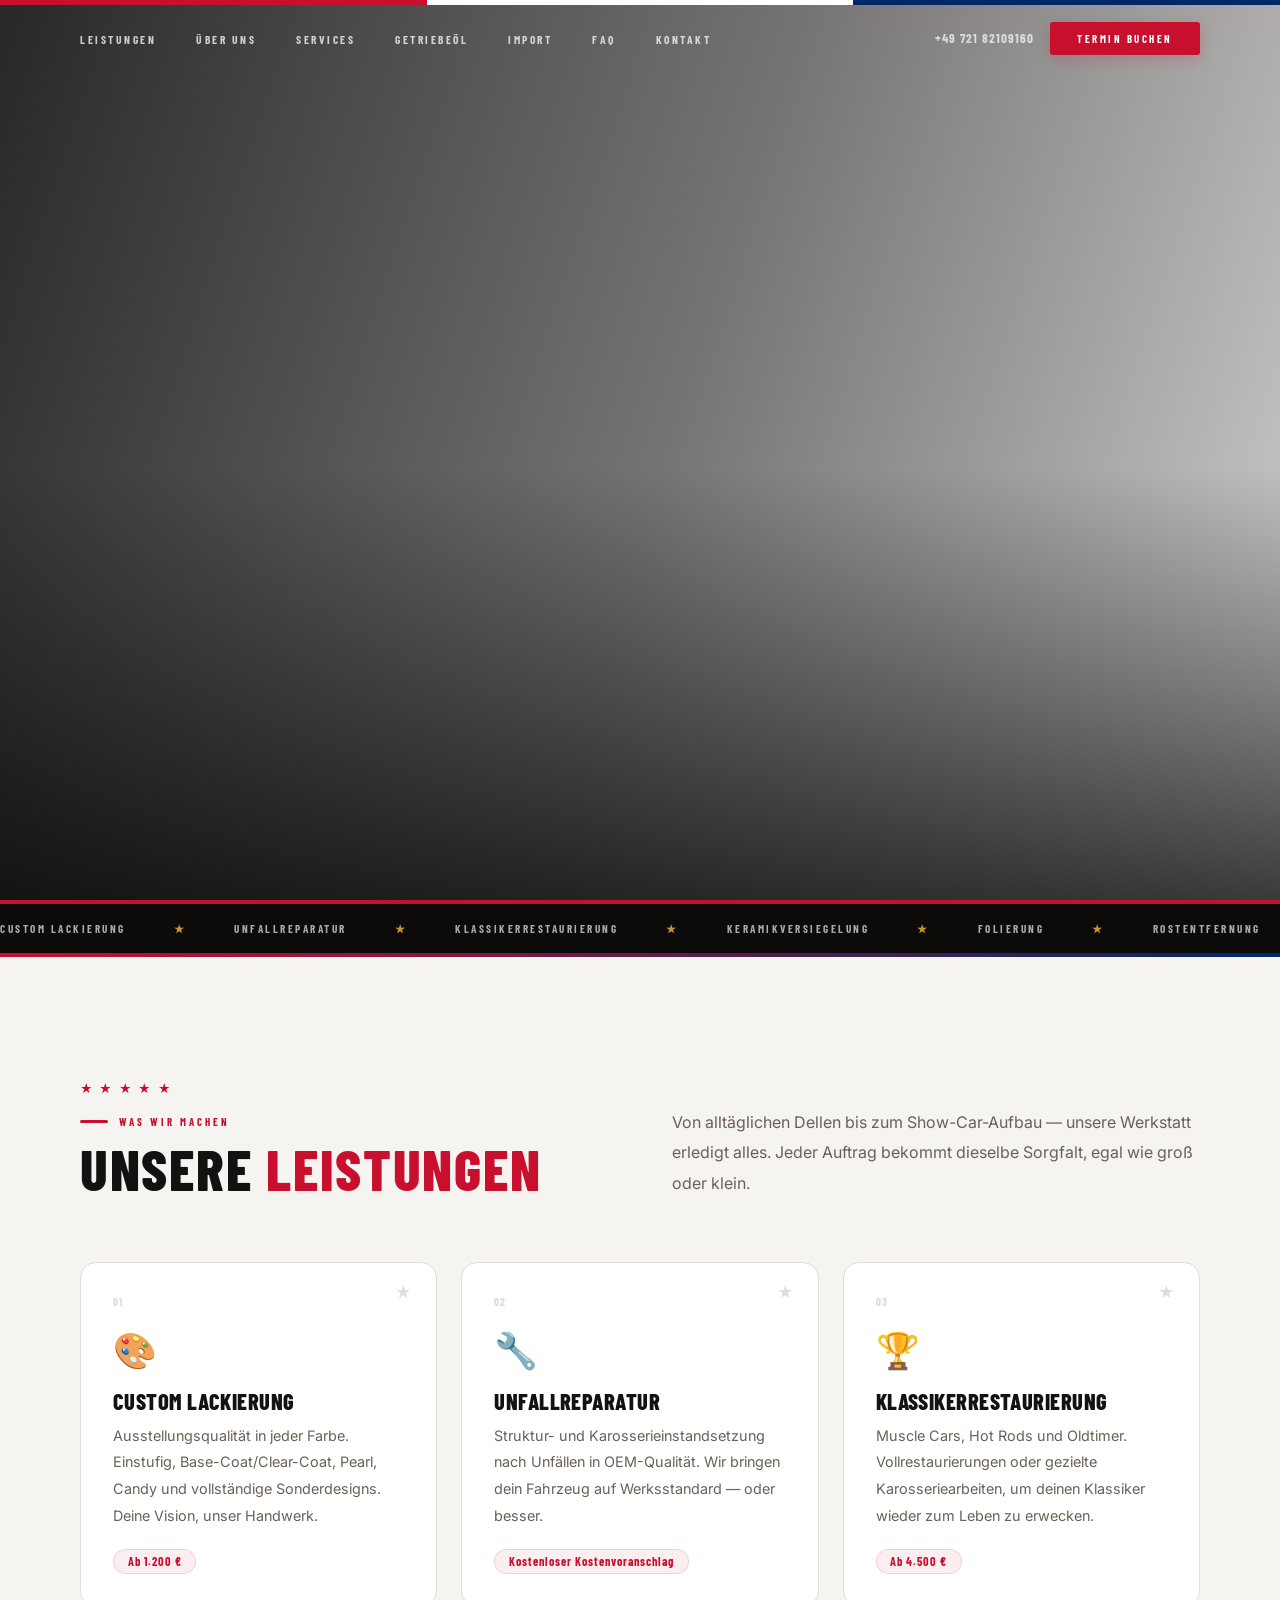
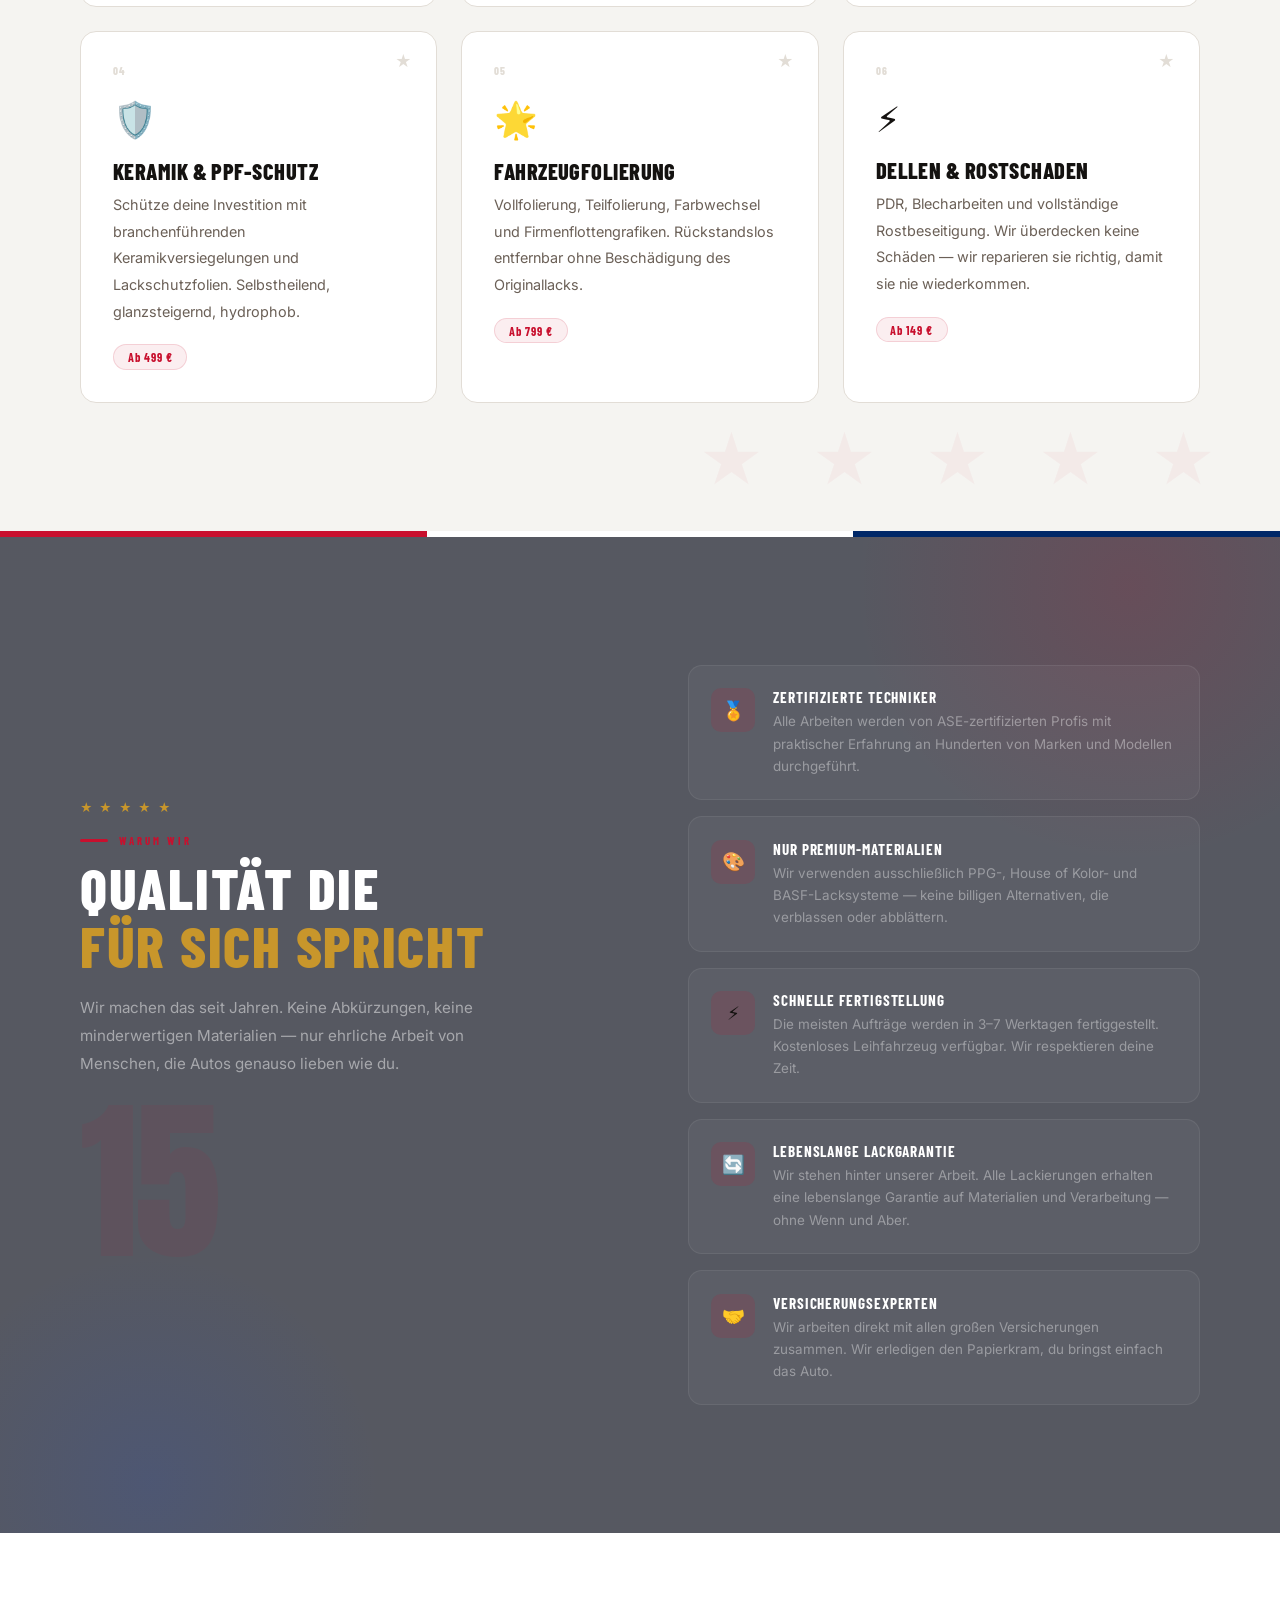
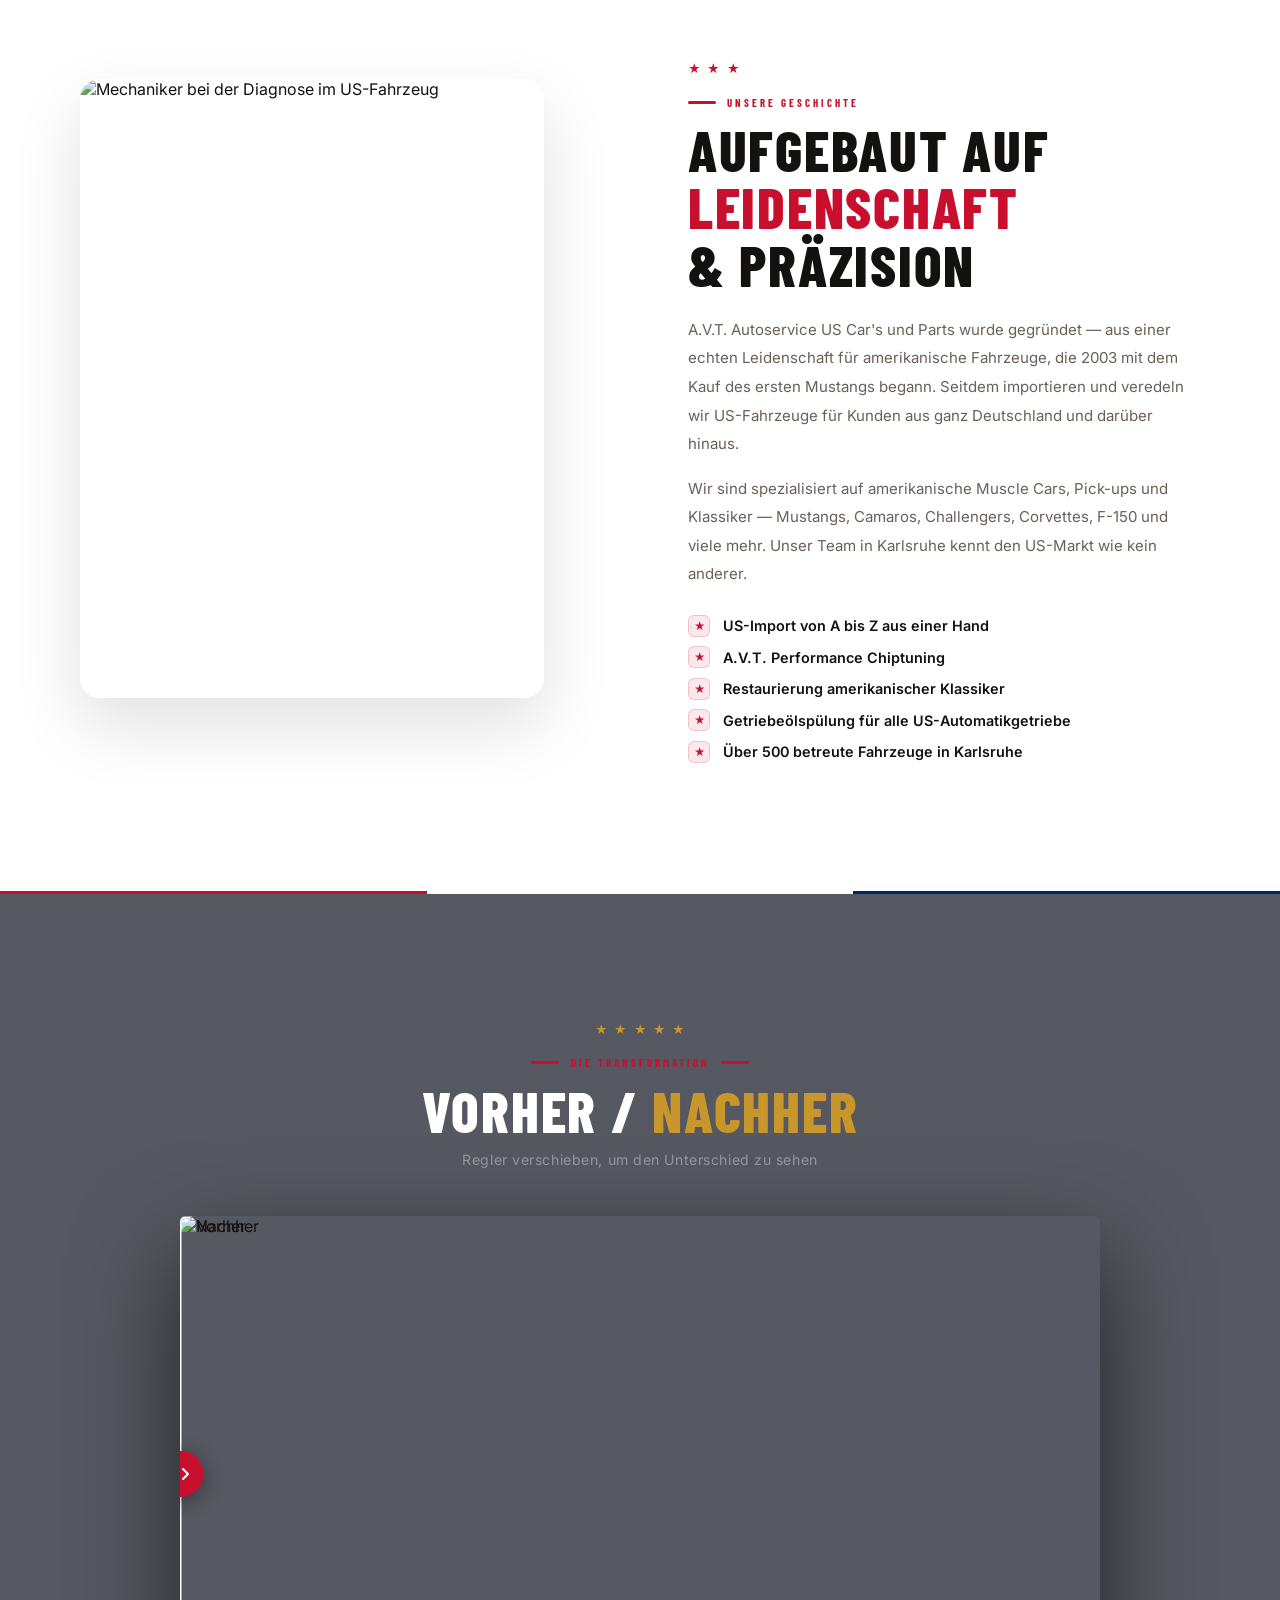
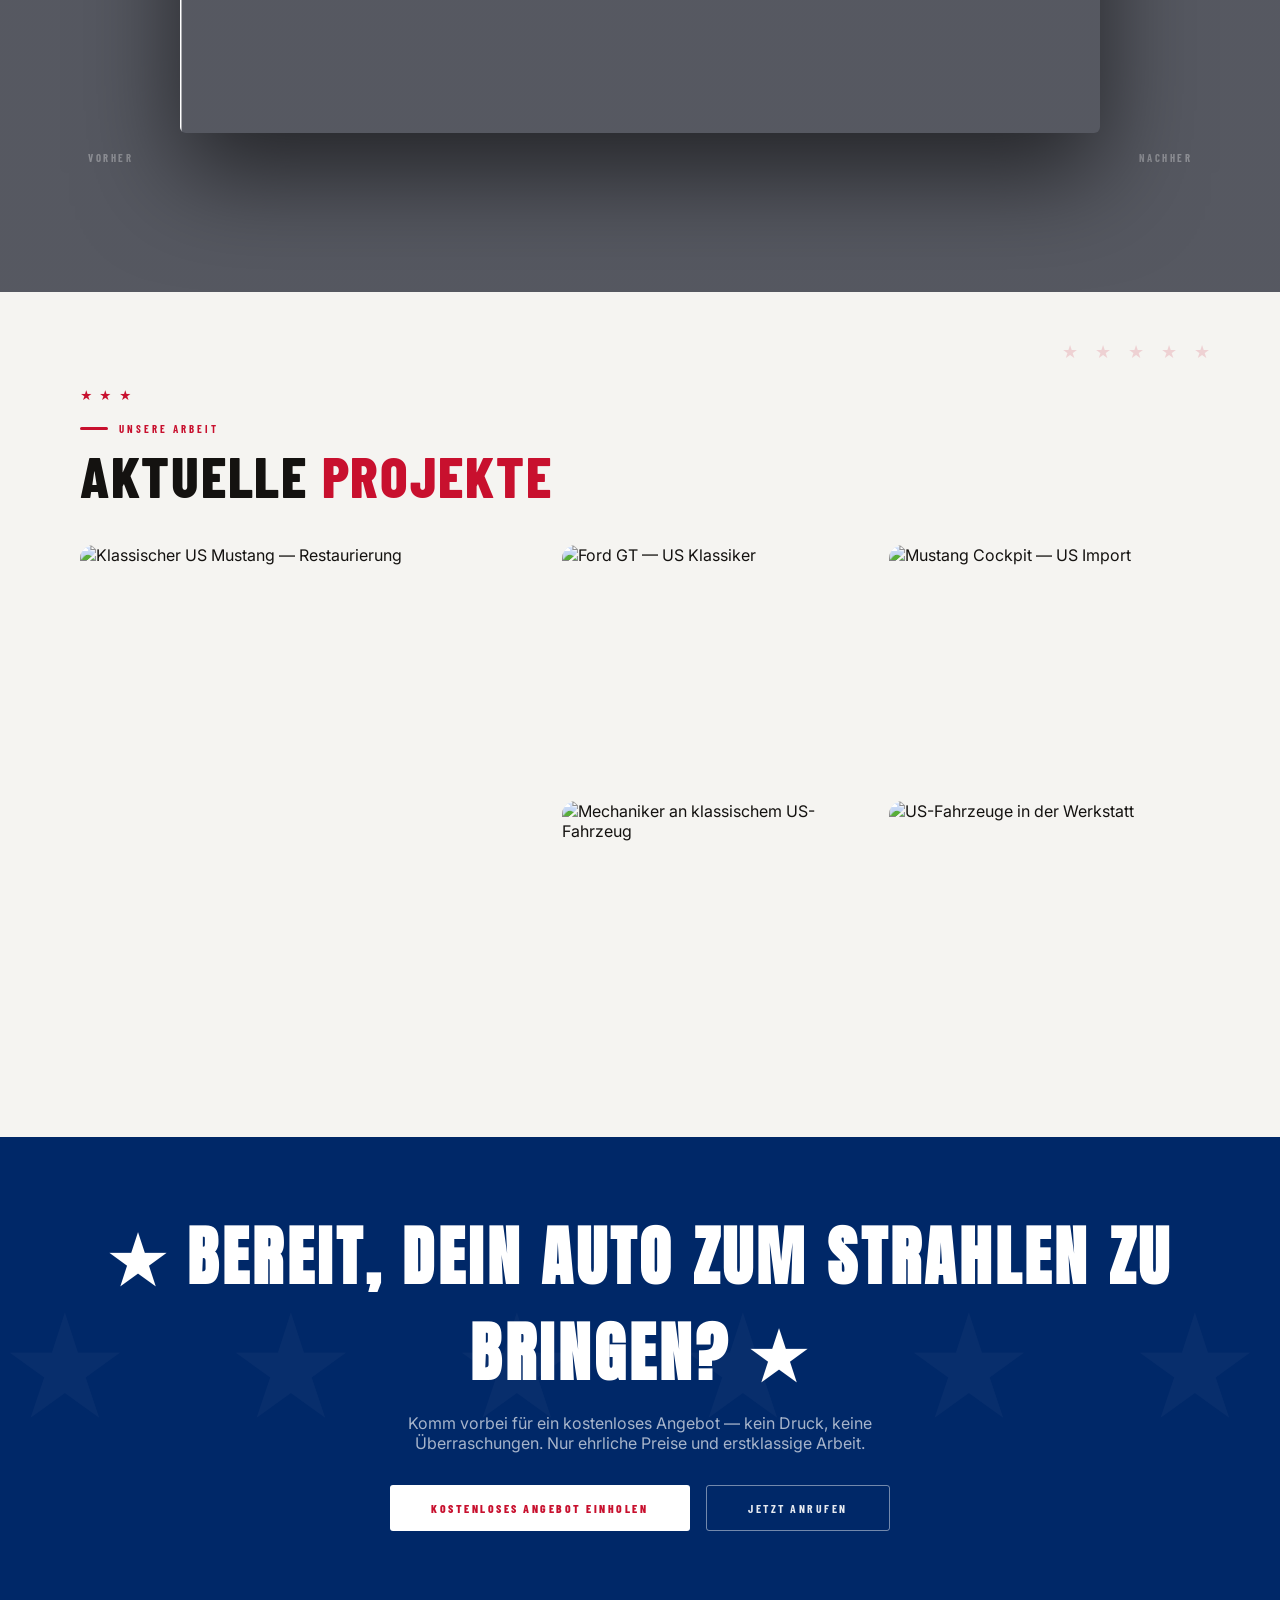
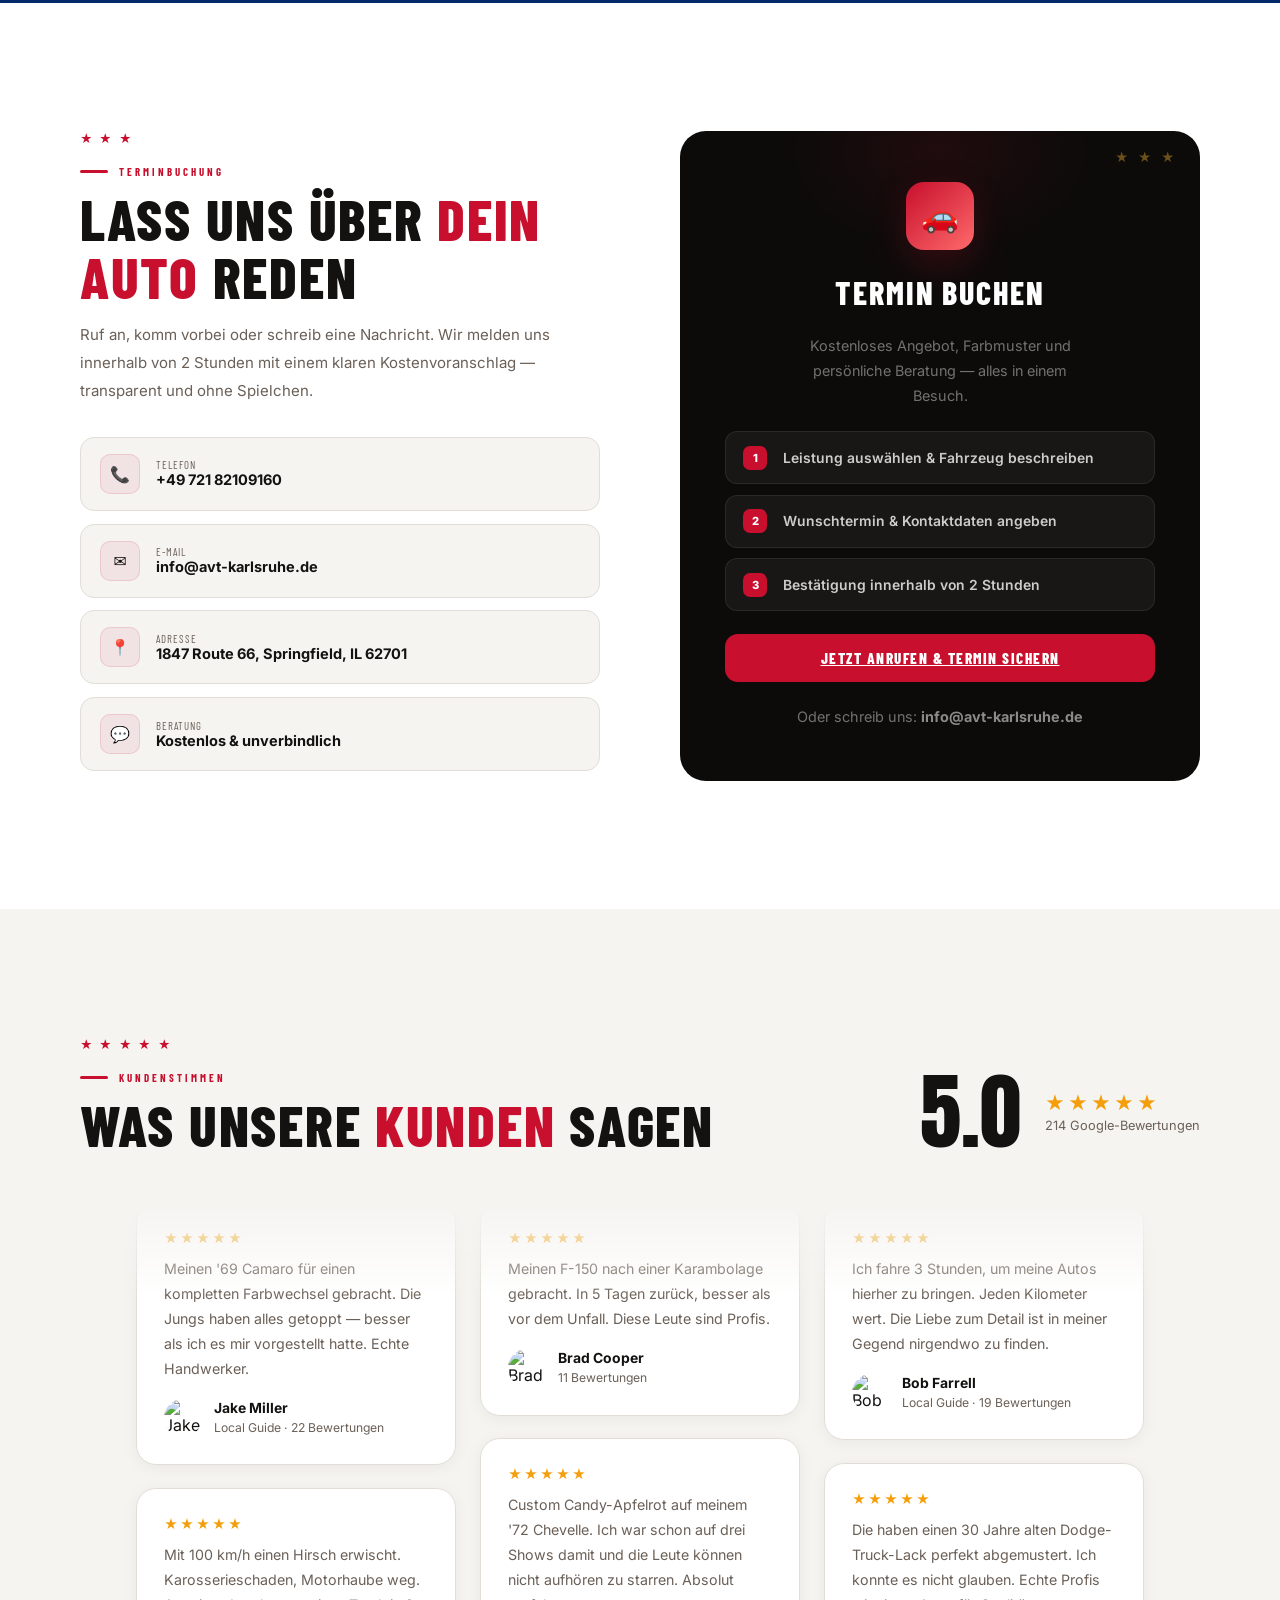
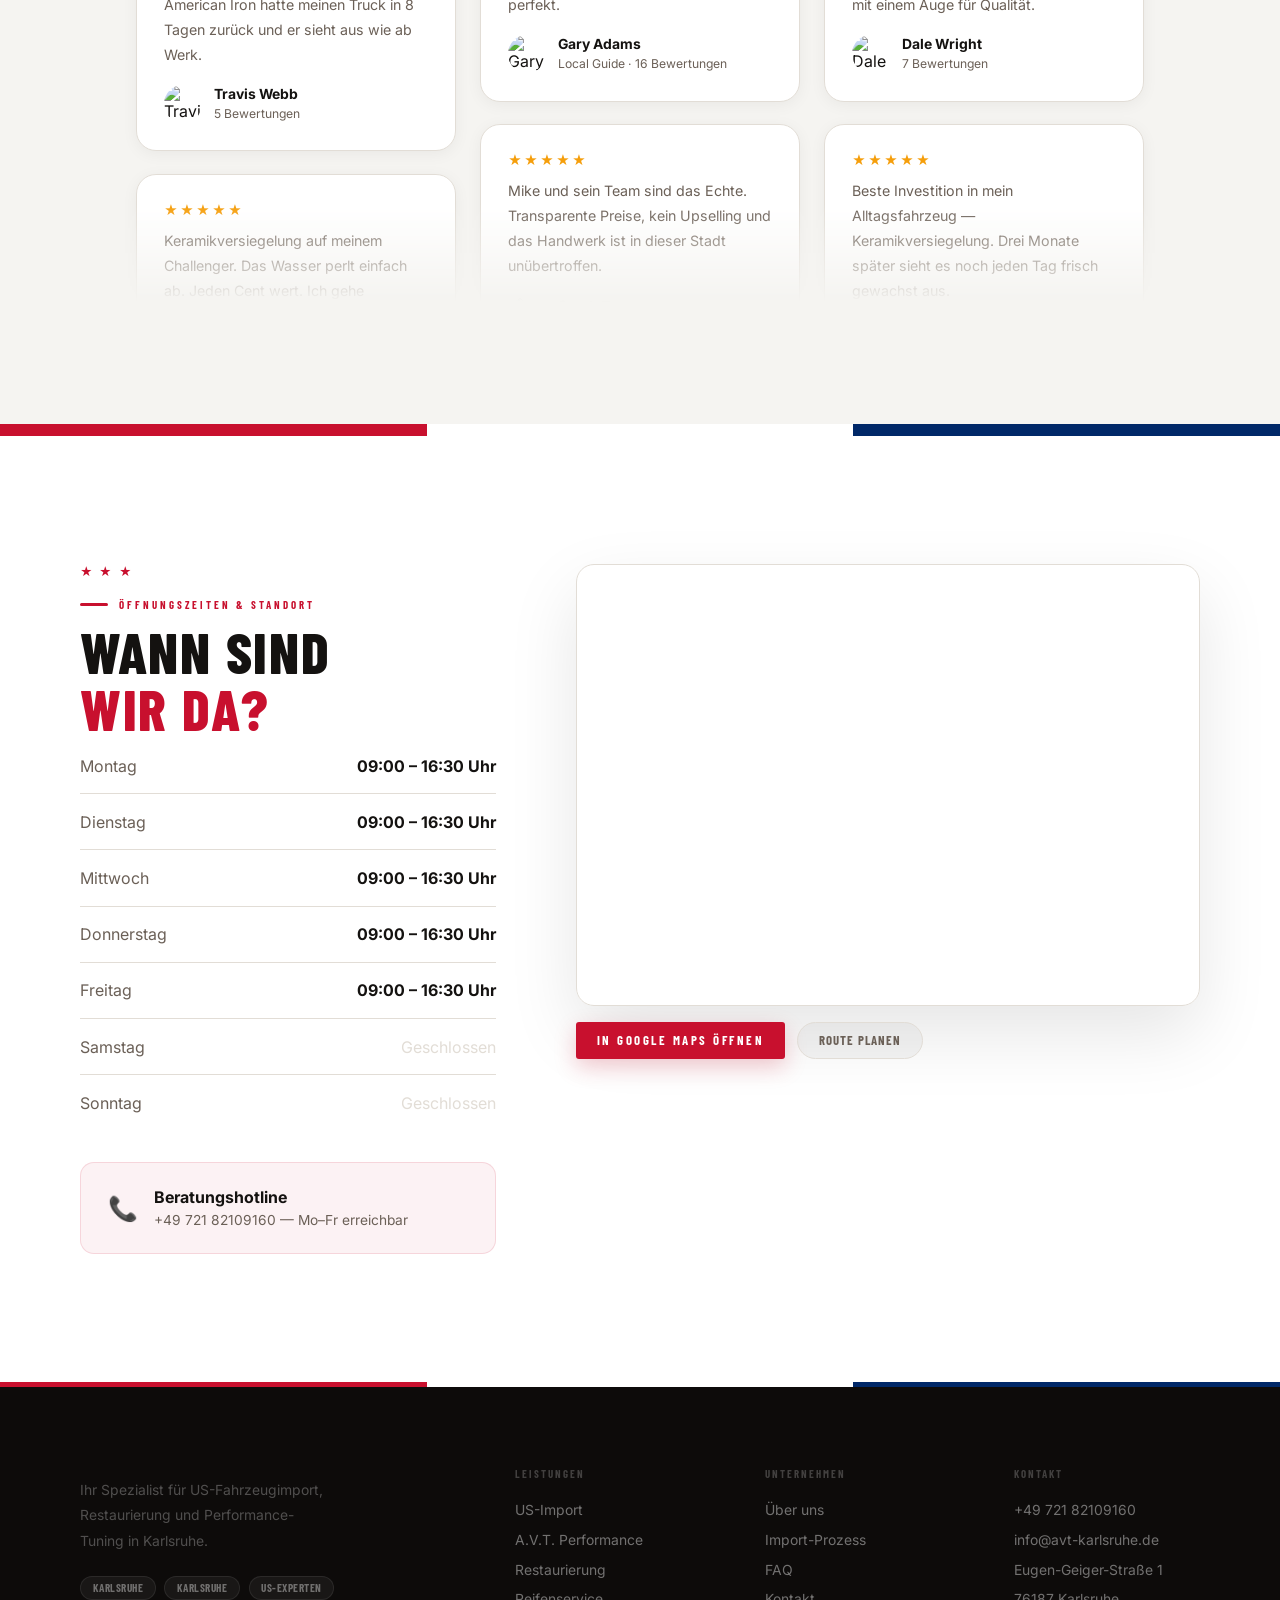
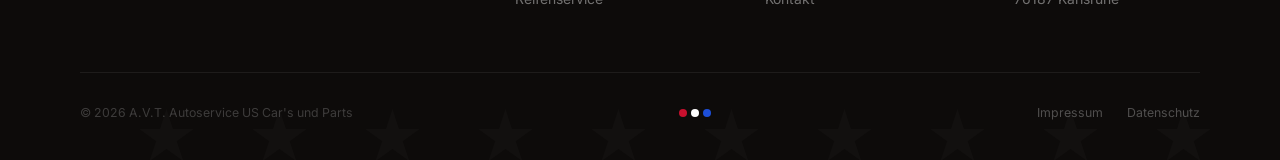
==== index.html @ a97b39c6 "Remove navbar logo from all pages Co-Authored-By: Claude Sonnet 4.6 <noreply@anthropic.com>" ====
<!DOCTYPE html>
<html lang="de">
<head>
  <meta charset="UTF-8" />
  <meta name="viewport" content="width=device-width, initial-scale=1.0" />
  <title>A.V.T. Autoservice US Car's und Parts – US-Fahrzeug Import, Tuning & Restaurierung</title>
  <meta name="description" content="Ihr Spezialist für US-Fahrzeugimport, A.V.T. Performance Tuning und Restaurierung amerikanischer Klassiker in Karlsruhe." />
  <meta name="keywords" content="US Auto Import Deutschland, Mustang importieren, amerikanische Fahrzeuge, A.V.T. Performance, Karlsruhe, US Car Tuning" />
  <meta property="og:title" content="A.V.T. Autoservice US Car's und Parts – US-Fahrzeug Import, Tuning & Restaurierung" />
  <meta property="og:description" content="Ihr Spezialist für US-Fahrzeugimport, A.V.T. Performance Tuning und Restaurierung. In Karlsruhe." />
  <meta property="og:type" content="website" />
  <meta property="og:locale" content="de_DE" />
  <link rel="icon" href="favicon.svg" type="image/svg+xml" />
  <link rel="preconnect" href="https://fonts.googleapis.com" />
  <link rel="preconnect" href="https://fonts.gstatic.com" crossorigin />
  <link href="https://fonts.googleapis.com/css2?family=Anton&family=Barlow+Condensed:wght@400;500;600;700;800;900&family=Inter:wght@300;400;500;600;700&display=swap" rel="stylesheet" />
  <script src="https://cdnjs.cloudflare.com/ajax/libs/gsap/3.12.5/gsap.min.js"></script>
  <script src="https://cdnjs.cloudflare.com/ajax/libs/gsap/3.12.5/ScrollTrigger.min.js"></script>
  <style>
    :root {
      --red:       #C8102E;
      --red-dark:  #a50d26;
      --red-glow:  rgba(200,16,46,.22);
      --blue:      #002868;
      --blue-hero: #1D4FD8;
      --blue-mid:  #1a3d8c;
      --gold:      #C8962B;
      --bg:        #f5f4f1;
      --bg2:       #ffffff;
      --card:      #ffffff;
      --border:    #e2ddd6;
      --text:      #141210;
      --muted:     #6b6057;
      --dark:      #0d0b0a;
      --dark2:     #191614;
    }

    *, *::before, *::after { margin:0; padding:0; box-sizing:border-box; }
    html { scroll-behavior:smooth; height:100%; }
    body { font-family:'Inter',system-ui,sans-serif; background:var(--bg); color:var(--text); overflow-x:hidden; font-size:16px; font-weight:400; }
    h1,h2,h3,h4 { font-family:'Barlow Condensed',sans-serif; letter-spacing:.02em; }
    ::-webkit-scrollbar { width:3px; }
    ::-webkit-scrollbar-thumb { background:var(--red); border-radius:2px; }

    /* ════ NAV ════ */
    nav {
      position:fixed; top:0; left:0; right:0; z-index:200;
      display:flex; align-items:center; justify-content:space-between;
      padding:1.4rem 5rem;
      transition:all .45s cubic-bezier(.4,0,.2,1);
    }
    nav.scrolled {
      padding:.85rem 5rem;
      background:rgba(255,255,255,.97);
      backdrop-filter:blur(20px);
      border-bottom:1px solid var(--border);
      box-shadow:0 4px 24px rgba(0,0,0,.07);
    }
    .logo-img { display:flex; align-items:center; text-decoration:none; flex-shrink:0; }
    .logo-img img { height:38px; width:auto; object-fit:contain; border-radius:4px; display:block; }
    .logo { font-family:'Barlow Condensed',sans-serif; font-size:1.4rem; font-weight:800; color:#fff; text-decoration:none; letter-spacing:.1em; text-transform:uppercase; display:flex; align-items:center; gap:.5rem; transition:color .3s; }
    .logo-star { color:var(--gold); font-size:.95rem; }
    nav.scrolled .logo { color:var(--dark); }
    .nav-links { display:flex; gap:2.5rem; list-style:none; }
    .nav-links a { color:rgba(255,255,255,.75); text-decoration:none; font-size:.72rem; font-weight:700; letter-spacing:2.5px; text-transform:uppercase; transition:color .3s; position:relative; font-family:'Barlow Condensed',sans-serif; }
    .nav-links a::after { content:''; position:absolute; bottom:-4px; left:0; width:0; height:2px; background:var(--red); transition:width .3s; border-radius:2px; }
    .nav-links a:hover { color:#fff; }
    .nav-links a:hover::after { width:100%; }
    nav.scrolled .nav-links a { color:var(--muted); }
    nav.scrolled .nav-links a:hover { color:var(--text); }
    .nav-right { display:flex; align-items:center; gap:1rem; }
    .nav-phone { color:rgba(255,255,255,.7); font-size:.82rem; font-weight:700; text-decoration:none; transition:color .3s; font-family:'Barlow Condensed',sans-serif; letter-spacing:1px; }
    nav.scrolled .nav-phone { color:var(--muted); }
    .nav-phone:hover { color:var(--red) !important; }
    .nav-btn { background:var(--red); color:#fff; border:none; padding:.6rem 1.7rem; border-radius:3px; font-size:.68rem; font-weight:700; cursor:pointer; letter-spacing:2.5px; text-transform:uppercase; text-decoration:none; transition:all .25s; font-family:'Barlow Condensed',sans-serif; box-shadow:0 4px 14px var(--red-glow); }
    .nav-btn:hover { background:var(--red-dark); transform:translateY(-2px); }

    /* ════ HERO — exakt 100 vh ════ */
    .hero {
      height:100vh;
      position:relative;
      display:flex;
      align-items:center;
      overflow:hidden;
    }
    .hero-bg { position:absolute; inset:0; }
    .hero-bg video { width:100%; height:100%; object-fit:cover; display:block; }
    .hero-overlay {
      position:absolute; inset:0;
      background:
        linear-gradient(108deg, rgba(0,0,0,.84) 0%, rgba(0,0,0,.52) 52%, rgba(0,0,0,.15) 100%),
        linear-gradient(to top, rgba(0,0,0,.72) 0%, transparent 48%);
    }
    /* US-Flaggen-Balken oben */
    .hero-flag-bar {
      position:absolute; top:0; left:0; right:0; height:5px; z-index:3;
      background:linear-gradient(90deg, var(--red) 33.33%, #fff 33.33%, #fff 66.66%, var(--blue) 66.66%);
    }

    .hero-inner {
      position:relative; z-index:2;
      width:100%; max-width:1240px; margin:0 auto;
      padding:0 5rem;
      padding-top:72px;        /* nav-Höhe */
      display:flex; flex-direction:column; justify-content:center;
    }
    .hero-eyebrow { display:inline-flex; align-items:center; gap:.7rem; margin-bottom:1rem; opacity:0; }
    .hero-eyebrow-line { width:36px; height:2px; background:var(--red); }
    .hero-eyebrow span { color:rgba(255,255,255,.6); font-size:.72rem; font-weight:700; letter-spacing:3px; text-transform:uppercase; font-family:'Barlow Condensed',sans-serif; }

    .hero-h1 {
      font-family:'Anton',sans-serif;
      font-size:clamp(3.8rem, 8.5vw, 9rem);
      line-height:.93; letter-spacing:.04em;
      text-transform:uppercase; opacity:0;
    }
    .hero-h1 .h1-red   { display:block; color:var(--red); }
    .hero-h1 .h1-white { display:block; color:#ffffff; }
    .hero-h1 .h1-blue  { display:block; color:var(--blue-hero); -webkit-text-stroke:0; }

    .hero-sub { margin-top:1.4rem; font-size:.98rem; color:rgba(255,255,255,.58); line-height:1.8; max-width:460px; opacity:0; }
    .hero-actions { display:flex; gap:1rem; margin-top:1.8rem; opacity:0; flex-wrap:wrap; }

    .btn-red { background:var(--red); color:#fff; border:none; padding:.95rem 2.6rem; border-radius:3px; font-weight:700; font-size:.73rem; letter-spacing:2.5px; text-transform:uppercase; cursor:pointer; text-decoration:none; display:inline-flex; align-items:center; gap:.5rem; transition:all .25s; box-shadow:0 8px 22px var(--red-glow); font-family:'Barlow Condensed',sans-serif; }
    .btn-red:hover { background:var(--red-dark); transform:translateY(-3px); }
    .btn-outline-white { background:transparent; color:rgba(255,255,255,.82); border:1.5px solid rgba(255,255,255,.32); padding:.95rem 2.6rem; border-radius:3px; font-weight:700; font-size:.73rem; letter-spacing:2.5px; text-transform:uppercase; cursor:pointer; text-decoration:none; display:inline-block; transition:all .25s; font-family:'Barlow Condensed',sans-serif; }
    .btn-outline-white:hover { background:rgba(255,255,255,.09); border-color:rgba(255,255,255,.65); color:#fff; transform:translateY(-3px); }

    .hero-stats { display:flex; gap:0; margin-top:2.2rem; opacity:0; }
    .hstat { padding:0 2.2rem; position:relative; }
    .hstat:first-child { padding-left:0; }
    .hstat:not(:last-child)::after { content:''; position:absolute; right:0; top:15%; height:70%; width:1px; background:rgba(255,255,255,.14); }
    .hstat-n { font-family:'Anton',sans-serif; font-size:2.7rem; color:#fff; line-height:1; }
    .hstat-n .r { color:var(--red); }
    .hstat-l { font-size:.65rem; color:rgba(255,255,255,.42); text-transform:uppercase; letter-spacing:2px; margin-top:.3rem; font-family:'Barlow Condensed',sans-serif; font-weight:700; }

    .hero-scroll-ind { position:absolute; bottom:2rem; right:5rem; z-index:3; display:flex; align-items:center; gap:.7rem; color:rgba(255,255,255,.28); font-size:.63rem; letter-spacing:2.5px; text-transform:uppercase; opacity:0; font-family:'Barlow Condensed',sans-serif; }
    .scroll-mouse { width:20px; height:32px; border:1.5px solid rgba(255,255,255,.22); border-radius:12px; display:flex; justify-content:center; padding-top:5px; }
    .scroll-wheel { width:3px; height:6px; background:rgba(255,255,255,.5); border-radius:2px; animation:wheelDown 1.8s ease-in-out infinite; }
    @keyframes wheelDown { 0%{transform:translateY(0);opacity:1} 80%{transform:translateY(9px);opacity:0} 100%{transform:translateY(0);opacity:0} }

    /* ════ FLAG DIVIDER ════ */
    .flag-bar { height:6px; background:linear-gradient(90deg, var(--red) 33.33%, #fff 33.33%, #fff 66.66%, var(--blue) 66.66%); }
    .flag-bar-thin { height:3px; background:linear-gradient(90deg, var(--red) 33.33%, #fff 33.33%, #fff 66.66%, var(--blue) 66.66%); }

    /* ════ TICKER ════ */
    .ticker { background:var(--dark); border-top:4px solid var(--red); padding:1.1rem 0; overflow:hidden; }
    .ticker-track { display:flex; gap:3rem; white-space:nowrap; animation:ticker 26s linear infinite; }
    .ticker-track span { color:rgba(255,255,255,.65); font-size:.7rem; font-weight:700; letter-spacing:2.5px; text-transform:uppercase; font-family:'Barlow Condensed',sans-serif; }
    .ticker-track .tstar { color:var(--gold); }
    @keyframes ticker { from{transform:translateX(0)} to{transform:translateX(-50%)} }

    /* ════ SECTIONS ════ */
    section { padding:8rem 5rem; }
    .container { max-width:1200px; margin:0 auto; }

    .s-eyebrow { display:flex; align-items:center; gap:.7rem; margin-bottom:.75rem; }
    .s-eyebrow-line { width:28px; height:3px; background:var(--red); border-radius:2px; }
    .s-label { color:var(--red); font-size:.68rem; font-weight:700; letter-spacing:3px; text-transform:uppercase; font-family:'Barlow Condensed',sans-serif; }

    .s-title { font-family:'Barlow Condensed',sans-serif; font-size:clamp(2.6rem, 4.5vw, 4.2rem); font-weight:800; line-height:1.0; letter-spacing:.03em; color:var(--text); text-transform:uppercase; }
    .s-title em { color:var(--red); font-style:normal; }
    .s-title-blue em { color:var(--blue-hero); }
    .s-title-white { color:#fff; }
    .s-title-white em { color:var(--gold); }

    /* Sterne-Reihe Dekor */
    .stars-row { display:flex; gap:.4rem; align-items:center; margin-bottom:1.2rem; }
    .stars-row span { color:var(--red); font-size:.75rem; }
    .stars-row-gold span { color:var(--gold); }
    .stars-row-blue span { color:var(--blue-hero); }

    /* ════ SERVICES ════ */
    #leistungen { background:var(--bg); position:relative; overflow:hidden; }
    #leistungen::before { content:''; position:absolute; top:0; left:0; right:0; height:4px; background:linear-gradient(90deg, var(--red), var(--blue)); }
    /* Sterne-Wasserzeichen */
    #leistungen::after { content:'★ ★ ★ ★ ★'; position:absolute; bottom:2rem; right:3rem; font-size:4rem; color:var(--red); opacity:.04; letter-spacing:1rem; pointer-events:none; }

    .services-top { display:grid; grid-template-columns:1fr 1fr; gap:4rem; align-items:end; margin-bottom:4rem; }
    .services-top p { color:var(--muted); line-height:1.9; font-size:1rem; }
    .services-grid { display:grid; grid-template-columns:repeat(3,1fr); gap:1.5rem; }
    .sv-card { background:var(--card); border:1.5px solid var(--border); border-radius:16px; padding:2rem; position:relative; overflow:hidden; transition:transform .35s cubic-bezier(.34,1.4,.64,1), box-shadow .35s, border-color .35s; }
    .sv-card::before { content:''; position:absolute; top:0; left:0; right:0; height:3px; background:var(--red); transform:scaleX(0); transform-origin:left; transition:transform .35s; }
    .sv-card::after { content:'★'; position:absolute; top:1.2rem; right:1.5rem; font-size:1rem; color:var(--border); transition:color .3s; }
    .sv-card:hover { transform:translateY(-7px); box-shadow:0 22px 55px rgba(0,0,0,.1); border-color:rgba(200,16,46,.2); }
    .sv-card:hover::before { transform:scaleX(1); }
    .sv-card:hover::after { color:var(--red); }
    .sv-num { font-size:.68rem; font-weight:800; color:var(--border); letter-spacing:1px; margin-bottom:1.3rem; font-family:'Barlow Condensed',sans-serif; }
    .sv-icon { font-size:2.2rem; margin-bottom:1.1rem; display:block; transition:transform .35s cubic-bezier(.34,1.56,.64,1); }
    .sv-card:hover .sv-icon { transform:scale(1.18) rotate(-5deg); }
    .sv-card h3 { font-size:1.4rem; font-weight:800; margin-bottom:.55rem; line-height:1.1; color:var(--text); text-transform:uppercase; }
    .sv-card p { font-size:.9rem; color:var(--muted); line-height:1.85; }
    .sv-price { display:inline-flex; align-items:center; gap:.4rem; margin-top:1.2rem; background:rgba(200,16,46,.07); color:var(--red); padding:.3rem .85rem; border-radius:50px; font-size:.76rem; font-weight:700; border:1px solid rgba(200,16,46,.14); font-family:'Barlow Condensed',sans-serif; letter-spacing:1px; }
    .sv-arrow { position:absolute; bottom:1.6rem; right:1.6rem; width:30px; height:30px; background:var(--red); border-radius:50%; display:flex; align-items:center; justify-content:center; color:#fff; font-size:.75rem; opacity:0; transform:scale(.6); transition:all .3s; }
    .sv-card:hover .sv-arrow { opacity:1; transform:scale(1); }

    /* ════ WHY US — dunkel mit Sternen ════ */
    #warum-wir { background:
      linear-gradient(rgba(0,5,20,.65),rgba(0,5,20,.65)),
      url('us-flag.svg') center/cover no-repeat;
      padding:8rem 5rem; position:relative; overflow:hidden; }
    /* Stern-Hintergrund */
    .warum-stars-bg {
      position:absolute; inset:0; pointer-events:none; overflow:hidden;
      display:flex; flex-wrap:wrap; align-content:space-around;
      justify-content:space-around; padding:2.5rem 3rem;
      font-size:1.6rem; color:rgba(255,255,255,.18); line-height:1;
    }
    #warum-wir::before { content:''; position:absolute; top:-250px; right:-150px; width:600px; height:600px; background:radial-gradient(circle, rgba(200,16,46,.15) 0%, transparent 65%); pointer-events:none; }
    #warum-wir::after { content:''; position:absolute; bottom:-200px; left:-100px; width:500px; height:500px; background:radial-gradient(circle, rgba(29,79,216,.15) 0%, transparent 65%); pointer-events:none; }

    .why-grid { display:grid; grid-template-columns:1fr 1fr; gap:6rem; align-items:center; position:relative; z-index:1; }
    .why-left p { color:rgba(255,255,255,.48); line-height:1.85; font-size:.95rem; margin-top:1.2rem; max-width:420px; }
    .why-big-num { font-family:'Anton',sans-serif; font-size:11rem; color:var(--red); line-height:1; letter-spacing:-4px; margin-top:1rem; opacity:.07; }
    .why-items { display:flex; flex-direction:column; gap:1rem; }
    .v-item { background:rgba(255,255,255,.04); border:1px solid rgba(255,255,255,.07); border-radius:14px; padding:1.4rem; display:flex; gap:1.1rem; align-items:flex-start; transition:background .3s, border-color .3s, transform .3s; }
    .v-item:hover { background:rgba(255,255,255,.07); border-color:rgba(200,16,46,.35); transform:translateX(6px); }
    .v-icon { width:44px; height:44px; background:rgba(200,16,46,.14); border-radius:10px; display:flex; align-items:center; justify-content:center; font-size:1.15rem; flex-shrink:0; }
    .v-item h4 { font-size:.95rem; font-weight:700; color:#fff; margin-bottom:.25rem; font-family:'Barlow Condensed',sans-serif; letter-spacing:.06em; text-transform:uppercase; }
    .v-item p { font-size:.84rem; color:rgba(255,255,255,.38); line-height:1.65; }

    /* ════ ÜBER UNS ════ */
    #ueber-uns { background:var(--bg2); position:relative; overflow:hidden; }
    /* Flaggen-Streifen rechts */
    #ueber-uns::after { display:none; }
    .about-grid { display:grid; grid-template-columns:1fr 1fr; gap:6rem; align-items:center; }
    .about-imgs { position:relative; padding-bottom:3rem; padding-right:3rem; }
    .about-img1 { width:85%; aspect-ratio:3/4; object-fit:cover; border-radius:20px; display:block; box-shadow:0 28px 70px rgba(0,0,0,.12); }
    .about-img2 { position:absolute; bottom:0; right:0; width:58%; aspect-ratio:1; object-fit:cover; border-radius:16px; border:6px solid var(--bg2); box-shadow:0 18px 45px rgba(0,0,0,.12); }
    .about-badge-float { position:absolute; top:2.5rem; left:-1.5rem; background:var(--red); color:#fff; padding:1rem 1.3rem; border-radius:16px; text-align:center; box-shadow:0 16px 36px var(--red-glow); animation:floatY 3.5s ease-in-out infinite; }
    .about-badge-float strong { display:block; font-family:'Anton',sans-serif; font-size:2rem; line-height:1; }
    .about-badge-float span { font-size:.7rem; font-weight:700; opacity:.9; font-family:'Barlow Condensed',sans-serif; letter-spacing:1px; text-transform:uppercase; }
    @keyframes floatY { 0%,100%{transform:translateY(0)} 50%{transform:translateY(-8px)} }
    .about-text .s-title { margin-bottom:1.4rem; }
    .about-text p { color:var(--muted); line-height:1.9; font-size:.94rem; margin-bottom:1rem; }
    .about-checks { display:flex; flex-direction:column; gap:.6rem; margin-top:1.6rem; }
    .about-check { display:flex; align-items:center; gap:.8rem; font-size:.9rem; font-weight:600; color:var(--text); }
    .check-icon { width:22px; height:22px; background:rgba(200,16,46,.09); color:var(--red); border-radius:6px; display:flex; align-items:center; justify-content:center; font-size:.68rem; font-weight:900; flex-shrink:0; border:1px solid rgba(200,16,46,.18); }

    /* ════ VORHER / NACHHER ════ */
    #vergleich { background:linear-gradient(rgba(0,5,20,.65),rgba(0,5,20,.65)),url('us-flag.svg') center/cover no-repeat; position:relative; overflow:hidden; }
    .ic-wrap { position:relative; width:100%; max-width:920px; margin:0 auto; user-select:none; border-radius:6px; overflow:hidden; box-shadow:0 40px 100px rgba(0,0,0,.6); cursor:ew-resize; aspect-ratio:16/9; }
    .ic-before { display:block; width:100%; height:100%; object-fit:cover; }
    .ic-after-wrap { position:absolute; inset:0; overflow:hidden; }
    .ic-after-wrap img { display:block; width:100%; height:100%; object-fit:cover; }
    .ic-handle { position:absolute; top:0; bottom:0; width:3px; background:#fff; display:flex; align-items:center; justify-content:center; transform:translateX(-50%); }
    .ic-btn { width:46px; height:46px; border-radius:50%; background:var(--red); display:flex; align-items:center; justify-content:center; box-shadow:0 4px 20px rgba(0,0,0,.4); transition:transform .15s; flex-shrink:0; }
    .ic-wrap.dragging .ic-btn { transform:scale(1.15); }
    .ic-labels { display:flex; justify-content:space-between; margin-top:1.1rem; padding:0 .5rem; }
    .ic-label { font-size:.67rem; letter-spacing:2.5px; text-transform:uppercase; color:rgba(255,255,255,.33); font-weight:700; font-family:'Barlow Condensed',sans-serif; }

    /* ════ GALERIE ════ */
    #galerie { background:var(--bg); padding:6rem 5rem; position:relative; overflow:hidden; }
    #galerie::before { content:'★  ★  ★  ★  ★'; position:absolute; top:3rem; right:4rem; font-size:1.1rem; color:var(--red); opacity:.15; letter-spacing:.4rem; pointer-events:none; font-family:'Barlow Condensed',sans-serif; }
    .gallery-head { display:flex; justify-content:space-between; align-items:flex-end; margin-bottom:2.5rem; }
    .gallery-grid { display:grid; grid-template-columns:1.5fr 1fr 1fr; grid-template-rows:240px 240px; gap:1rem; }
    .g-img { border-radius:14px; overflow:hidden; position:relative; }
    .g-img img { width:100%; height:100%; object-fit:cover; display:block; transition:transform .6s cubic-bezier(.4,0,.2,1); }
    .g-img::after { content:''; position:absolute; inset:0; background:rgba(200,16,46,.12); opacity:0; transition:opacity .4s; }
    .g-img:hover img { transform:scale(1.07); }
    .g-img:hover::after { opacity:1; }
    .g-img.span2 { grid-row:span 2; }
    .g-img.span2 img { height:100%; }

    /* ════ CTA BANNER ════ */
    .cta-banner { background:var(--blue); padding:4.5rem 5rem; text-align:center; position:relative; overflow:hidden; }
    .cta-banner::before { content:'★ ★ ★ ★ ★ ★ ★ ★ ★ ★ ★ ★'; position:absolute; top:50%; left:0; right:0; transform:translateY(-50%); font-size:8rem; color:rgba(255,255,255,.03); letter-spacing:2rem; pointer-events:none; white-space:nowrap; }
    .cta-banner h2 { font-family:'Anton',sans-serif; font-size:clamp(2.2rem,5vw,4.2rem); color:#fff; letter-spacing:.06em; text-transform:uppercase; position:relative; }
    .cta-banner p { color:rgba(255,255,255,.65); margin-top:.75rem; font-size:1rem; max-width:520px; margin-left:auto; margin-right:auto; position:relative; }
    .cta-banner .cta-btns { display:flex; gap:1rem; justify-content:center; flex-wrap:wrap; margin-top:2rem; position:relative; }
    .btn-white { background:#fff; color:var(--red); border:none; padding:.95rem 2.6rem; border-radius:3px; font-weight:800; font-size:.73rem; letter-spacing:2.5px; text-transform:uppercase; cursor:pointer; text-decoration:none; display:inline-flex; align-items:center; gap:.5rem; transition:all .25s; font-family:'Barlow Condensed',sans-serif; }
    .btn-white:hover { background:#f0f0f0; transform:translateY(-3px); box-shadow:0 10px 28px rgba(0,0,0,.2); }
    .btn-outline-light { background:transparent; color:rgba(255,255,255,.9); border:1.5px solid rgba(255,255,255,.45); padding:.95rem 2.6rem; border-radius:3px; font-weight:700; font-size:.73rem; letter-spacing:2.5px; text-transform:uppercase; cursor:pointer; text-decoration:none; display:inline-block; transition:all .25s; font-family:'Barlow Condensed',sans-serif; }
    .btn-outline-light:hover { background:rgba(255,255,255,.1); border-color:#fff; color:#fff; transform:translateY(-3px); }

    /* ════ TERMIN ════ */
    #termin { background:var(--bg2); }
    .booking-grid { display:grid; grid-template-columns:1fr 1fr; gap:5rem; align-items:start; }
    .booking-left p { color:var(--muted); line-height:1.85; margin-top:1rem; margin-bottom:2rem; font-size:.94rem; }
    .c-items { display:flex; flex-direction:column; gap:.8rem; }
    .c-item { display:flex; align-items:center; gap:1rem; background:var(--bg); border:1.5px solid var(--border); border-radius:14px; padding:1rem 1.2rem; transition:border-color .25s, transform .25s; }
    .c-item:hover { border-color:rgba(200,16,46,.3); transform:translateX(5px); }
    .c-ico { width:40px; height:40px; background:rgba(200,16,46,.07); border-radius:10px; display:flex; align-items:center; justify-content:center; font-size:1rem; flex-shrink:0; border:1px solid rgba(200,16,46,.13); }
    .c-lbl { font-size:.68rem; color:var(--muted); font-family:'Barlow Condensed',sans-serif; letter-spacing:1px; text-transform:uppercase; }
    .c-val { font-size:.91rem; font-weight:700; color:var(--text); }
    .booking-widget-box { background:var(--dark); border-radius:26px; padding:3.2rem 2.8rem; display:flex; flex-direction:column; align-items:center; text-align:center; gap:1.4rem; position:relative; overflow:hidden; }
    .bwb-glow { position:absolute; top:-80px; left:50%; transform:translateX(-50%); width:300px; height:200px; background:radial-gradient(ellipse, rgba(200,16,46,.1), transparent 70%); pointer-events:none; }
    /* Sterne-Ecken */
    .bwb-stars { position:absolute; top:1.2rem; right:1.4rem; color:var(--gold); font-size:.8rem; letter-spacing:.2rem; opacity:.5; }
    .bwb-icon { width:68px; height:68px; background:linear-gradient(135deg, var(--red), #ff6b6b); border-radius:18px; display:flex; align-items:center; justify-content:center; font-size:1.9rem; box-shadow:0 14px 36px var(--red-glow); }
    .booking-widget-box h3 { font-size:2rem; font-weight:800; letter-spacing:.06em; color:#fff; font-family:'Barlow Condensed',sans-serif; text-transform:uppercase; }
    .booking-widget-box > p { color:rgba(255,255,255,.42); line-height:1.75; font-size:.9rem; max-width:300px; }
    .bw-steps { display:flex; flex-direction:column; gap:.65rem; width:100%; }
    .bw-step { display:flex; align-items:center; gap:1rem; background:rgba(255,255,255,.05); border:1px solid rgba(255,255,255,.08); border-radius:12px; padding:.85rem 1.1rem; font-size:.87rem; font-weight:600; text-align:left; color:rgba(255,255,255,.78); transition:border-color .2s; }
    .bw-step:hover { border-color:rgba(200,16,46,.3); }
    .bw-step span { width:24px; height:24px; background:var(--red); color:#fff; border-radius:7px; display:flex; align-items:center; justify-content:center; font-size:.7rem; font-weight:800; flex-shrink:0; }
    .bw-btn { width:100%; background:var(--red); color:#fff; border:none; padding:.95rem; border-radius:13px; font-size:.95rem; font-weight:800; cursor:pointer; letter-spacing:1.5px; text-transform:uppercase; transition:all .25s; font-family:'Barlow Condensed',sans-serif; position:relative; overflow:hidden; }
    .bw-btn::after { content:''; position:absolute; inset:0; background:linear-gradient(90deg,transparent,rgba(255,255,255,.1),transparent); transform:translateX(-100%); transition:transform .5s; }
    .bw-btn:hover { background:var(--red-dark); transform:translateY(-2px); box-shadow:0 10px 28px var(--red-glow); }
    .bw-btn:hover::after { transform:translateX(100%); }
    .bw-hint { color:rgba(255,255,255,.28); font-size:.76rem; }
    .bw-hint strong { color:rgba(255,255,255,.52); }

    /* ════ BEWERTUNGEN ════ */
    #bewertungen { background:var(--bg); padding:8rem 5rem; position:relative; overflow:hidden; }
    /* US-Flagge-Streifen als Hintergrund */
    #bewertungen::before { content:''; position:absolute; bottom:0; left:0; right:0; height:6px; background:linear-gradient(90deg, var(--red) 33.33%, #fff 33.33%, #fff 66.66%, var(--blue) 66.66%); }
    .rev-head { margin-bottom:3rem; display:flex; justify-content:space-between; align-items:flex-end; flex-wrap:wrap; gap:2rem; }
    .rev-score { display:flex; align-items:center; gap:1.5rem; }
    .rev-big { font-family:'Anton',sans-serif; font-size:5.2rem; line-height:1; color:var(--text); }
    .rev-stars { color:#f59e0b; font-size:1.2rem; letter-spacing:3px; }
    .rev-count { font-size:.8rem; color:var(--muted); margin-top:.2rem; }
    .testi-cols-wrap { display:flex; gap:1.5rem; justify-content:center; max-height:700px; overflow:hidden; -webkit-mask-image:linear-gradient(to bottom, transparent, black 14%, black 86%, transparent); mask-image:linear-gradient(to bottom, transparent, black 14%, black 86%, transparent); }
    .testi-col { display:flex; flex-direction:column; gap:1.4rem; flex-shrink:0; width:320px; }
    .testi-col-inner { display:flex; flex-direction:column; gap:1.4rem; animation:scrollUp var(--dur,15s) linear infinite; }
    @keyframes scrollUp { from{transform:translateY(0)} to{transform:translateY(-50%)} }
    .t-card { background:var(--card); border:1.5px solid var(--border); border-radius:20px; padding:1.7rem; flex-shrink:0; box-shadow:0 3px 16px rgba(0,0,0,.05); transition:border-color .3s, box-shadow .3s; }
    .t-card:hover { border-color:rgba(200,16,46,.22); box-shadow:0 8px 28px rgba(0,0,0,.08); }
    .t-stars { color:#f59e0b; font-size:.83rem; letter-spacing:2px; margin-bottom:.7rem; }
    .t-card-text { color:var(--muted); font-size:.89rem; line-height:1.75; }
    .t-card-person { display:flex; align-items:center; gap:.75rem; margin-top:1.1rem; }
    .t-card-person img { width:38px; height:38px; border-radius:50%; object-fit:cover; }
    .t-card-person strong { display:block; font-size:.87rem; font-weight:700; color:var(--text); }
    .t-card-person span { font-size:.76rem; color:var(--muted); }
    @media(max-width:1024px){.testi-col:nth-child(3){display:none;}}
    @media(max-width:640px){.testi-col:nth-child(2){display:none;}#bewertungen{padding:4rem 1.5rem;}}

    /* ════ STANDORT ════ */
    #standort { background:var(--bg2); padding:8rem 5rem; }
    .standort-grid { display:grid; grid-template-columns:1fr 1.5fr; gap:5rem; align-items:start; }
    table.hours { width:100%; border-collapse:collapse; }
    table.hours tr { border-bottom:1px solid var(--border); }
    table.hours tr:last-child { border:none; }
    table.hours td { padding:1.1rem 0; font-size:1rem; color:var(--muted); }
    table.hours td:last-child { text-align:right; font-weight:700; color:var(--text); }
    table.hours tr.today td { color:var(--red) !important; font-weight:700; }
    table.hours tr.today td:first-child::after { content:' ◀ heute'; font-size:.68rem; font-weight:600; opacity:.7; }
    .closed-d { color:var(--border) !important; font-weight:400 !important; }
    .hotline-card { margin-top:2rem; background:rgba(200,16,46,.05); border:1px solid rgba(200,16,46,.13); border-radius:14px; padding:1.5rem 1.7rem; display:flex; align-items:center; gap:1rem; }
    .hotline-card .hico { font-size:1.5rem; }
    .hotline-card strong { display:block; color:var(--text); font-size:1rem; margin-bottom:.12rem; }
    .hotline-card span { color:var(--muted); font-size:.86rem; }
    .map-wrap { border-radius:18px; overflow:hidden; box-shadow:0 28px 70px rgba(0,0,0,.1); border:1.5px solid var(--border); }
    .map-wrap iframe { display:block; width:100%; height:440px; border:none; }
    .map-btns { display:flex; gap:.75rem; margin-top:1rem; flex-wrap:wrap; }
    .map-btns a { font-size:.8rem; padding:.6rem 1.3rem; }
    .btn-outline-dark { background:rgba(0,0,0,.04); color:var(--muted); border:1.5px solid var(--border); padding:.6rem 1.3rem; border-radius:50px; font-size:.8rem; font-weight:700; text-decoration:none; display:inline-block; transition:all .2s; font-family:'Barlow Condensed',sans-serif; text-transform:uppercase; letter-spacing:1px; }
    .btn-outline-dark:hover { background:var(--dark); color:#fff; border-color:var(--dark); transform:translateY(-2px); }

    /* ════ FOOTER ════ */
    footer { background:var(--dark); padding:5rem 5rem 2.5rem; position:relative; overflow:hidden; }
    footer::before { content:'★ ★ ★ ★ ★ ★ ★ ★ ★ ★'; position:absolute; bottom:-1rem; right:3rem; font-size:4rem; color:rgba(255,255,255,.025); letter-spacing:1rem; pointer-events:none; }
    .footer-flag-top { height:5px; background:linear-gradient(90deg, var(--red) 33.33%, #fff 33.33%, #fff 66.66%, var(--blue) 66.66%); margin-bottom:0; }
    .footer-top { display:grid; grid-template-columns:2fr 1fr 1fr 1fr; gap:4rem; margin-bottom:4rem; }
    .f-brand .logo { color:#fff; font-size:1.25rem; }
    .f-brand p { color:rgba(255,255,255,.28); font-size:.87rem; line-height:1.8; margin-top:.7rem; max-width:255px; }
    .f-brand-badges { display:flex; gap:.55rem; margin-top:1.4rem; flex-wrap:wrap; }
    .f-badge { background:rgba(255,255,255,.05); border:1px solid rgba(255,255,255,.08); color:rgba(255,255,255,.38); font-size:.7rem; font-weight:700; padding:.28rem .72rem; border-radius:50px; letter-spacing:.5px; font-family:'Barlow Condensed',sans-serif; text-transform:uppercase; }
    .f-col h4 { font-family:'Barlow Condensed',sans-serif; font-size:.68rem; font-weight:700; letter-spacing:2px; text-transform:uppercase; margin-bottom:1.2rem; color:rgba(255,255,255,.22); }
    .f-col ul { list-style:none; display:flex; flex-direction:column; gap:.6rem; }
    .f-col a { color:rgba(255,255,255,.42); text-decoration:none; font-size:.87rem; transition:color .2s; }
    .f-col a:hover { color:#fff; }
    .footer-bottom { border-top:1px solid rgba(255,255,255,.07); padding-top:2rem; display:flex; justify-content:space-between; align-items:center; font-size:.77rem; color:rgba(255,255,255,.2); flex-wrap:wrap; gap:1rem; }
    .footer-bottom a { color:rgba(255,255,255,.28); text-decoration:none; }
    .footer-bottom a:hover { color:rgba(255,255,255,.7); }
    .footer-flag { display:flex; gap:.25rem; }
    .flag-dot { width:8px; height:8px; border-radius:50%; }

    /* ════ TOAST ════ */
    .toast { position:fixed; bottom:2.5rem; right:2.5rem; z-index:9999; background:var(--red); color:#fff; padding:1rem 1.7rem; border-radius:14px; font-weight:700; font-size:.9rem; transform:translateY(80px) scale(.95); opacity:0; transition:all .4s cubic-bezier(.34,1.56,.64,1); pointer-events:none; box-shadow:0 12px 28px var(--red-glow); }
    .toast.show { transform:translateY(0) scale(1); opacity:1; }

    /* ════ RESPONSIVE ════ */
    @media(max-width:1024px){
      section{padding:5rem 2.5rem;}
      #galerie,#standort,footer{padding-left:2.5rem;padding-right:2.5rem;}
      nav,nav.scrolled{padding-left:2rem;padding-right:2rem;}
      .hero-inner{padding:0 2.5rem;padding-top:68px;}
      .hero-scroll-ind{right:2.5rem;}
      .services-top{grid-template-columns:1fr;gap:1.5rem;}
      .services-grid{grid-template-columns:repeat(2,1fr);}
      .about-grid,.booking-grid,.standort-grid,.why-grid{grid-template-columns:1fr;gap:3rem;}
      .footer-top{grid-template-columns:1fr 1fr;gap:2.5rem;}
      .gallery-grid{grid-template-columns:1fr 1fr;grid-template-rows:auto;}
      .g-img.span2{grid-row:span 1;}
      .g-img img,.g-img.span2 img{height:220px;}
      .cta-banner{padding:3.5rem 2.5rem;}
    }
    @media(max-width:900px){
      nav{padding:.9rem 1.5rem;}
      .nav-links,.nav-right{display:none !important;}
      .hamburger{display:flex !important;flex-direction:column;}
      .hero{height:75vh;min-height:500px;}
      .hero-inner{padding:0 1.5rem;padding-top:64px;}
      .hero-h1{font-size:clamp(3rem,12vw,5rem);}
      .hero-sub{font-size:.88rem;}
      .hero-scroll-ind{display:none;}
      section{padding:4rem 1.5rem;}
      #galerie{padding:4rem 1.5rem;}
      #warum-wir{padding:5rem 1.5rem;}
      footer{padding:3rem 1.5rem 2rem;}
      .cta-banner{padding:3rem 1.5rem;}
      .about-grid,.booking-grid,.standort-grid,.why-grid{grid-template-columns:1fr;gap:2.5rem;}
      .services-grid{grid-template-columns:1fr;}
      .gallery-grid{grid-template-columns:1fr 1fr;grid-template-rows:auto;}
      .g-img.span2{grid-row:span 1;}
      .g-img img,.g-img.span2 img{height:200px;}
      .footer-top{grid-template-columns:1fr;gap:2rem;}
      .footer-bottom{flex-direction:column;align-items:flex-start;gap:.8rem;}
    }
    @media(max-width:480px){
      .hero{height:70vh;min-height:460px;}
      .hero-h1{font-size:clamp(2.6rem,11vw,4rem);}
      .hero-actions{flex-direction:column;gap:.8rem;}
      .hero-actions a{text-align:center;}
      .hero-stats{flex-wrap:wrap;gap:1rem 0;}
      .hstat{flex:0 0 50%;padding:0 1rem;}
      section{padding:3rem 1.2rem;}
      #galerie{padding:3rem 1.2rem;}
      #warum-wir{padding:4rem 1.2rem;}
      footer{padding:2.5rem 1.2rem 1.5rem;}
      .cta-banner{padding:2.5rem 1.2rem;}
      .gallery-grid{grid-template-columns:1fr;}
      .services-grid{grid-template-columns:1fr;}
      .cta-btns{flex-direction:column;}
      .cta-btns a{text-align:center;}
      .ic-wrap{aspect-ratio:4/3;}
    }

    /* ════ HAMBURGER ════ */
    .hamburger{display:none;flex-direction:column;gap:5px;cursor:pointer;background:none;border:none;padding:6px;z-index:210;}
    .hamburger span{display:block;width:24px;height:2px;background:#fff;border-radius:2px;transition:all .35s cubic-bezier(.4,0,.2,1);transform-origin:center;}
    nav.scrolled .hamburger span{background:var(--text);}
    .hamburger.open span:nth-child(1){transform:translateY(7px) rotate(45deg);}
    .hamburger.open span:nth-child(2){opacity:0;transform:scaleX(0);}
    .hamburger.open span:nth-child(3){transform:translateY(-7px) rotate(-45deg);}

    /* ════ MOBILE DRAWER ════ */
    .nav-overlay{position:fixed;inset:0;background:rgba(0,0,0,.55);z-index:205;opacity:0;pointer-events:none;transition:opacity .4s;backdrop-filter:blur(4px);}
    .nav-overlay.open{opacity:1;pointer-events:all;}
    .nav-drawer{position:fixed;top:0;right:-100%;width:85%;max-width:300px;height:100vh;background:var(--dark2);z-index:210;padding:5.5rem 2.5rem 3rem;transition:right .4s cubic-bezier(.4,0,.2,1);display:flex;flex-direction:column;border-left:1px solid rgba(255,255,255,.06);}
    .nav-drawer.open{right:0;}
    .drawer-links{list-style:none;display:flex;flex-direction:column;}
    .drawer-links li{border-bottom:1px solid rgba(255,255,255,.06);}
    .drawer-links a{display:block;padding:1.1rem 0;color:rgba(255,255,255,.7);text-decoration:none;font-size:1.1rem;font-weight:800;font-family:'Barlow Condensed',sans-serif;text-transform:uppercase;letter-spacing:1px;transition:all .2s;}
    .drawer-links a:hover{color:#fff;padding-left:6px;}
    .drawer-cta{margin-top:1.5rem;background:var(--red);color:#fff;border:none;padding:.9rem;border-radius:13px;font-size:.92rem;font-weight:800;cursor:pointer;text-decoration:none;text-align:center;display:block;font-family:'Barlow Condensed',sans-serif;text-transform:uppercase;letter-spacing:1.5px;transition:background .2s;}
    .drawer-cta:hover{background:var(--red-dark);}
    .drawer-phone-link{margin-top:1rem;color:rgba(255,255,255,.4);font-size:.87rem;font-weight:600;text-decoration:none;display:block;text-align:center;}
    .drawer-phone-link:hover{color:var(--red);}
  </style>
</head>
<body>

<!-- NAV -->
<nav id="nav">
  
  <ul class="nav-links">
    <li><a href="#leistungen">Leistungen</a></li>
    <li><a href="ueber-uns.html">Über uns</a></li>
    <li><a href="leistungen.html">Services</a></li>
    <li><a href="getriebeoel.html">Getriebeöl</a></li>
    <li><a href="import-prozess.html">Import</a></li>
    <li><a href="faq.html">FAQ</a></li>
    <li><a href="kontakt.html">Kontakt</a></li>
  </ul>
  <div class="nav-right">
    <a href="tel:+4972182109160" class="nav-phone">+49 721 82109160</a>
    <a href="kontakt.html" class="nav-btn">Termin buchen</a>
  </div>
  <button class="hamburger" id="hamburger" aria-label="Menü">
    <span></span><span></span><span></span>
  </button>
</nav>

<!-- MOBILE DRAWER -->
<div class="nav-overlay" id="navOverlay"></div>
<div class="nav-drawer" id="navDrawer">
  <ul class="drawer-links">
    <li><a href="#leistungen" class="drawer-link">Leistungen</a></li>
    <li><a href="ueber-uns.html" class="drawer-link">Über uns</a></li>
    <li><a href="leistungen.html" class="drawer-link">Services</a></li>
    <li><a href="getriebeoel.html" class="drawer-link">Getriebeölspülung</a></li>
    <li><a href="import-prozess.html" class="drawer-link">Import</a></li>
    <li><a href="faq.html" class="drawer-link">FAQ</a></li>
    <li><a href="kontakt.html" class="drawer-link">Kontakt</a></li>
  </ul>
  <a href="kontakt.html" class="drawer-cta drawer-link">Termin buchen →</a>
  <a href="tel:+4972182109160" class="drawer-phone-link">📞 +49 721 82109160</a>
</div>

<!-- HERO -->
<section class="hero" id="start">
  <div class="hero-bg">
    <video autoplay muted loop playsinline>
      <source src="ElevenLabs_video_veo-3-1-fast_Cinematic%20Am..._2026-04-23T10_23_11.mp4" type="video/mp4">
    </video>
  </div>
  <div class="hero-overlay"></div>
  <div class="hero-flag-bar"></div>

  <div class="hero-inner" id="heroInner">
    <div class="hero-eyebrow">
      <div class="hero-eyebrow-line"></div>
      <span>★ Premium Karosserie &amp; Lackierung · Karlsruhe ★</span>
    </div>

    <h1 class="hero-h1">
      <span class="h1-red">BUILT THE</span>
      <span class="h1-white">AMERICAN</span>
      <span class="h1-blue">WAY.</span>
    </h1>

    <p class="hero-sub">Von Custom-Lackierungen bis zur Vollrestaurierung — wir behandeln jedes Auto wie unser eigenes. Muscle Cars, Klassiker, Alltagsfahrzeuge. Alle Marken, alle Modelle.</p>

    <div class="hero-actions">
      <a href="#termin" class="btn-red">Kostenloses Angebot →</a>
      <a href="#leistungen" class="btn-outline-white">Unsere Leistungen</a>
    </div>

    <div class="hero-stats">
      <div class="hstat">
        <div class="hstat-n"><span class="counter" data-target="15">0</span><span class="r">+</span></div>
        <div class="hstat-l">Jahre Erfahrung</div>
      </div>
      <div class="hstat">
        <div class="hstat-n"><span class="counter" data-target="3200">0</span><span class="r">+</span></div>
        <div class="hstat-l">Fahrzeuge fertiggestellt</div>
      </div>
      <div class="hstat">
        <div class="hstat-n">5.0<span class="r">★</span></div>
        <div class="hstat-l">Google Bewertung</div>
      </div>
      <div class="hstat">
        <div class="hstat-n">100<span class="r">%</span></div>
        <div class="hstat-l">Zufriedenheitsrate</div>
      </div>
    </div>
  </div>

  <div class="hero-scroll-ind" id="heroScroll">
    <div class="scroll-mouse"><div class="scroll-wheel"></div></div>
    <span>Scrollen</span>
  </div>
</section>

<!-- TICKER -->
<div class="ticker">
  <div class="ticker-track">
    <span>Custom Lackierung</span><span class="tstar">★</span>
    <span>Unfallreparatur</span><span class="tstar">★</span>
    <span>Klassikerrestaurierung</span><span class="tstar">★</span>
    <span>Keramikversiegelung</span><span class="tstar">★</span>
    <span>Folierung</span><span class="tstar">★</span>
    <span>Rostentfernung</span><span class="tstar">★</span>
    <span>Dellenreparatur</span><span class="tstar">★</span>
    <span>Farbabmusterung</span><span class="tstar">★</span>
    <span>PPF-Schutzfolie</span><span class="tstar">★</span>
    <span>Karosserierichtung</span><span class="tstar">★</span>
    <span>Custom Lackierung</span><span class="tstar">★</span>
    <span>Unfallreparatur</span><span class="tstar">★</span>
    <span>Klassikerrestaurierung</span><span class="tstar">★</span>
    <span>Keramikversiegelung</span><span class="tstar">★</span>
    <span>Folierung</span><span class="tstar">★</span>
    <span>Rostentfernung</span><span class="tstar">★</span>
    <span>Dellenreparatur</span><span class="tstar">★</span>
    <span>Farbabmusterung</span><span class="tstar">★</span>
    <span>PPF-Schutzfolie</span><span class="tstar">★</span>
    <span>Karosserierichtung</span><span class="tstar">★</span>
  </div>
</div>

<!-- LEISTUNGEN -->
<section id="leistungen">
  <div class="container">
    <div class="services-top">
      <div>
        <div class="stars-row"><span>★</span><span>★</span><span>★</span><span>★</span><span>★</span></div>
        <div class="s-eyebrow"><div class="s-eyebrow-line"></div><span class="s-label">Was wir machen</span></div>
        <h2 class="s-title">Unsere <em>Leistungen</em></h2>
      </div>
      <p>Von alltäglichen Dellen bis zum Show-Car-Aufbau — unsere Werkstatt erledigt alles. Jeder Auftrag bekommt dieselbe Sorgfalt, egal wie groß oder klein.</p>
    </div>
    <div class="services-grid">
      <div class="sv-card"><div class="sv-num">01</div><span class="sv-icon">🎨</span><h3>Custom Lackierung</h3><p>Ausstellungsqualität in jeder Farbe. Einstufig, Base-Coat/Clear-Coat, Pearl, Candy und vollständige Sonderdesigns. Deine Vision, unser Handwerk.</p><div class="sv-price">Ab 1.200 €</div><div class="sv-arrow">→</div></div>
      <div class="sv-card"><div class="sv-num">02</div><span class="sv-icon">🔧</span><h3>Unfallreparatur</h3><p>Struktur- und Karosserieinstandsetzung nach Unfällen in OEM-Qualität. Wir bringen dein Fahrzeug auf Werksstandard — oder besser.</p><div class="sv-price">Kostenloser Kostenvoranschlag</div><div class="sv-arrow">→</div></div>
      <div class="sv-card"><div class="sv-num">03</div><span class="sv-icon">🏆</span><h3>Klassikerrestaurierung</h3><p>Muscle Cars, Hot Rods und Oldtimer. Vollrestaurierungen oder gezielte Karosseriearbeiten, um deinen Klassiker wieder zum Leben zu erwecken.</p><div class="sv-price">Ab 4.500 €</div><div class="sv-arrow">→</div></div>
      <div class="sv-card"><div class="sv-num">04</div><span class="sv-icon">🛡️</span><h3>Keramik &amp; PPF-Schutz</h3><p>Schütze deine Investition mit branchenführenden Keramikversiegelungen und Lackschutzfolien. Selbstheilend, glanzsteigernd, hydrophob.</p><div class="sv-price">Ab 499 €</div><div class="sv-arrow">→</div></div>
      <div class="sv-card"><div class="sv-num">05</div><span class="sv-icon">🌟</span><h3>Fahrzeugfolierung</h3><p>Vollfolierung, Teilfolierung, Farbwechsel und Firmenflottengrafiken. Rückstandslos entfernbar ohne Beschädigung des Originallacks.</p><div class="sv-price">Ab 799 €</div><div class="sv-arrow">→</div></div>
      <div class="sv-card"><div class="sv-num">06</div><span class="sv-icon">⚡</span><h3>Dellen &amp; Rostschaden</h3><p>PDR, Blecharbeiten und vollständige Rostbeseitigung. Wir überdecken keine Schäden — wir reparieren sie richtig, damit sie nie wiederkommen.</p><div class="sv-price">Ab 149 €</div><div class="sv-arrow">→</div></div>
    </div>
  </div>
</section>

<div class="flag-bar"></div>

<!-- WARUM WIR -->
<section id="warum-wir">
  <div class="warum-stars-bg"></div>
  <div class="container">
    <div class="why-grid">
      <div class="why-left">
        <div class="stars-row stars-row-gold"><span>★</span><span>★</span><span>★</span><span>★</span><span>★</span></div>
        <div class="s-eyebrow"><div class="s-eyebrow-line"></div><span class="s-label">Warum wir</span></div>
        <h2 class="s-title s-title-white">Qualität die<br><em>für sich spricht</em></h2>
        <p>Wir machen das seit Jahren. Keine Abkürzungen, keine minderwertigen Materialien — nur ehrliche Arbeit von Menschen, die Autos genauso lieben wie du.</p>
        <div class="why-big-num">15</div>
      </div>
      <div class="why-items">
        <div class="v-item"><div class="v-icon">🏅</div><div><h4>Zertifizierte Techniker</h4><p>Alle Arbeiten werden von ASE-zertifizierten Profis mit praktischer Erfahrung an Hunderten von Marken und Modellen durchgeführt.</p></div></div>
        <div class="v-item"><div class="v-icon">🎨</div><div><h4>Nur Premium-Materialien</h4><p>Wir verwenden ausschließlich PPG-, House of Kolor- und BASF-Lacksysteme — keine billigen Alternativen, die verblassen oder abblättern.</p></div></div>
        <div class="v-item"><div class="v-icon">⚡</div><div><h4>Schnelle Fertigstellung</h4><p>Die meisten Aufträge werden in 3–7 Werktagen fertiggestellt. Kostenloses Leihfahrzeug verfügbar. Wir respektieren deine Zeit.</p></div></div>
        <div class="v-item"><div class="v-icon">🔄</div><div><h4>Lebenslange Lackgarantie</h4><p>Wir stehen hinter unserer Arbeit. Alle Lackierungen erhalten eine lebenslange Garantie auf Materialien und Verarbeitung — ohne Wenn und Aber.</p></div></div>
        <div class="v-item"><div class="v-icon">🤝</div><div><h4>Versicherungsexperten</h4><p>Wir arbeiten direkt mit allen großen Versicherungen zusammen. Wir erledigen den Papierkram, du bringst einfach das Auto.</p></div></div>
      </div>
    </div>
  </div>
</section>

<!-- ÜBER UNS -->
<section id="ueber-uns">
  <div class="container">
    <div class="about-grid">
      <div class="about-imgs">
        <img class="about-img1" src="image.jpg" alt="Mechaniker bei der Diagnose im US-Fahrzeug" style="width:100%;height:100%;object-fit:cover;border-radius:20px;" />
      </div>
      <div class="about-text">
        <div class="stars-row"><span>★</span><span>★</span><span>★</span></div>
        <div class="s-eyebrow"><div class="s-eyebrow-line"></div><span class="s-label">Unsere Geschichte</span></div>
        <h2 class="s-title">Aufgebaut auf <em>Leidenschaft</em><br>&amp; Präzision</h2>
        <p>A.V.T. Autoservice US Car's und Parts wurde gegründet — aus einer echten Leidenschaft für amerikanische Fahrzeuge, die 2003 mit dem Kauf des ersten Mustangs begann. Seitdem importieren und veredeln wir US-Fahrzeuge für Kunden aus ganz Deutschland und darüber hinaus.</p>
        <p>Wir sind spezialisiert auf amerikanische Muscle Cars, Pick-ups und Klassiker — Mustangs, Camaros, Challengers, Corvettes, F-150 und viele mehr. Unser Team in Karlsruhe kennt den US-Markt wie kein anderer.</p>
        <div class="about-checks">
          <div class="about-check"><div class="check-icon">★</div>US-Import von A bis Z aus einer Hand</div>
          <div class="about-check"><div class="check-icon">★</div>A.V.T. Performance Chiptuning</div>
          <div class="about-check"><div class="check-icon">★</div>Restaurierung amerikanischer Klassiker</div>
          <div class="about-check"><div class="check-icon">★</div>Getriebeölspülung für alle US-Automatikgetriebe</div>
          <div class="about-check"><div class="check-icon">★</div>Über 500 betreute Fahrzeuge in Karlsruhe</div>
        </div>
      </div>
    </div>
  </div>
</section>

<div class="flag-bar-thin"></div>

<!-- VORHER / NACHHER -->
<section id="vergleich">
  <div class="warum-stars-bg"></div>
  <div class="container">
    <div style="text-align:center;margin-bottom:3rem;">
      <div class="stars-row stars-row-gold" style="justify-content:center;"><span>★</span><span>★</span><span>★</span><span>★</span><span>★</span></div>
      <div class="s-eyebrow" style="justify-content:center;"><div class="s-eyebrow-line"></div><span class="s-label">Die Transformation</span><div class="s-eyebrow-line"></div></div>
      <h2 class="s-title s-title-white" style="margin-top:.8rem;">Vorher / <em>Nachher</em></h2>
      <p style="color:rgba(255,255,255,.38);font-size:.88rem;margin-top:.7rem;letter-spacing:.04em;">Regler verschieben, um den Unterschied zu sehen</p>
    </div>
    <div class="ic-wrap" id="imgCompare">
      <img class="ic-before" src="034FBD9B-3D9B-4C0F-A929-B48617183C6E.PNG" alt="Vorher" draggable="false" />
      <div class="ic-after-wrap" id="icAfterWrap">
        <img src="EBC3FD87-C19A-4DFB-8553-C1C522CFCC05.PNG" alt="Nachher" draggable="false" />
      </div>
      <div class="ic-handle" id="icHandle">
        <div class="ic-btn">
          <svg xmlns="http://www.w3.org/2000/svg" width="20" height="20" viewBox="0 0 24 24" fill="none" stroke="#fff" stroke-width="2.5" stroke-linecap="round" stroke-linejoin="round"><path d="M9 18l-6-6 6-6"/><path d="M15 6l6 6-6 6"/></svg>
        </div>
      </div>
    </div>
    <div class="ic-labels">
      <span class="ic-label">Vorher</span>
      <span class="ic-label">Nachher</span>
    </div>
  </div>
</section>

<!-- GALERIE -->
<section id="galerie">
  <div class="container">
    <div class="gallery-head">
      <div>
        <div class="stars-row"><span>★</span><span>★</span><span>★</span></div>
        <div class="s-eyebrow"><div class="s-eyebrow-line"></div><span class="s-label">Unsere Arbeit</span></div>
        <h2 class="s-title">Aktuelle <em>Projekte</em></h2>
      </div>
    </div>
    <div class="gallery-grid">
      <div class="g-img span2"><img src="image-3.jpg" alt="Klassischer US Mustang — Restaurierung" /></div>
      <div class="g-img"><img src="image-2.jpg" alt="Ford GT — US Klassiker" /></div>
      <div class="g-img"><img src="image-5.jpg" alt="Mustang Cockpit — US Import" /></div>
      <div class="g-img"><img src="image.jpg" alt="Mechaniker an klassischem US-Fahrzeug" /></div>
      <div class="g-img"><img src="image-6.jpg" alt="US-Fahrzeuge in der Werkstatt" /></div>
    </div>
  </div>
</section>

<!-- CTA BANNER -->
<div class="cta-banner">
  <h2>★ Bereit, dein Auto zum Strahlen zu bringen? ★</h2>
  <p>Komm vorbei für ein kostenloses Angebot — kein Druck, keine Überraschungen. Nur ehrliche Preise und erstklassige Arbeit.</p>
  <div class="cta-btns">
    <a href="#termin" class="btn-white">Kostenloses Angebot einholen</a>
    <a href="tel:+4972182109160" class="btn-outline-light">Jetzt anrufen</a>
  </div>
</div>

<!-- TERMIN -->
<section id="termin">
  <div class="container">
    <div class="booking-grid">
      <div class="booking-left">
        <div class="stars-row"><span>★</span><span>★</span><span>★</span></div>
        <div class="s-eyebrow"><div class="s-eyebrow-line"></div><span class="s-label">Terminbuchung</span></div>
        <h2 class="s-title">Lass uns über <em>dein Auto</em> reden</h2>
        <p>Ruf an, komm vorbei oder schreib eine Nachricht. Wir melden uns innerhalb von 2 Stunden mit einem klaren Kostenvoranschlag — transparent und ohne Spielchen.</p>
        <div class="c-items">
          <div class="c-item"><div class="c-ico">📞</div><div><div class="c-lbl">Telefon</div><div class="c-val">+49 721 82109160</div></div></div>
          <div class="c-item"><div class="c-ico">✉️</div><div><div class="c-lbl">E-Mail</div><div class="c-val">info@avt-karlsruhe.de</div></div></div>
          <div class="c-item"><div class="c-ico">📍</div><div><div class="c-lbl">Adresse</div><div class="c-val">1847 Route 66, Springfield, IL 62701</div></div></div>
          <div class="c-item"><div class="c-ico">💬</div><div><div class="c-lbl">Beratung</div><div class="c-val">Kostenlos &amp; unverbindlich</div></div></div>
        </div>
      </div>
      <div class="booking-widget-box">
        <div class="bwb-glow"></div>
        <div class="bwb-stars">★ ★ ★</div>
        <div class="bwb-icon">🚗</div>
        <h3>Termin buchen</h3>
        <p>Kostenloses Angebot, Farbmuster und persönliche Beratung — alles in einem Besuch.</p>
        <div class="bw-steps">
          <div class="bw-step"><span>1</span>Leistung auswählen &amp; Fahrzeug beschreiben</div>
          <div class="bw-step"><span>2</span>Wunschtermin &amp; Kontaktdaten angeben</div>
          <div class="bw-step"><span>3</span>Bestätigung innerhalb von 2 Stunden</div>
        </div>
        <a href="tel:+4972182109160" class="bw-btn">Jetzt anrufen &amp; Termin sichern</a>
        <p class="bw-hint">Oder schreib uns: <strong>info@avt-karlsruhe.de</strong></p>
      </div>
    </div>
  </div>
</section>

<!-- BEWERTUNGEN -->
<section id="bewertungen">
  <div class="container">
    <div class="rev-head">
      <div>
        <div class="stars-row"><span>★</span><span>★</span><span>★</span><span>★</span><span>★</span></div>
        <div class="s-eyebrow"><div class="s-eyebrow-line"></div><span class="s-label">Kundenstimmen</span></div>
        <h2 class="s-title">Was unsere <em>Kunden</em> sagen</h2>
      </div>
      <div class="rev-score">
        <div class="rev-big">5.0</div>
        <div><div class="rev-stars">★★★★★</div><div class="rev-count">214 Google-Bewertungen</div></div>
      </div>
    </div>
    <div class="testi-cols-wrap">
      <!-- Spalte 1 -->
      <div class="testi-col">
        <div class="testi-col-inner" style="--dur:28s">
          <div class="t-card"><div class="t-stars">★★★★★</div><p class="t-card-text">Meinen '69 Camaro für einen kompletten Farbwechsel gebracht. Die Jungs haben alles getoppt — besser als ich es mir vorgestellt hatte. Echte Handwerker.</p><div class="t-card-person"><img src="https://ui-avatars.com/api/?name=Jake+Miller&background=f5f4f1&color=C8102E&size=80&bold=true" alt="Jake Miller"><div><strong>Jake Miller</strong><span>Local Guide · 22 Bewertungen</span></div></div></div>
          <div class="t-card"><div class="t-stars">★★★★★</div><p class="t-card-text">Mit 100 km/h einen Hirsch erwischt. Karosserieschaden, Motorhaube weg. American Iron hatte meinen Truck in 8 Tagen zurück und er sieht aus wie ab Werk.</p><div class="t-card-person"><img src="https://ui-avatars.com/api/?name=Travis+Webb&background=f5f4f1&color=C8102E&size=80&bold=true" alt="Travis Webb"><div><strong>Travis Webb</strong><span>5 Bewertungen</span></div></div></div>
          <div class="t-card"><div class="t-stars">★★★★★</div><p class="t-card-text">Keramikversiegelung auf meinem Challenger. Das Wasser perlt einfach ab. Jeden Cent wert. Ich gehe nirgendwo anders mehr hin.</p><div class="t-card-person"><img src="https://ui-avatars.com/api/?name=Chris+D&background=f5f4f1&color=C8102E&size=80&bold=true" alt="Chris D"><div><strong>Chris D</strong><span>Local Guide · 38 Bewertungen</span></div></div></div>
          <div class="t-card"><div class="t-stars">★★★★★</div><p class="t-card-text">Meinen Mustang in Matt-Schwarz folieren lassen. Die Montage war perfekt — keine Blasen, keine losen Ränder. Absolut zufrieden.</p><div class="t-card-person"><img src="https://ui-avatars.com/api/?name=Amanda+R&background=f5f4f1&color=C8102E&size=80&bold=true" alt="Amanda R"><div><strong>Amanda R</strong><span>8 Bewertungen</span></div></div></div>
          <div class="t-card"><div class="t-stars">★★★★★</div><p class="t-card-text">Ehrliche Werkstatt, faire Preise, unglaubliche Qualität. Mike hat mich durch jeden Schritt geführt und es gab keine Überraschungen auf der Endrechnung.</p><div class="t-card-person"><img src="https://ui-avatars.com/api/?name=Tom+H&background=f5f4f1&color=C8102E&size=80&bold=true" alt="Tom H"><div><strong>Tom H</strong><span>Local Guide · 51 Bewertungen</span></div></div></div>
          <div class="t-card"><div class="t-stars">★★★★★</div><p class="t-card-text">Beste Karosserie­werkstatt, die ich je genutzt habe. Mein klassischer Corvette brauchte Rostreparatur und einen kompletten Neulack. Das Ergebnis ist atemberaubend.</p><div class="t-card-person"><img src="https://ui-avatars.com/api/?name=Larry+Stone&background=f5f4f1&color=C8102E&size=80&bold=true" alt="Larry Stone"><div><strong>Larry Stone</strong><span>3 Bewertungen</span></div></div></div>
          <!-- Duplikat für Loop -->
          <div class="t-card"><div class="t-stars">★★★★★</div><p class="t-card-text">Meinen '69 Camaro für einen kompletten Farbwechsel gebracht. Die Jungs haben alles getoppt — besser als ich es mir vorgestellt hatte. Echte Handwerker.</p><div class="t-card-person"><img src="https://ui-avatars.com/api/?name=Jake+Miller&background=f5f4f1&color=C8102E&size=80&bold=true" alt="Jake Miller"><div><strong>Jake Miller</strong><span>Local Guide · 22 Bewertungen</span></div></div></div>
          <div class="t-card"><div class="t-stars">★★★★★</div><p class="t-card-text">Mit 100 km/h einen Hirsch erwischt. Karosserieschaden, Motorhaube weg. American Iron hatte meinen Truck in 8 Tagen zurück und er sieht aus wie ab Werk.</p><div class="t-card-person"><img src="https://ui-avatars.com/api/?name=Travis+Webb&background=f5f4f1&color=C8102E&size=80&bold=true" alt="Travis Webb"><div><strong>Travis Webb</strong><span>5 Bewertungen</span></div></div></div>
          <div class="t-card"><div class="t-stars">★★★★★</div><p class="t-card-text">Keramikversiegelung auf meinem Challenger. Das Wasser perlt einfach ab. Jeden Cent wert. Ich gehe nirgendwo anders mehr hin.</p><div class="t-card-person"><img src="https://ui-avatars.com/api/?name=Chris+D&background=f5f4f1&color=C8102E&size=80&bold=true" alt="Chris D"><div><strong>Chris D</strong><span>Local Guide · 38 Bewertungen</span></div></div></div>
        </div>
      </div>

      <!-- Spalte 2 -->
      <div class="testi-col">
        <div class="testi-col-inner" style="--dur:35s">
          <div class="t-card"><div class="t-stars">★★★★★</div><p class="t-card-text">Meinen F-150 nach einer Karambolage gebracht. In 5 Tagen zurück, besser als vor dem Unfall. Diese Leute sind Profis.</p><div class="t-card-person"><img src="https://ui-avatars.com/api/?name=Brad+Cooper&background=f5f4f1&color=C8102E&size=80&bold=true" alt="Brad Cooper"><div><strong>Brad Cooper</strong><span>11 Bewertungen</span></div></div></div>
          <div class="t-card"><div class="t-stars">★★★★★</div><p class="t-card-text">Custom Candy-Apfelrot auf meinem '72 Chevelle. Ich war schon auf drei Shows damit und die Leute können nicht aufhören zu starren. Absolut perfekt.</p><div class="t-card-person"><img src="https://ui-avatars.com/api/?name=Gary+Adams&background=f5f4f1&color=C8102E&size=80&bold=true" alt="Gary Adams"><div><strong>Gary Adams</strong><span>Local Guide · 16 Bewertungen</span></div></div></div>
          <div class="t-card"><div class="t-stars">★★★★★</div><p class="t-card-text">Mike und sein Team sind das Echte. Transparente Preise, kein Upselling und das Handwerk ist in dieser Stadt unübertroffen.</p><div class="t-card-person"><img src="https://ui-avatars.com/api/?name=Sarah+T&background=f5f4f1&color=C8102E&size=80&bold=true" alt="Sarah T"><div><strong>Sarah T</strong><span>27 Bewertungen</span></div></div></div>
          <div class="t-card"><div class="t-stars">★★★★★</div><p class="t-card-text">Vollrestaurierung meines '66 Mustang Fastback. Zwei Jahre Arbeit, und er hat gerade „Best in Show" beim Staatsjahrmarkt gewonnen.</p><div class="t-card-person"><img src="https://ui-avatars.com/api/?name=Dan+Russo&background=f5f4f1&color=C8102E&size=80&bold=true" alt="Dan Russo"><div><strong>Dan Russo</strong><span>4 Bewertungen</span></div></div></div>
          <div class="t-card"><div class="t-stars">★★★★★</div><p class="t-card-text">PPF auf meinem neuen Porsche. Die Montage war makellos — man sieht es nicht einmal. Bereits ein Steinschlag, den die Folie abgefangen hat statt des Lacks.</p><div class="t-card-person"><img src="https://ui-avatars.com/api/?name=Kevin+Park&background=f5f4f1&color=C8102E&size=80&bold=true" alt="Kevin Park"><div><strong>Kevin Park</strong><span>Local Guide · 42 Bewertungen</span></div></div></div>
          <div class="t-card"><div class="t-stars">★★★★★</div><p class="t-card-text">Schnell, sauber, ehrlich. Was will man mehr von einer Karosserie­werkstatt? Mein Jeep sieht brandneu aus. 10/10 würde ich jedem empfehlen.</p><div class="t-card-person"><img src="https://ui-avatars.com/api/?name=Rachel+Moore&background=f5f4f1&color=C8102E&size=80&bold=true" alt="Rachel Moore"><div><strong>Rachel Moore</strong><span>9 Bewertungen</span></div></div></div>
          <!-- Duplikat -->
          <div class="t-card"><div class="t-stars">★★★★★</div><p class="t-card-text">Meinen F-150 nach einer Karambolage gebracht. In 5 Tagen zurück, besser als vor dem Unfall. Diese Leute sind Profis.</p><div class="t-card-person"><img src="https://ui-avatars.com/api/?name=Brad+Cooper&background=f5f4f1&color=C8102E&size=80&bold=true" alt="Brad Cooper"><div><strong>Brad Cooper</strong><span>11 Bewertungen</span></div></div></div>
          <div class="t-card"><div class="t-stars">★★★★★</div><p class="t-card-text">Custom Candy-Apfelrot auf meinem '72 Chevelle. Ich war schon auf drei Shows damit und die Leute können nicht aufhören zu starren. Absolut perfekt.</p><div class="t-card-person"><img src="https://ui-avatars.com/api/?name=Gary+Adams&background=f5f4f1&color=C8102E&size=80&bold=true" alt="Gary Adams"><div><strong>Gary Adams</strong><span>Local Guide · 16 Bewertungen</span></div></div></div>
        </div>
      </div>

      <!-- Spalte 3 -->
      <div class="testi-col">
        <div class="testi-col-inner" style="--dur:31s">
          <div class="t-card"><div class="t-stars">★★★★★</div><p class="t-card-text">Ich fahre 3 Stunden, um meine Autos hierher zu bringen. Jeden Kilometer wert. Die Liebe zum Detail ist in meiner Gegend nirgendwo zu finden.</p><div class="t-card-person"><img src="https://ui-avatars.com/api/?name=Bob+Farrell&background=f5f4f1&color=C8102E&size=80&bold=true" alt="Bob Farrell"><div><strong>Bob Farrell</strong><span>Local Guide · 19 Bewertungen</span></div></div></div>
          <div class="t-card"><div class="t-stars">★★★★★</div><p class="t-card-text">Die haben einen 30 Jahre alten Dodge-Truck-Lack perfekt abgemustert. Ich konnte es nicht glauben. Echte Profis mit einem Auge für Qualität.</p><div class="t-card-person"><img src="https://ui-avatars.com/api/?name=Dale+Wright&background=f5f4f1&color=C8102E&size=80&bold=true" alt="Dale Wright"><div><strong>Dale Wright</strong><span>7 Bewertungen</span></div></div></div>
          <div class="t-card"><div class="t-stars">★★★★★</div><p class="t-card-text">Beste Investition in mein Alltagsfahrzeug — Keramikversiegelung. Drei Monate später sieht es noch jeden Tag frisch gewachst aus.</p><div class="t-card-person"><img src="https://ui-avatars.com/api/?name=Michelle+Lee&background=f5f4f1&color=C8102E&size=80&bold=true" alt="Michelle Lee"><div><strong>Michelle Lee</strong><span>Local Guide · 33 Bewertungen</span></div></div></div>
          <div class="t-card"><div class="t-stars">★★★★★</div><p class="t-card-text">Firmenflotten-Folierung für mein Landschaftsbau-Unternehmen. 8 Fahrzeuge in einer Woche, alle perfekt. Die Markenwirkung war enorm für uns.</p><div class="t-card-person"><img src="https://ui-avatars.com/api/?name=Ryan+Green&background=f5f4f1&color=C8102E&size=80&bold=true" alt="Ryan Green"><div><strong>Ryan Green</strong><span>2 Bewertungen</span></div></div></div>
          <div class="t-card"><div class="t-stars">★★★★★</div><p class="t-card-text">Das erste Auto meiner Tochter wurde eine Woche nach dem Kauf aufgefahren. Mike hat es in 4 Tagen repariert und uns die ganze Zeit auf dem Laufenden gehalten. Legendär.</p><div class="t-card-person"><img src="https://ui-avatars.com/api/?name=Jeff+Walker&background=f5f4f1&color=C8102E&size=80&bold=true" alt="Jeff Walker"><div><strong>Jeff Walker</strong><span>14 Bewertungen</span></div></div></div>
          <div class="t-card"><div class="t-stars">★★★★★</div><p class="t-card-text">Endlich eine Werkstatt, die nicht auf dich herablässt oder versteckte Kosten einschleust. Klare Ansagen und ausgezeichnete Arbeit. Sehr empfehlenswert.</p><div class="t-card-person"><img src="https://ui-avatars.com/api/?name=Diane+C&background=f5f4f1&color=C8102E&size=80&bold=true" alt="Diane C"><div><strong>Diane C</strong><span>6 Bewertungen</span></div></div></div>
          <!-- Duplikat -->
          <div class="t-card"><div class="t-stars">★★★★★</div><p class="t-card-text">Ich fahre 3 Stunden, um meine Autos hierher zu bringen. Jeden Kilometer wert. Die Liebe zum Detail ist in meiner Gegend nirgendwo zu finden.</p><div class="t-card-person"><img src="https://ui-avatars.com/api/?name=Bob+Farrell&background=f5f4f1&color=C8102E&size=80&bold=true" alt="Bob Farrell"><div><strong>Bob Farrell</strong><span>Local Guide · 19 Bewertungen</span></div></div></div>
          <div class="t-card"><div class="t-stars">★★★★★</div><p class="t-card-text">Die haben einen 30 Jahre alten Dodge-Truck-Lack perfekt abgemustert. Ich konnte es nicht glauben. Echte Profis mit einem Auge für Qualität.</p><div class="t-card-person"><img src="https://ui-avatars.com/api/?name=Dale+Wright&background=f5f4f1&color=C8102E&size=80&bold=true" alt="Dale Wright"><div><strong>Dale Wright</strong><span>7 Bewertungen</span></div></div></div>
        </div>
      </div>
    </div>
  </div>
</section>

<div class="flag-bar"></div>

<!-- STANDORT -->
<section id="standort">
  <div class="container">
    <div class="standort-grid">
      <div>
        <div class="stars-row"><span>★</span><span>★</span><span>★</span></div>
        <div class="s-eyebrow"><div class="s-eyebrow-line"></div><span class="s-label">Öffnungszeiten &amp; Standort</span></div>
        <h2 class="s-title">Wann sind<br><em>wir da?</em></h2>
        <table class="hours" id="hoursTable">
          <tr><td>Montag</td><td>09:00 – 16:30 Uhr</td></tr>
          <tr><td>Dienstag</td><td>09:00 – 16:30 Uhr</td></tr>
          <tr><td>Mittwoch</td><td>09:00 – 16:30 Uhr</td></tr>
          <tr><td>Donnerstag</td><td>09:00 – 16:30 Uhr</td></tr>
          <tr><td>Freitag</td><td>09:00 – 16:30 Uhr</td></tr>
          <tr><td>Samstag</td><td class="closed-d">Geschlossen</td></tr>
          <tr><td>Sonntag</td><td class="closed-d">Geschlossen</td></tr>
        </table>
        <div class="hotline-card">
          <div class="hico">📞</div>
          <div><strong>Beratungshotline</strong><span>+49 721 82109160 — Mo–Fr erreichbar</span></div>
        </div>
      </div>
      <div>
        <div class="map-wrap">
          <iframe src="https://maps.google.com/maps?q=Eugen-Geiger-Stra%C3%9Fe+1%2C+76187+Karlsruhe&t=&z=15&ie=UTF8&iwloc=&output=embed" allowfullscreen loading="lazy" referrerpolicy="no-referrer-when-downgrade" title="A.V.T. Autoservice US Car's und Parts Standort Karlsruhe"></iframe>
        </div>
        <div class="map-btns">
          <a href="https://maps.google.com/maps?q=Eugen-Geiger-Stra%C3%9Fe+1%2C+76187+Karlsruhe" target="_blank" class="btn-red">In Google Maps öffnen</a>
          <a href="https://maps.google.com/maps/dir//Eugen-Geiger-Stra%C3%9Fe+1%2C+76187+Karlsruhe" target="_blank" class="btn-outline-dark">Route planen</a>
        </div>
      </div>
    </div>
  </div>
</section>

<!-- FOOTER -->
<div class="footer-flag-top"></div>
<footer>
  <div class="container">
    <div class="footer-top">
      <div class="f-brand">
        
        <p>Ihr Spezialist für US-Fahrzeugimport, Restaurierung und Performance-Tuning in Karlsruhe.</p>
        <div class="f-brand-badges">
          <span class="f-badge">Karlsruhe</span>
          <span class="f-badge">Karlsruhe</span>
          <span class="f-badge">US-Experten</span>
        </div>
      </div>
      <div class="f-col"><h4>Leistungen</h4><ul><li><a href="leistungen.html">US-Import</a></li><li><a href="leistungen.html">A.V.T. Performance</a></li><li><a href="leistungen.html">Restaurierung</a></li><li><a href="leistungen.html">Reifenservice</a></li></ul></div>
      <div class="f-col"><h4>Unternehmen</h4><ul><li><a href="ueber-uns.html">Über uns</a></li><li><a href="import-prozess.html">Import-Prozess</a></li><li><a href="faq.html">FAQ</a></li><li><a href="kontakt.html">Kontakt</a></li></ul></div>
      <div class="f-col"><h4>Kontakt</h4><ul><li><a href="tel:+4972182109160">+49 721 82109160</a></li><li><a href="mailto:info@avt-karlsruhe.de">info@avt-karlsruhe.de</a></li><li><a href="kontakt.html">Eugen-Geiger-Straße 1</a></li><li><a href="kontakt.html">76187 Karlsruhe</a></li></ul></div>
    </div>
    <div class="footer-bottom">
      <span>© 2026 A.V.T. Autoservice US Car's und Parts</span>
      <div class="footer-flag">
        <div class="flag-dot" style="background:var(--red)"></div>
        <div class="flag-dot" style="background:#fff"></div>
        <div class="flag-dot" style="background:var(--blue-hero)"></div>
      </div>
      <div style="display:flex;gap:1.5rem;">
        <a href="impressum.html">Impressum</a>
        <a href="datenschutz.html">Datenschutz</a>
      </div>
    </div>
  </div>
</footer>

<div class="toast" id="toast">✓ Erledigt!</div>

<script>
  gsap.registerPlugin(ScrollTrigger);

  // ── HERO INTRO ──
  gsap.set(['.hero-eyebrow','.hero-h1','.hero-sub','.hero-actions','.hero-stats','#heroScroll'],{y:55,opacity:0});
  gsap.timeline({defaults:{ease:'power4.out'}})
    .to('.hero-eyebrow',{opacity:1,y:0,duration:.75,delay:.15})
    .to('.hero-h1',     {opacity:1,y:0,duration:1},'-=.5')
    .to('.hero-sub',    {opacity:1,y:0,duration:.75},'-=.55')
    .to('.hero-actions',{opacity:1,y:0,duration:.75},'-=.55')
    .to('.hero-stats',  {opacity:1,y:0,duration:.75},'-=.55')
    .to('#heroScroll',  {opacity:1,y:0,duration:.55},'-=.35');

  // ── NAV ──
  window.addEventListener('scroll',()=>{
    document.getElementById('nav').classList.toggle('scrolled',window.scrollY>55);
  });

  // ── COUNTER ──
  function animateCounter(el){
    const target=+el.dataset.target, dur=target>1000?1800:1100, start=performance.now();
    (function tick(now){
      const p=Math.min((now-start)/dur,1), val=Math.round(p*p*(3-2*p)*target);
      el.textContent=val>=1000?val.toLocaleString('de-DE'):val;
      if(p<1)requestAnimationFrame(tick);
    })(start);
  }
  const cObs=new IntersectionObserver(e=>{e.forEach(x=>{if(x.isIntersecting){animateCounter(x.target);cObs.unobserve(x.target);}});},{threshold:.5});
  document.querySelectorAll('.counter').forEach(el=>cObs.observe(el));

  // ── TODAY HIGHLIGHT ──
  const tage=['Sonntag','Montag','Dienstag','Mittwoch','Donnerstag','Freitag','Samstag'];
  const heute=tage[new Date().getDay()];
  document.querySelectorAll('#hoursTable tr').forEach(tr=>{
    if(tr.cells[0]&&tr.cells[0].textContent.trim()===heute)tr.classList.add('today');
  });

  // ── SCROLL REVEALS ──
  gsap.utils.toArray('.sv-card,.v-item,.t-card,.c-item,.about-imgs,.about-text,.why-left').forEach((el,i)=>{
    gsap.from(el,{scrollTrigger:{trigger:el,start:'top 88%'},y:38,opacity:0,duration:.65,delay:(i%3)*.09,ease:'power3.out'});
  });

  // ── HAMBURGER ──
  const ham=document.getElementById('hamburger'),ov=document.getElementById('navOverlay'),dr=document.getElementById('navDrawer');
  function tog(o){ham.classList.toggle('open',o);ov.classList.toggle('open',o);dr.classList.toggle('open',o);document.body.style.overflow=o?'hidden':'';}
  ham.addEventListener('click',()=>tog(!ham.classList.contains('open')));
  ov.addEventListener('click',()=>tog(false));
  document.querySelectorAll('.drawer-link').forEach(l=>l.addEventListener('click',()=>tog(false)));

  // ── IMAGE COMPARISON ──
  const wrap=document.getElementById('imgCompare'),after=document.getElementById('icAfterWrap'),handle=document.getElementById('icHandle');
  if(wrap&&after&&handle){
    let pos=50,drag=false;
    function setPos(x){const r=wrap.getBoundingClientRect();pos=Math.max(2,Math.min(98,((x-r.left)/r.width)*100));handle.style.left=pos+'%';after.style.clipPath=`inset(0 ${100-pos}% 0 0)`;}
    setPos(wrap.getBoundingClientRect().left+wrap.offsetWidth*.5);
    wrap.addEventListener('mousedown',e=>{drag=true;wrap.classList.add('dragging');setPos(e.clientX);});
    window.addEventListener('mousemove',e=>{if(drag)setPos(e.clientX);});
    window.addEventListener('mouseup',()=>{drag=false;wrap.classList.remove('dragging');});
    wrap.addEventListener('touchstart',e=>{drag=true;setPos(e.touches[0].clientX);},{passive:true});
    window.addEventListener('touchmove',e=>{if(drag)setPos(e.touches[0].clientX);},{passive:true});
    window.addEventListener('touchend',()=>{drag=false;});
  }

  // ── HERO PARALLAX ──
  window.addEventListener('scroll',()=>{
    const bg=document.querySelector('.hero-bg');
    if(bg)bg.style.transform=`translateY(${window.scrollY*.3}px)`;
  });
</script>
</body>
</html>
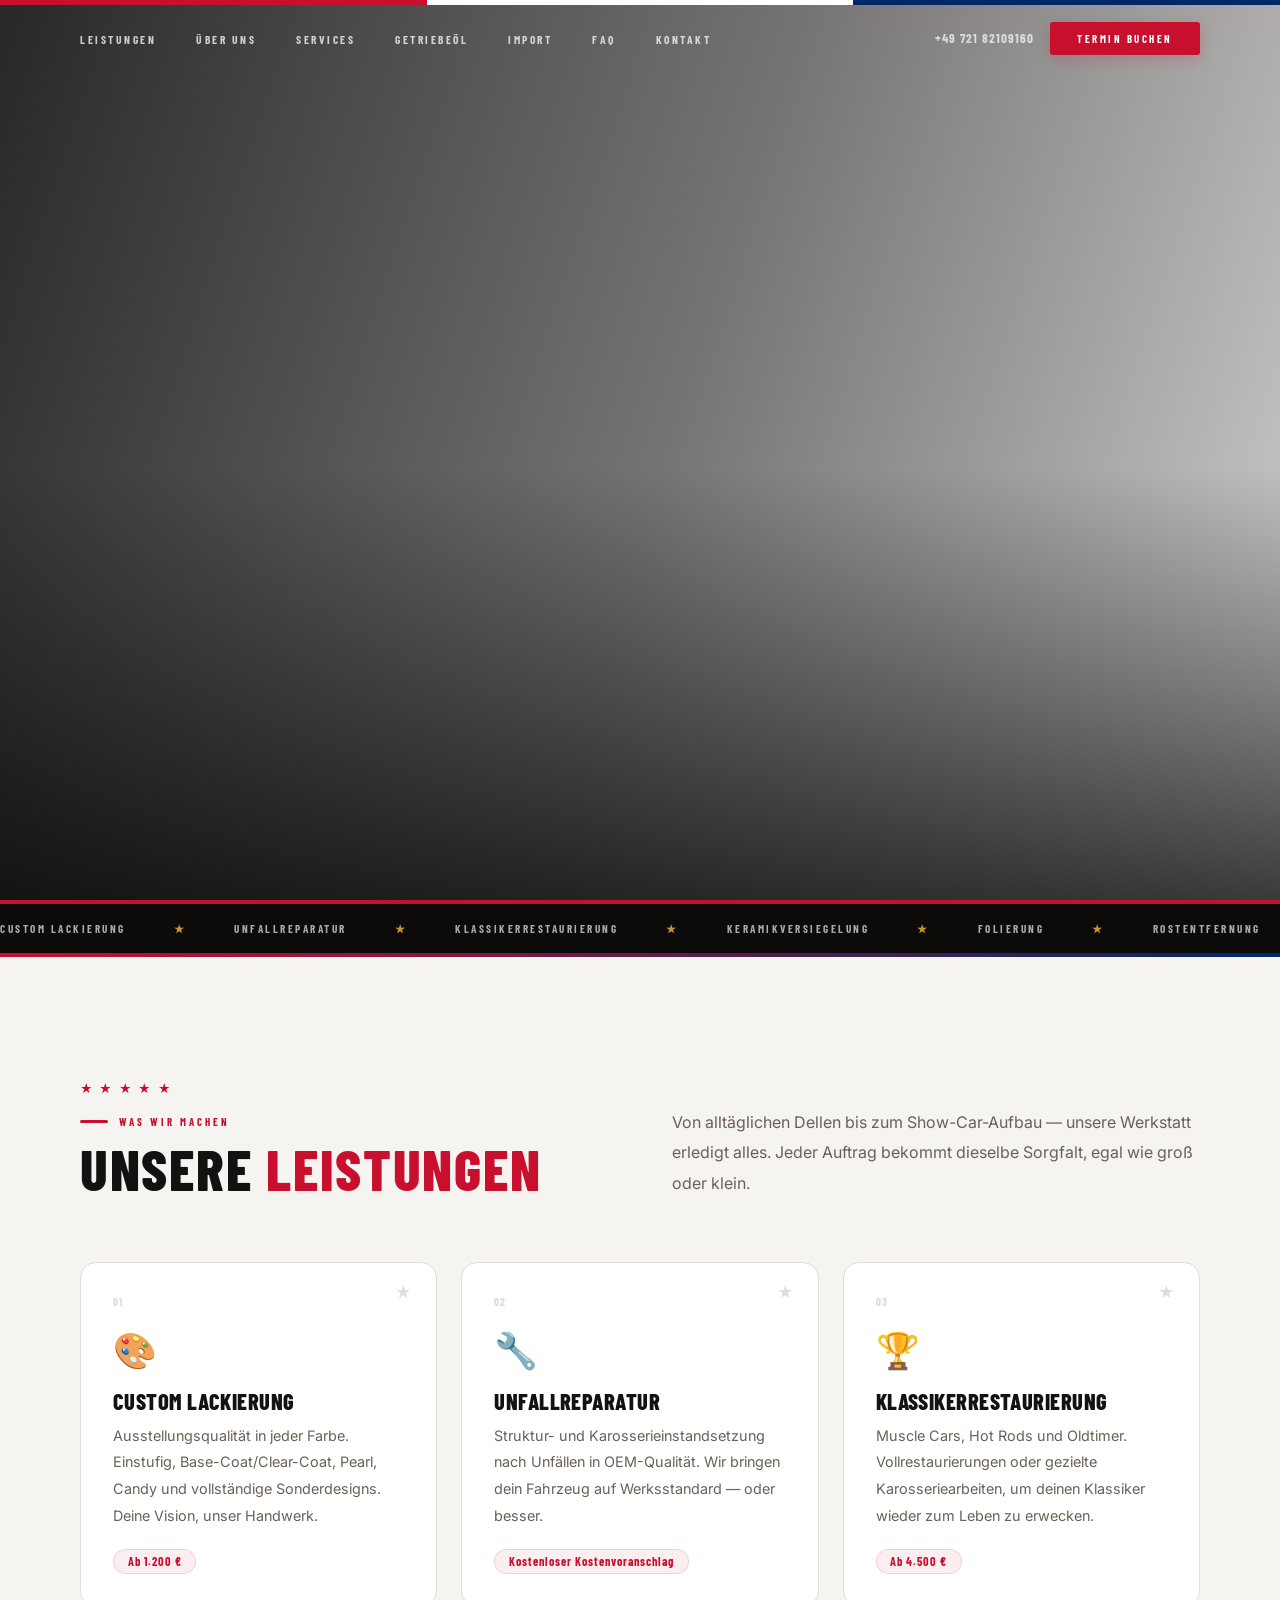
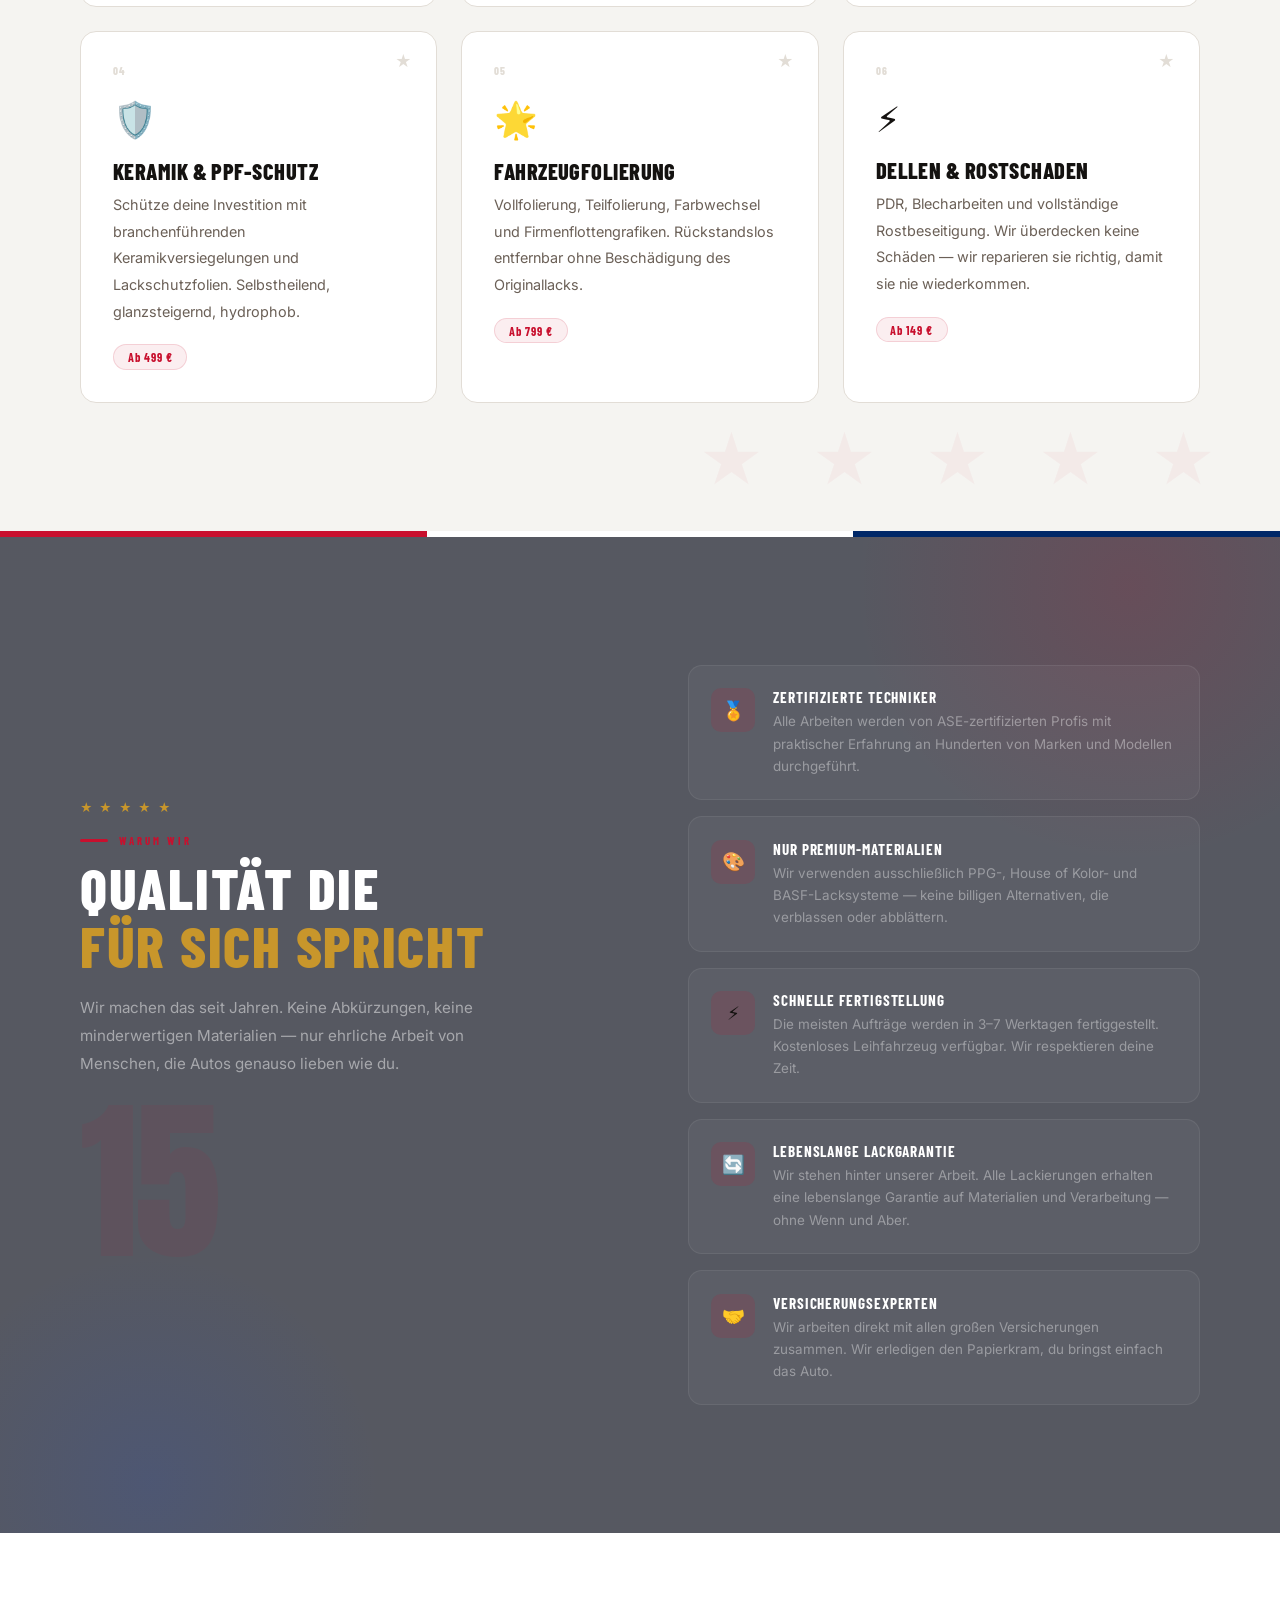
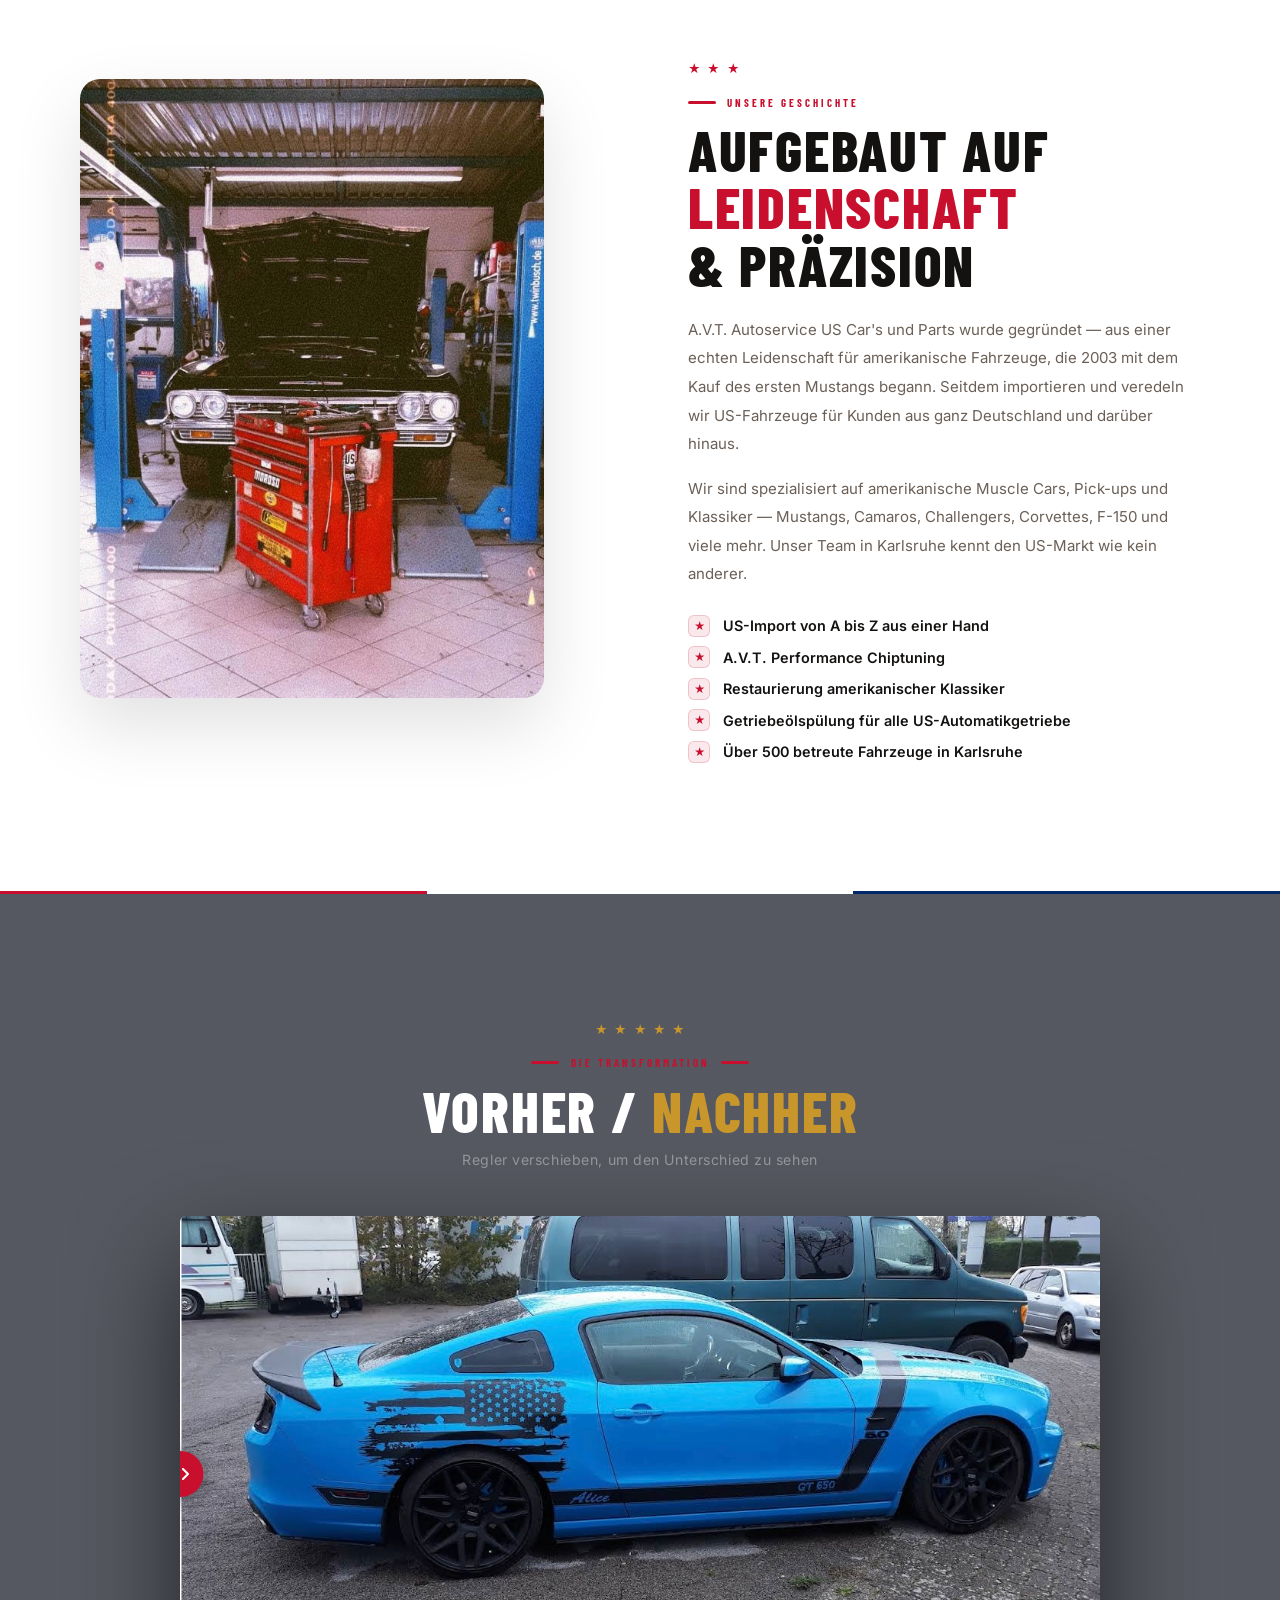
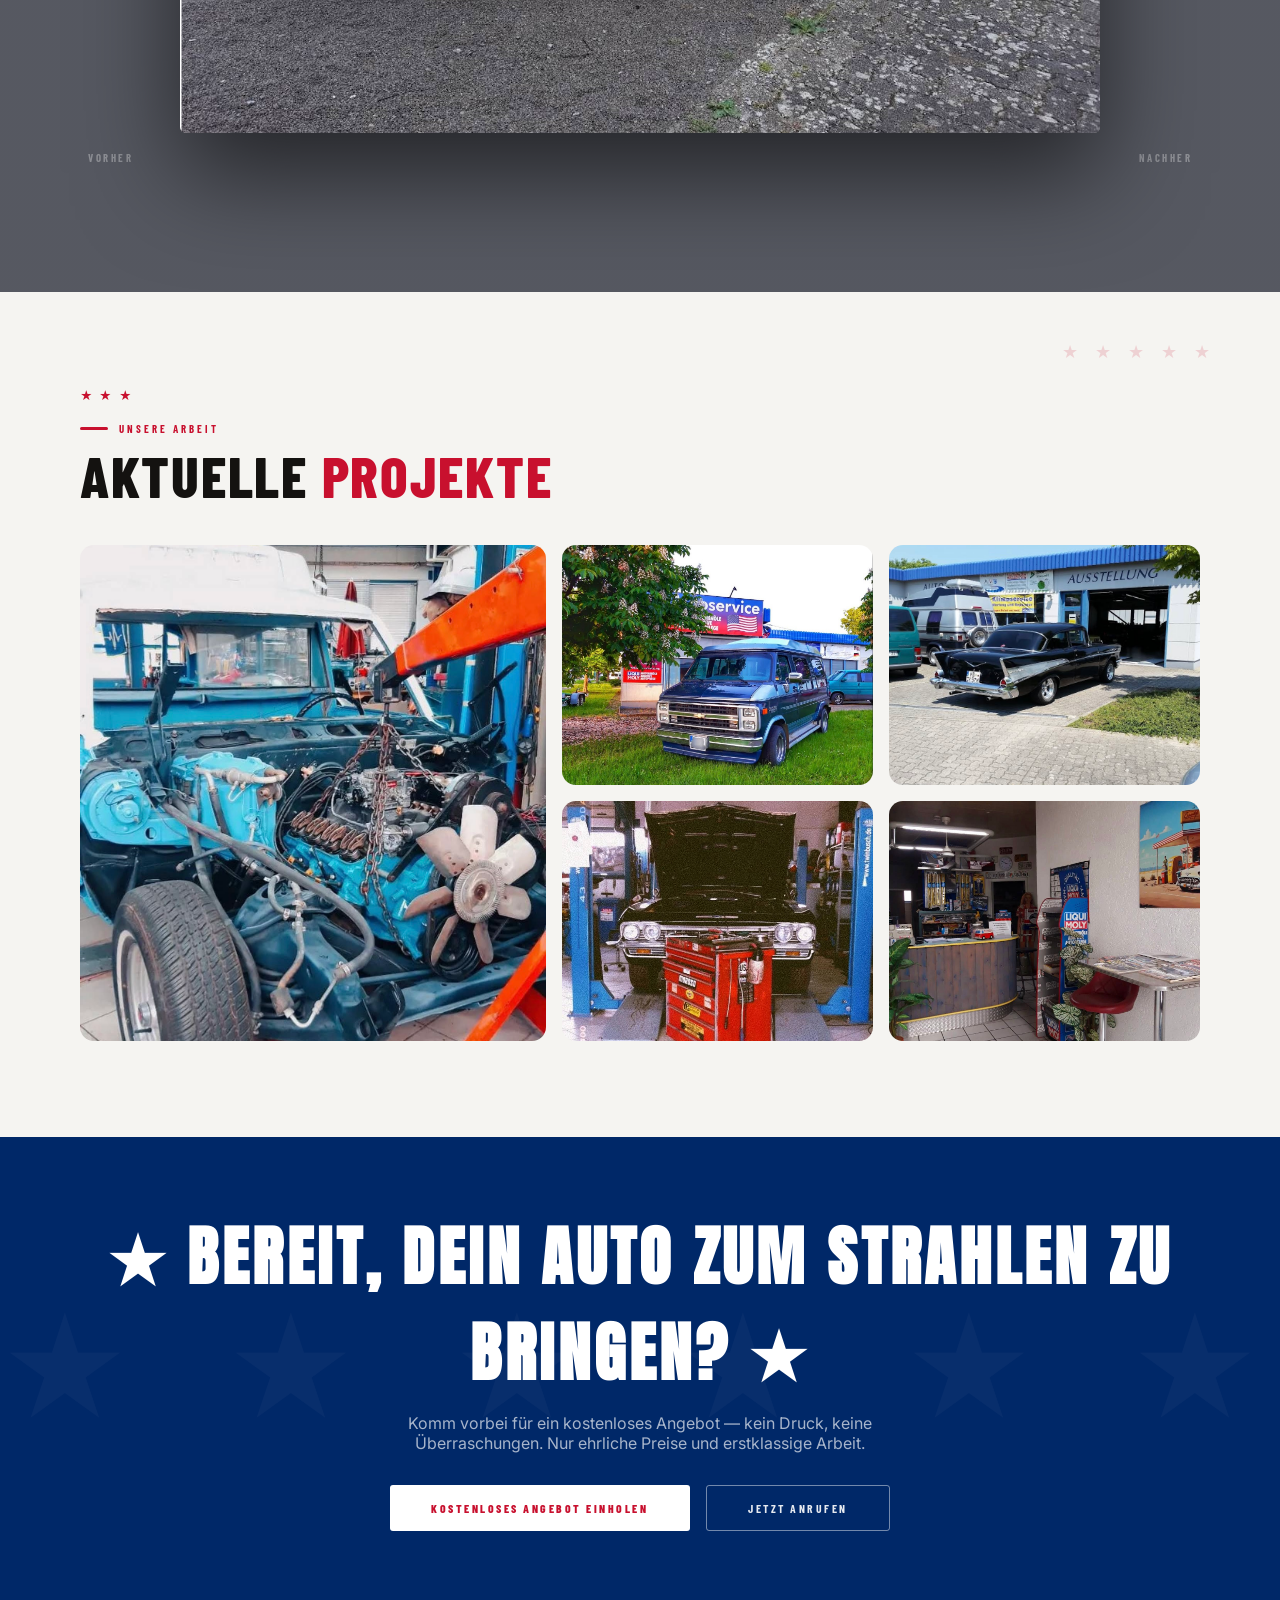
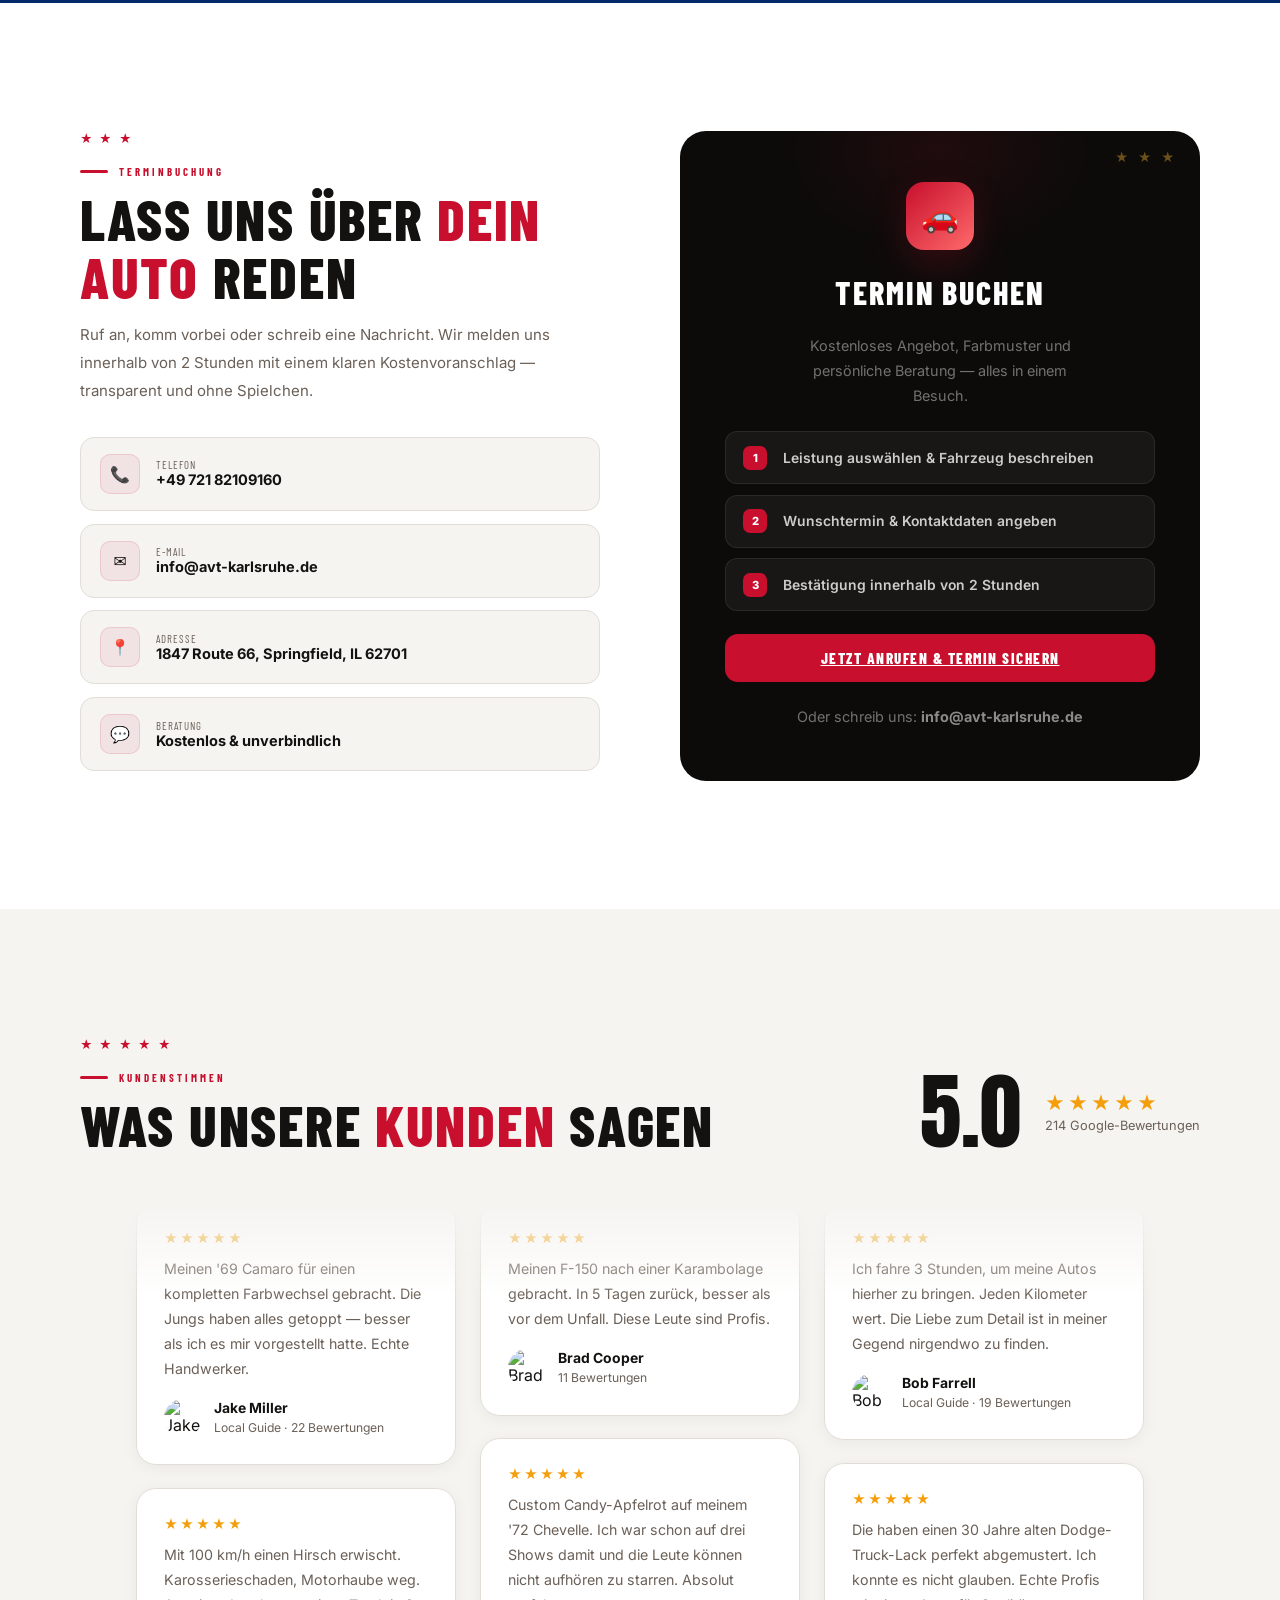
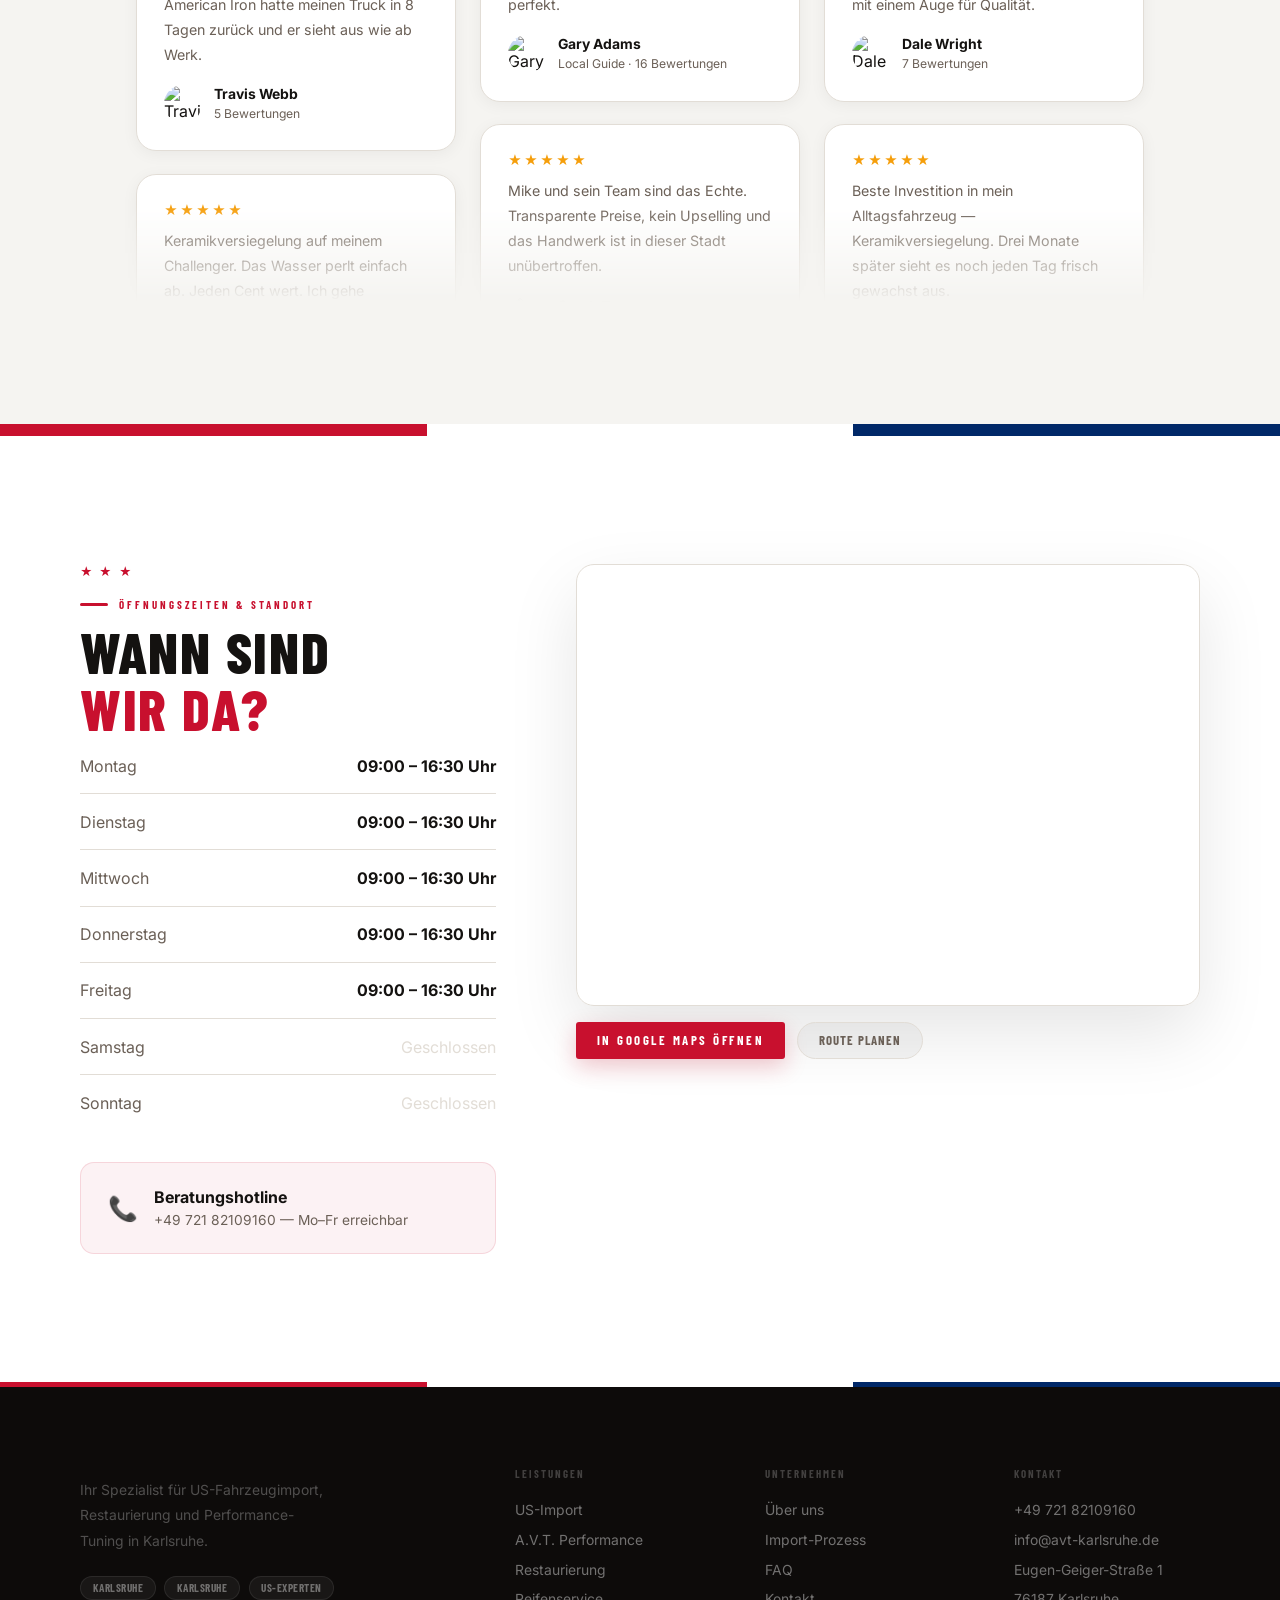
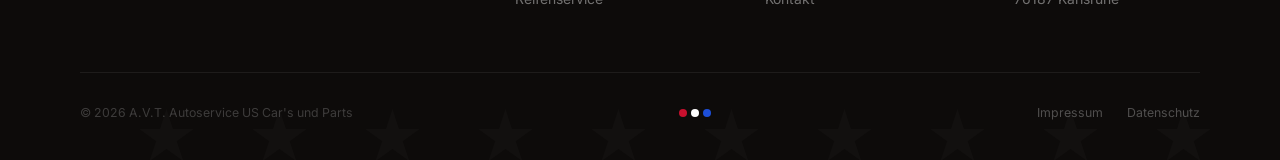
==== commit f2864683: "Replace old images with new IMG_265x photos, remove obsolete image files Co-Authored-By: Claude Sonn" ====
--- a/index.html
+++ b/index.html
@@ -622,7 +622,7 @@
   <div class="container">
     <div class="about-grid">
       <div class="about-imgs">
-        <img class="about-img1" src="image.jpg" alt="Mechaniker bei der Diagnose im US-Fahrzeug" style="width:100%;height:100%;object-fit:cover;border-radius:20px;" />
+        <img class="about-img1" src="IMG_2651.jpg" alt="Mechaniker bei der Diagnose im US-Fahrzeug" style="width:100%;height:100%;object-fit:cover;border-radius:20px;" />
       </div>
       <div class="about-text">
         <div class="stars-row"><span>★</span><span>★</span><span>★</span></div>
@@ -655,9 +655,9 @@
       <p style="color:rgba(255,255,255,.38);font-size:.88rem;margin-top:.7rem;letter-spacing:.04em;">Regler verschieben, um den Unterschied zu sehen</p>
     </div>
     <div class="ic-wrap" id="imgCompare">
-      <img class="ic-before" src="034FBD9B-3D9B-4C0F-A929-B48617183C6E.PNG" alt="Vorher" draggable="false" />
+      <img class="ic-before" src="IMG_2658.jpg" alt="Vorher" draggable="false" />
       <div class="ic-after-wrap" id="icAfterWrap">
-        <img src="EBC3FD87-C19A-4DFB-8553-C1C522CFCC05.PNG" alt="Nachher" draggable="false" />
+        <img src="IMG_2659.jpg" alt="Nachher" draggable="false" />
       </div>
       <div class="ic-handle" id="icHandle">
         <div class="ic-btn">
@@ -683,11 +683,11 @@
       </div>
     </div>
     <div class="gallery-grid">
-      <div class="g-img span2"><img src="image-3.jpg" alt="Klassischer US Mustang — Restaurierung" /></div>
-      <div class="g-img"><img src="image-2.jpg" alt="Ford GT — US Klassiker" /></div>
-      <div class="g-img"><img src="image-5.jpg" alt="Mustang Cockpit — US Import" /></div>
-      <div class="g-img"><img src="image.jpg" alt="Mechaniker an klassischem US-Fahrzeug" /></div>
-      <div class="g-img"><img src="image-6.jpg" alt="US-Fahrzeuge in der Werkstatt" /></div>
+      <div class="g-img span2"><img src="IMG_2653.jpg" alt="Klassischer US Mustang — Restaurierung" /></div>
+      <div class="g-img"><img src="IMG_2652.jpg" alt="Ford GT — US Klassiker" /></div>
+      <div class="g-img"><img src="IMG_2655.jpg" alt="Mustang Cockpit — US Import" /></div>
+      <div class="g-img"><img src="IMG_2651.jpg" alt="Mechaniker an klassischem US-Fahrzeug" /></div>
+      <div class="g-img"><img src="IMG_2656.jpg" alt="US-Fahrzeuge in der Werkstatt" /></div>
     </div>
   </div>
 </section>
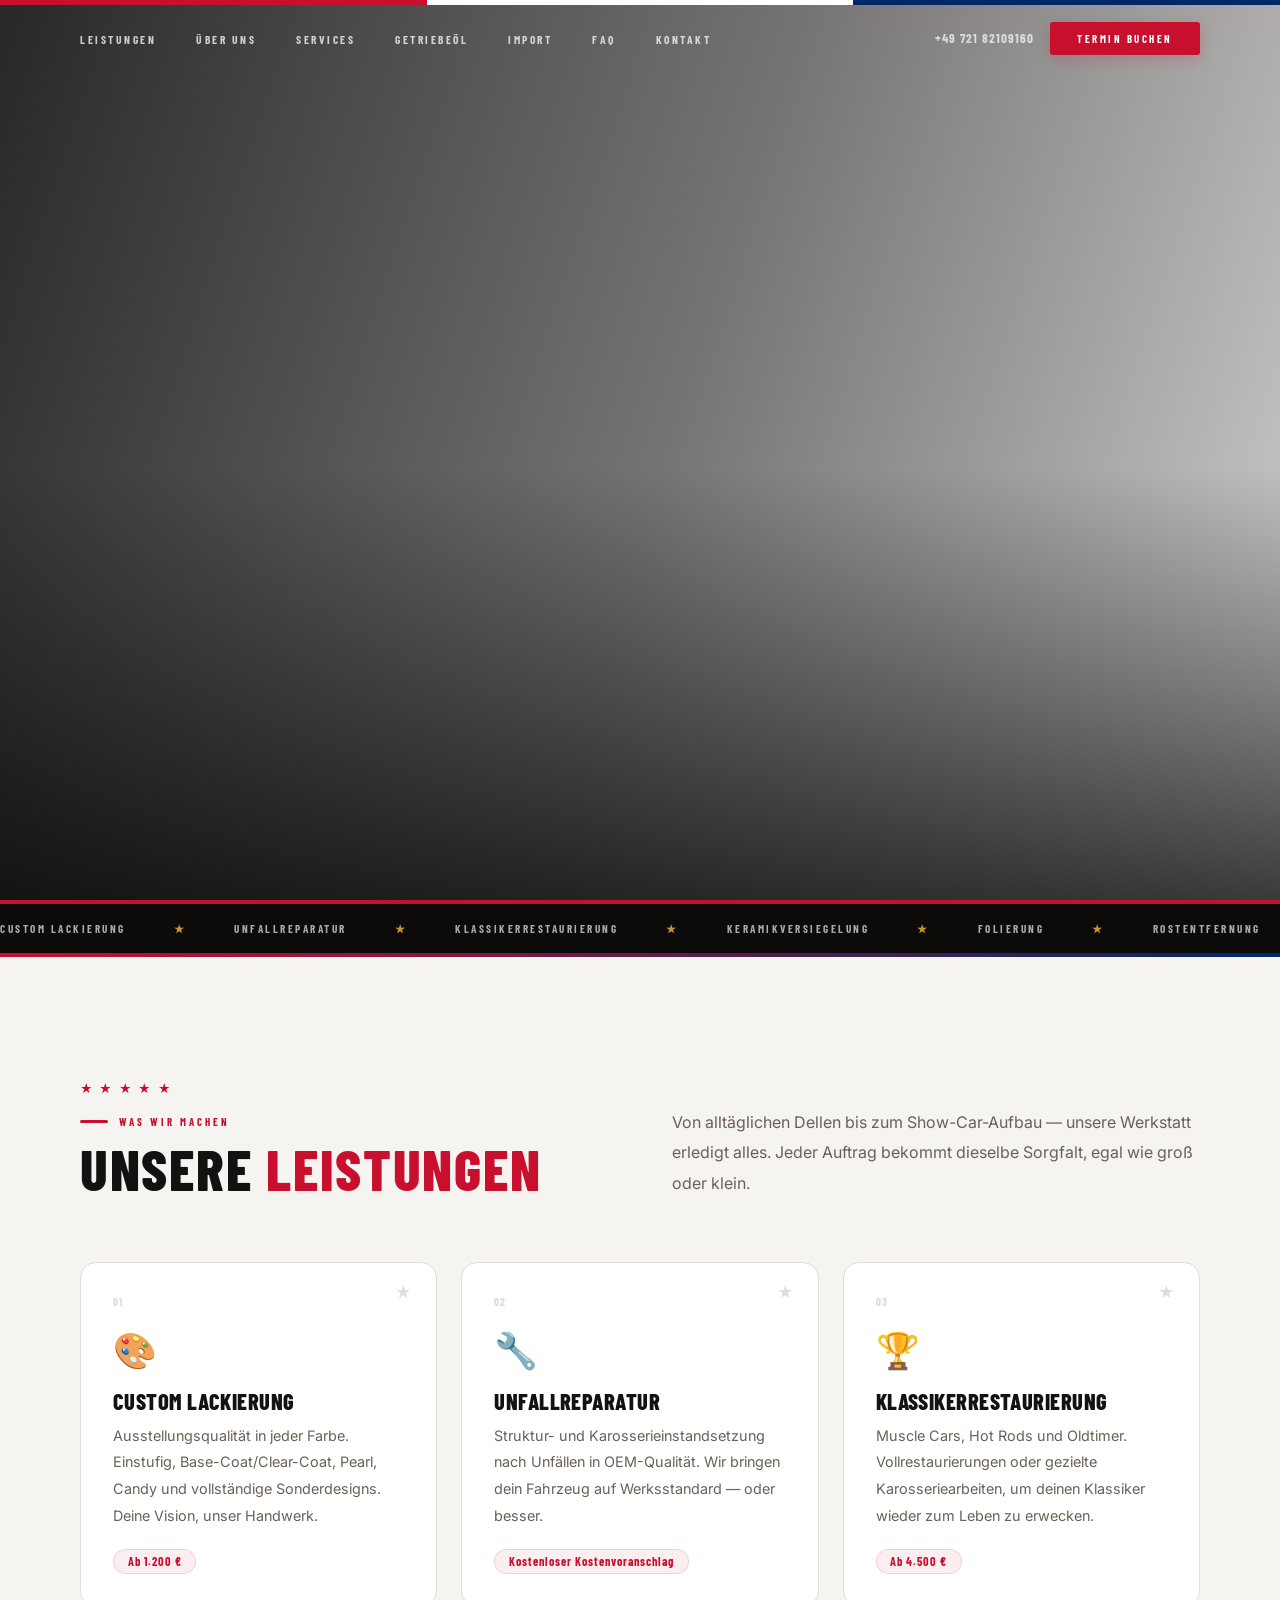
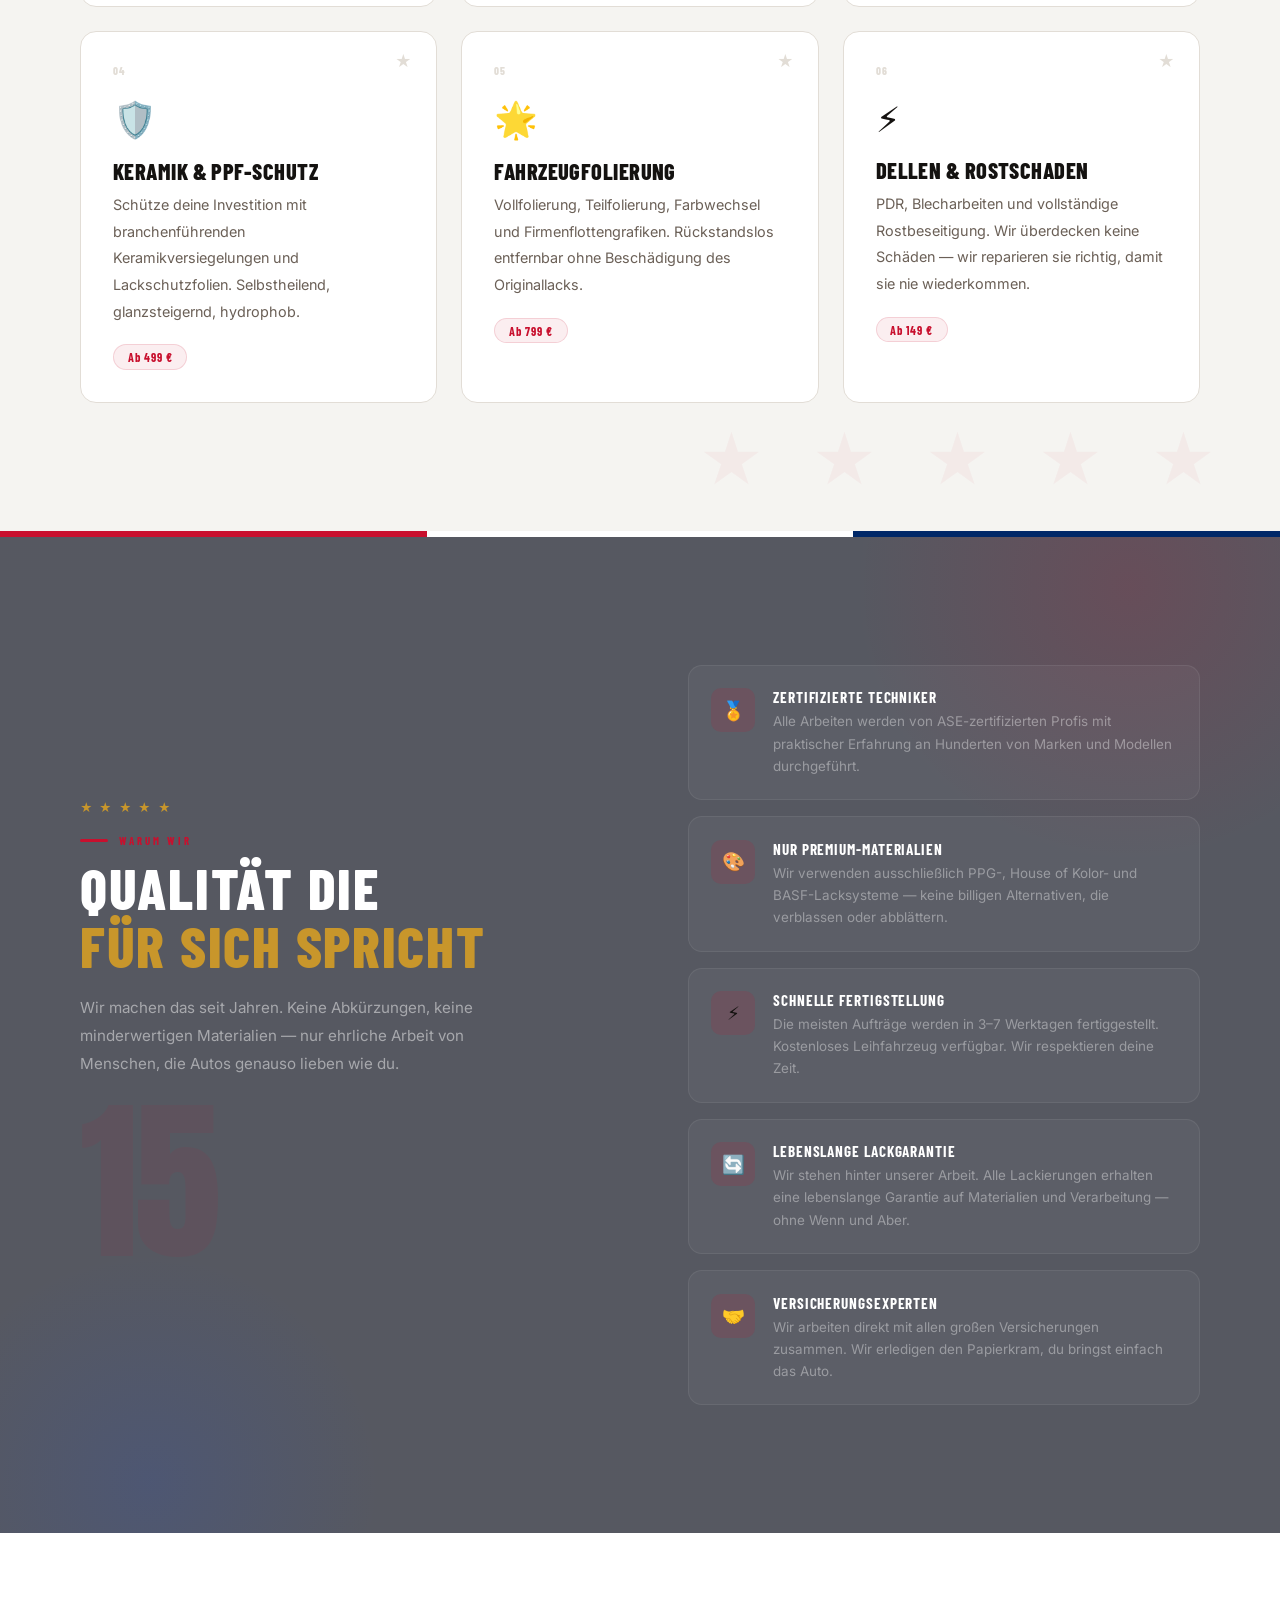
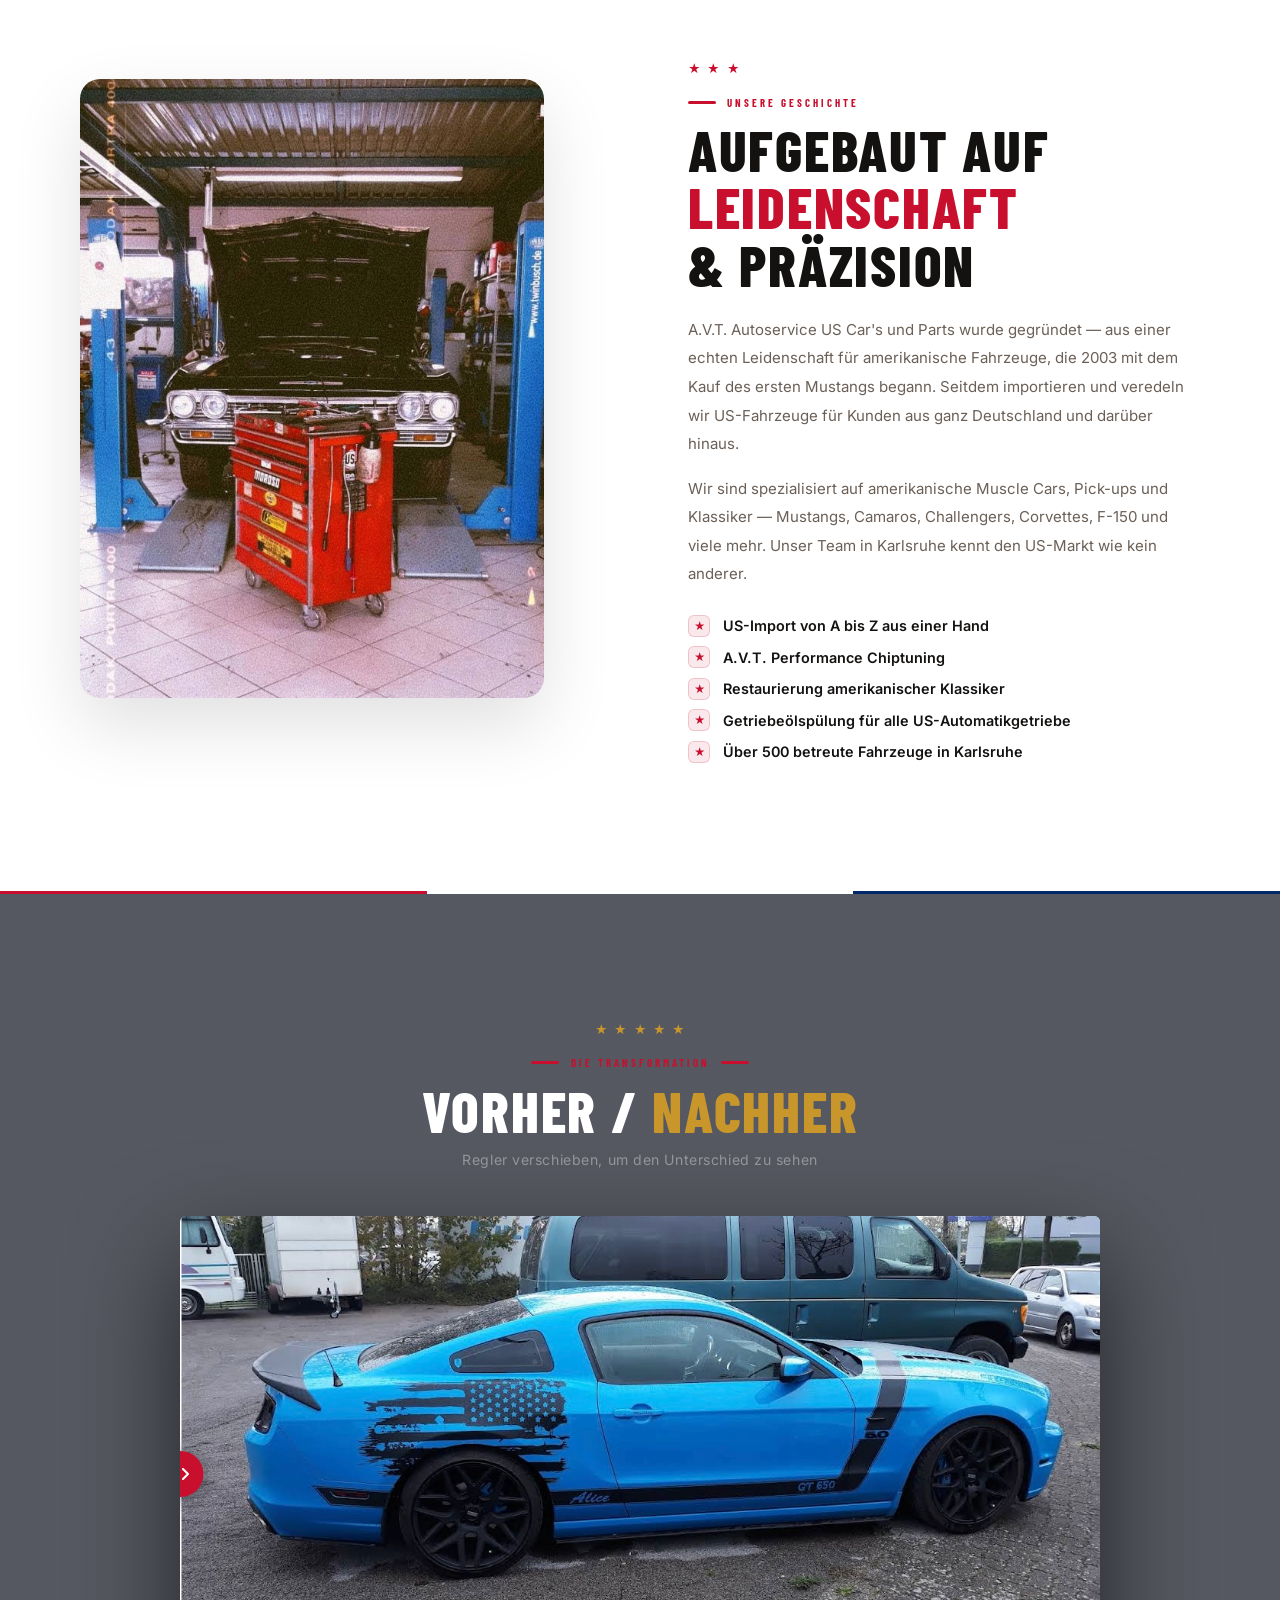
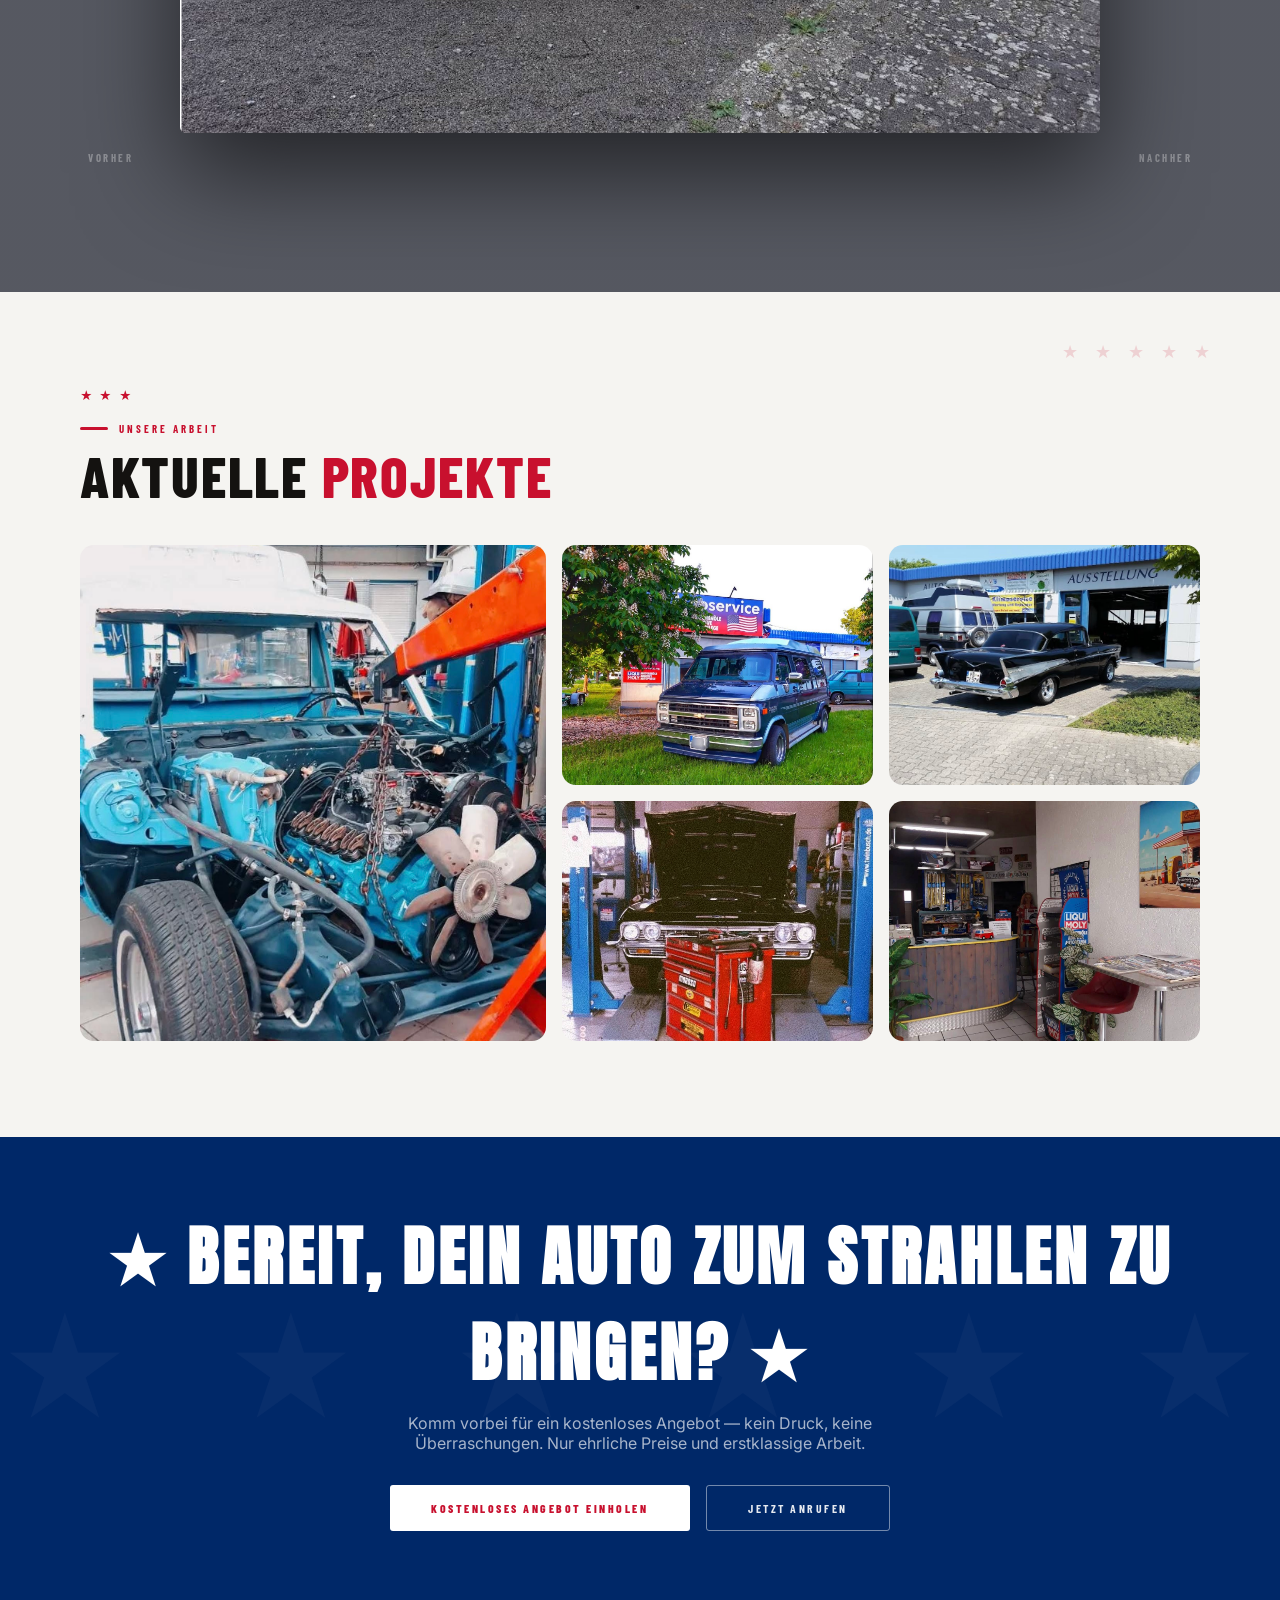
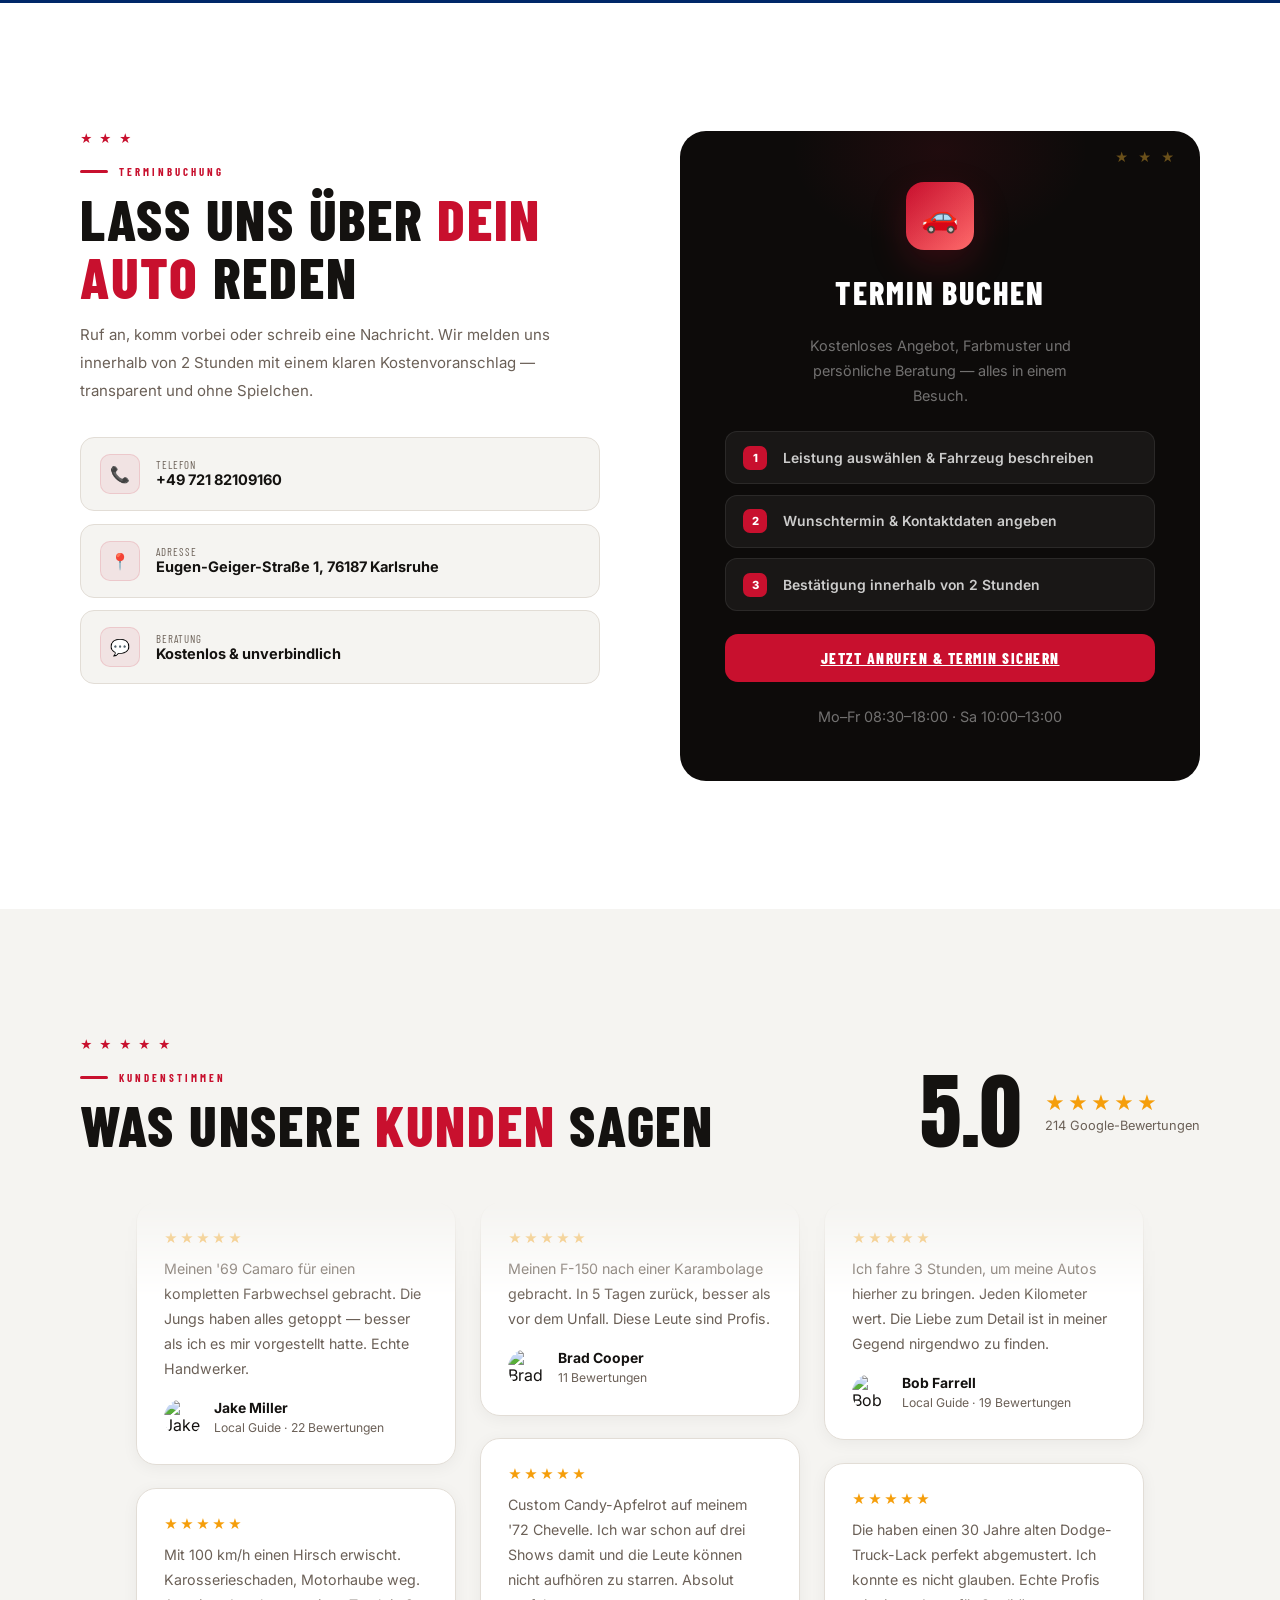
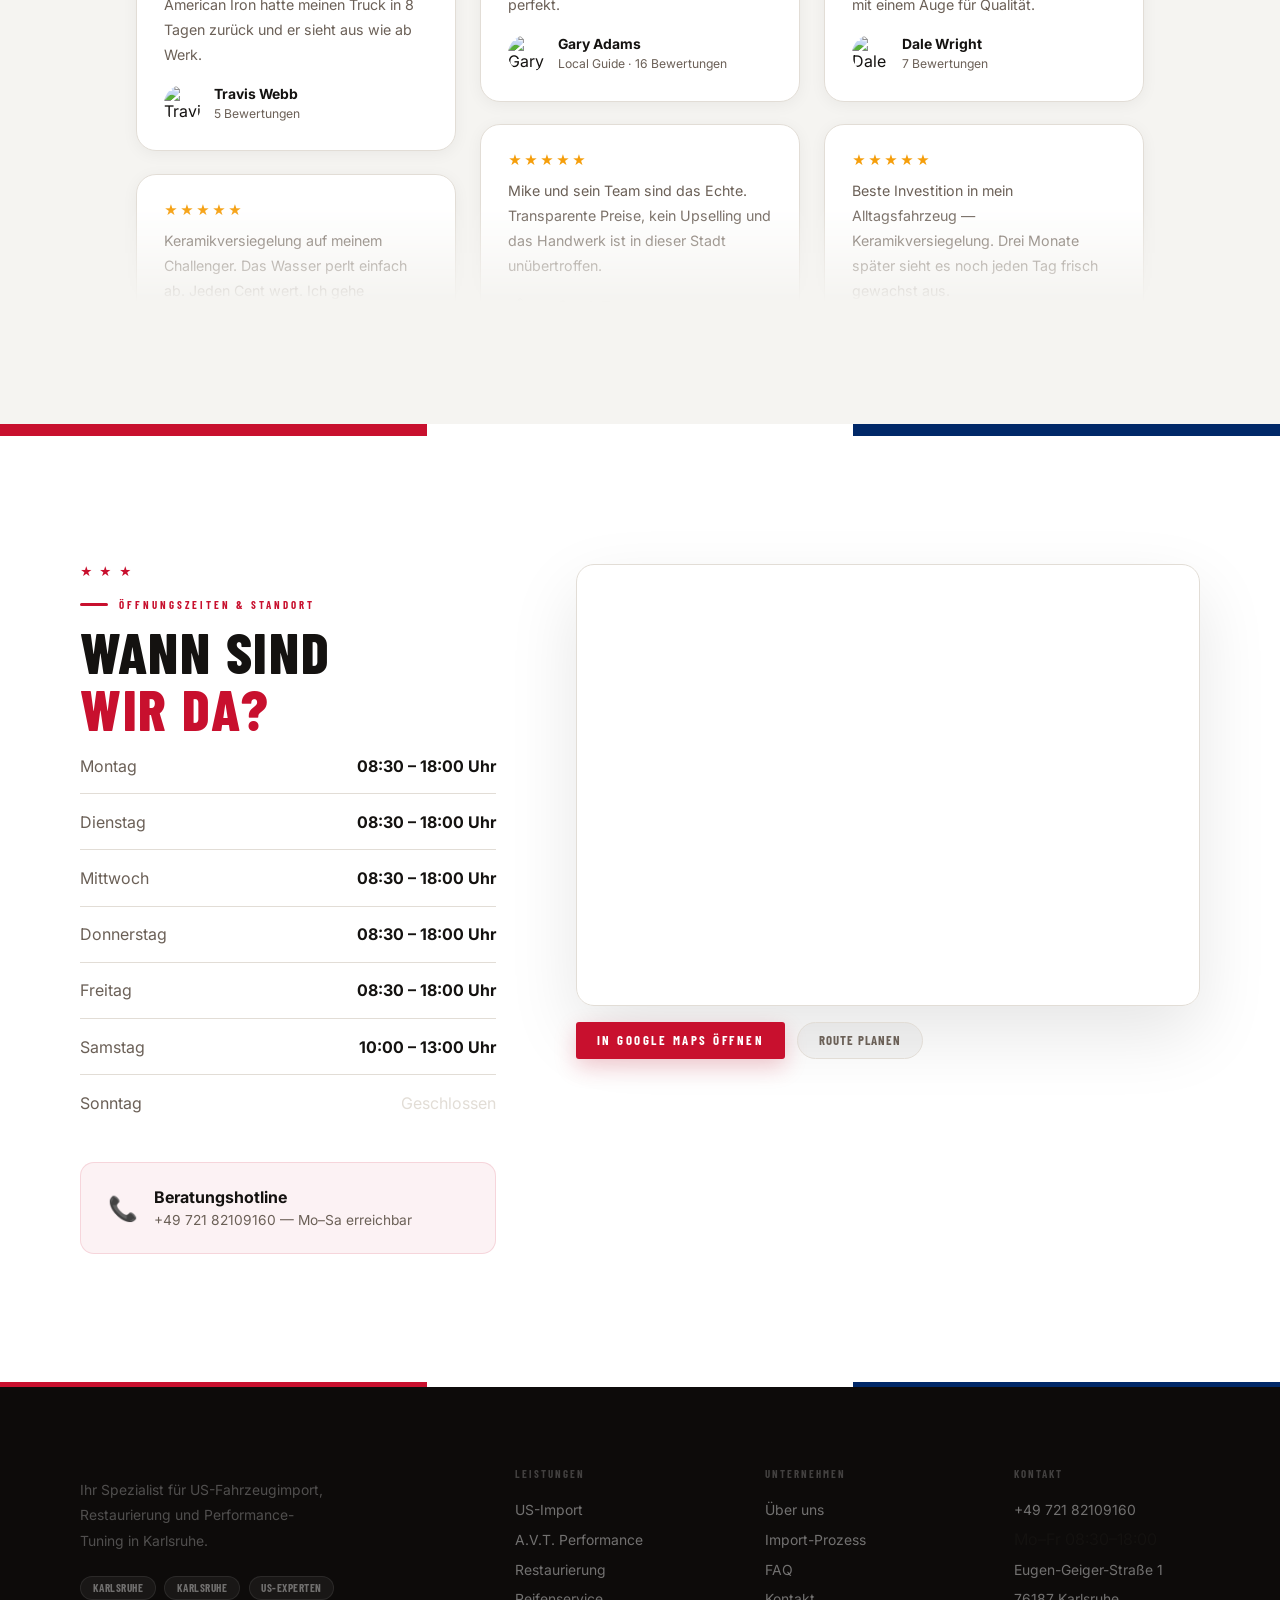
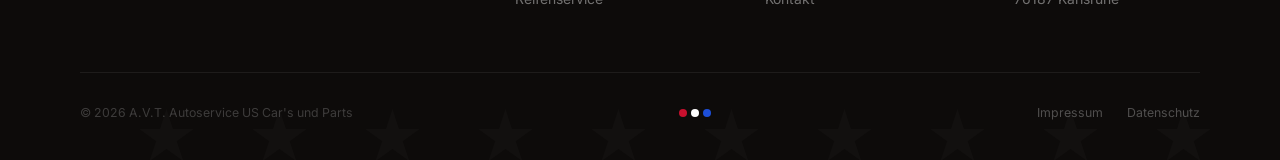
==== commit 30a10843: "Update opening hours and remove email/website references - Öffnungszeiten: Mo–Fr 08:30–18:00, Sa 10:" ====
--- a/index.html
+++ b/index.html
@@ -713,8 +713,7 @@
         <p>Ruf an, komm vorbei oder schreib eine Nachricht. Wir melden uns innerhalb von 2 Stunden mit einem klaren Kostenvoranschlag — transparent und ohne Spielchen.</p>
         <div class="c-items">
           <div class="c-item"><div class="c-ico">📞</div><div><div class="c-lbl">Telefon</div><div class="c-val">+49 721 82109160</div></div></div>
-          <div class="c-item"><div class="c-ico">✉️</div><div><div class="c-lbl">E-Mail</div><div class="c-val">info@avt-karlsruhe.de</div></div></div>
-          <div class="c-item"><div class="c-ico">📍</div><div><div class="c-lbl">Adresse</div><div class="c-val">1847 Route 66, Springfield, IL 62701</div></div></div>
+          <div class="c-item"><div class="c-ico">📍</div><div><div class="c-lbl">Adresse</div><div class="c-val">Eugen-Geiger-Straße 1, 76187 Karlsruhe</div></div></div>
           <div class="c-item"><div class="c-ico">💬</div><div><div class="c-lbl">Beratung</div><div class="c-val">Kostenlos &amp; unverbindlich</div></div></div>
         </div>
       </div>
@@ -730,7 +729,7 @@
           <div class="bw-step"><span>3</span>Bestätigung innerhalb von 2 Stunden</div>
         </div>
         <a href="tel:+4972182109160" class="bw-btn">Jetzt anrufen &amp; Termin sichern</a>
-        <p class="bw-hint">Oder schreib uns: <strong>info@avt-karlsruhe.de</strong></p>
+        <p class="bw-hint">Mo–Fr 08:30–18:00 · Sa 10:00–13:00</p>
       </div>
     </div>
   </div>
@@ -811,17 +810,17 @@
         <div class="s-eyebrow"><div class="s-eyebrow-line"></div><span class="s-label">Öffnungszeiten &amp; Standort</span></div>
         <h2 class="s-title">Wann sind<br><em>wir da?</em></h2>
         <table class="hours" id="hoursTable">
-          <tr><td>Montag</td><td>09:00 – 16:30 Uhr</td></tr>
-          <tr><td>Dienstag</td><td>09:00 – 16:30 Uhr</td></tr>
-          <tr><td>Mittwoch</td><td>09:00 – 16:30 Uhr</td></tr>
-          <tr><td>Donnerstag</td><td>09:00 – 16:30 Uhr</td></tr>
-          <tr><td>Freitag</td><td>09:00 – 16:30 Uhr</td></tr>
-          <tr><td>Samstag</td><td class="closed-d">Geschlossen</td></tr>
+          <tr><td>Montag</td><td>08:30 – 18:00 Uhr</td></tr>
+          <tr><td>Dienstag</td><td>08:30 – 18:00 Uhr</td></tr>
+          <tr><td>Mittwoch</td><td>08:30 – 18:00 Uhr</td></tr>
+          <tr><td>Donnerstag</td><td>08:30 – 18:00 Uhr</td></tr>
+          <tr><td>Freitag</td><td>08:30 – 18:00 Uhr</td></tr>
+          <tr><td>Samstag</td><td>10:00 – 13:00 Uhr</td></tr>
           <tr><td>Sonntag</td><td class="closed-d">Geschlossen</td></tr>
         </table>
         <div class="hotline-card">
           <div class="hico">📞</div>
-          <div><strong>Beratungshotline</strong><span>+49 721 82109160 — Mo–Fr erreichbar</span></div>
+          <div><strong>Beratungshotline</strong><span>+49 721 82109160 — Mo–Sa erreichbar</span></div>
         </div>
       </div>
       <div>
@@ -853,7 +852,7 @@
       </div>
       <div class="f-col"><h4>Leistungen</h4><ul><li><a href="leistungen.html">US-Import</a></li><li><a href="leistungen.html">A.V.T. Performance</a></li><li><a href="leistungen.html">Restaurierung</a></li><li><a href="leistungen.html">Reifenservice</a></li></ul></div>
       <div class="f-col"><h4>Unternehmen</h4><ul><li><a href="ueber-uns.html">Über uns</a></li><li><a href="import-prozess.html">Import-Prozess</a></li><li><a href="faq.html">FAQ</a></li><li><a href="kontakt.html">Kontakt</a></li></ul></div>
-      <div class="f-col"><h4>Kontakt</h4><ul><li><a href="tel:+4972182109160">+49 721 82109160</a></li><li><a href="mailto:info@avt-karlsruhe.de">info@avt-karlsruhe.de</a></li><li><a href="kontakt.html">Eugen-Geiger-Straße 1</a></li><li><a href="kontakt.html">76187 Karlsruhe</a></li></ul></div>
+      <div class="f-col"><h4>Kontakt</h4><ul><li><a href="tel:+4972182109160">+49 721 82109160</a></li><li>Mo–Fr 08:30–18:00</li><li><a href="kontakt.html">Eugen-Geiger-Straße 1</a></li><li><a href="kontakt.html">76187 Karlsruhe</a></li></ul></div>
     </div>
     <div class="footer-bottom">
       <span>© 2026 A.V.T. Autoservice US Car's und Parts</span>
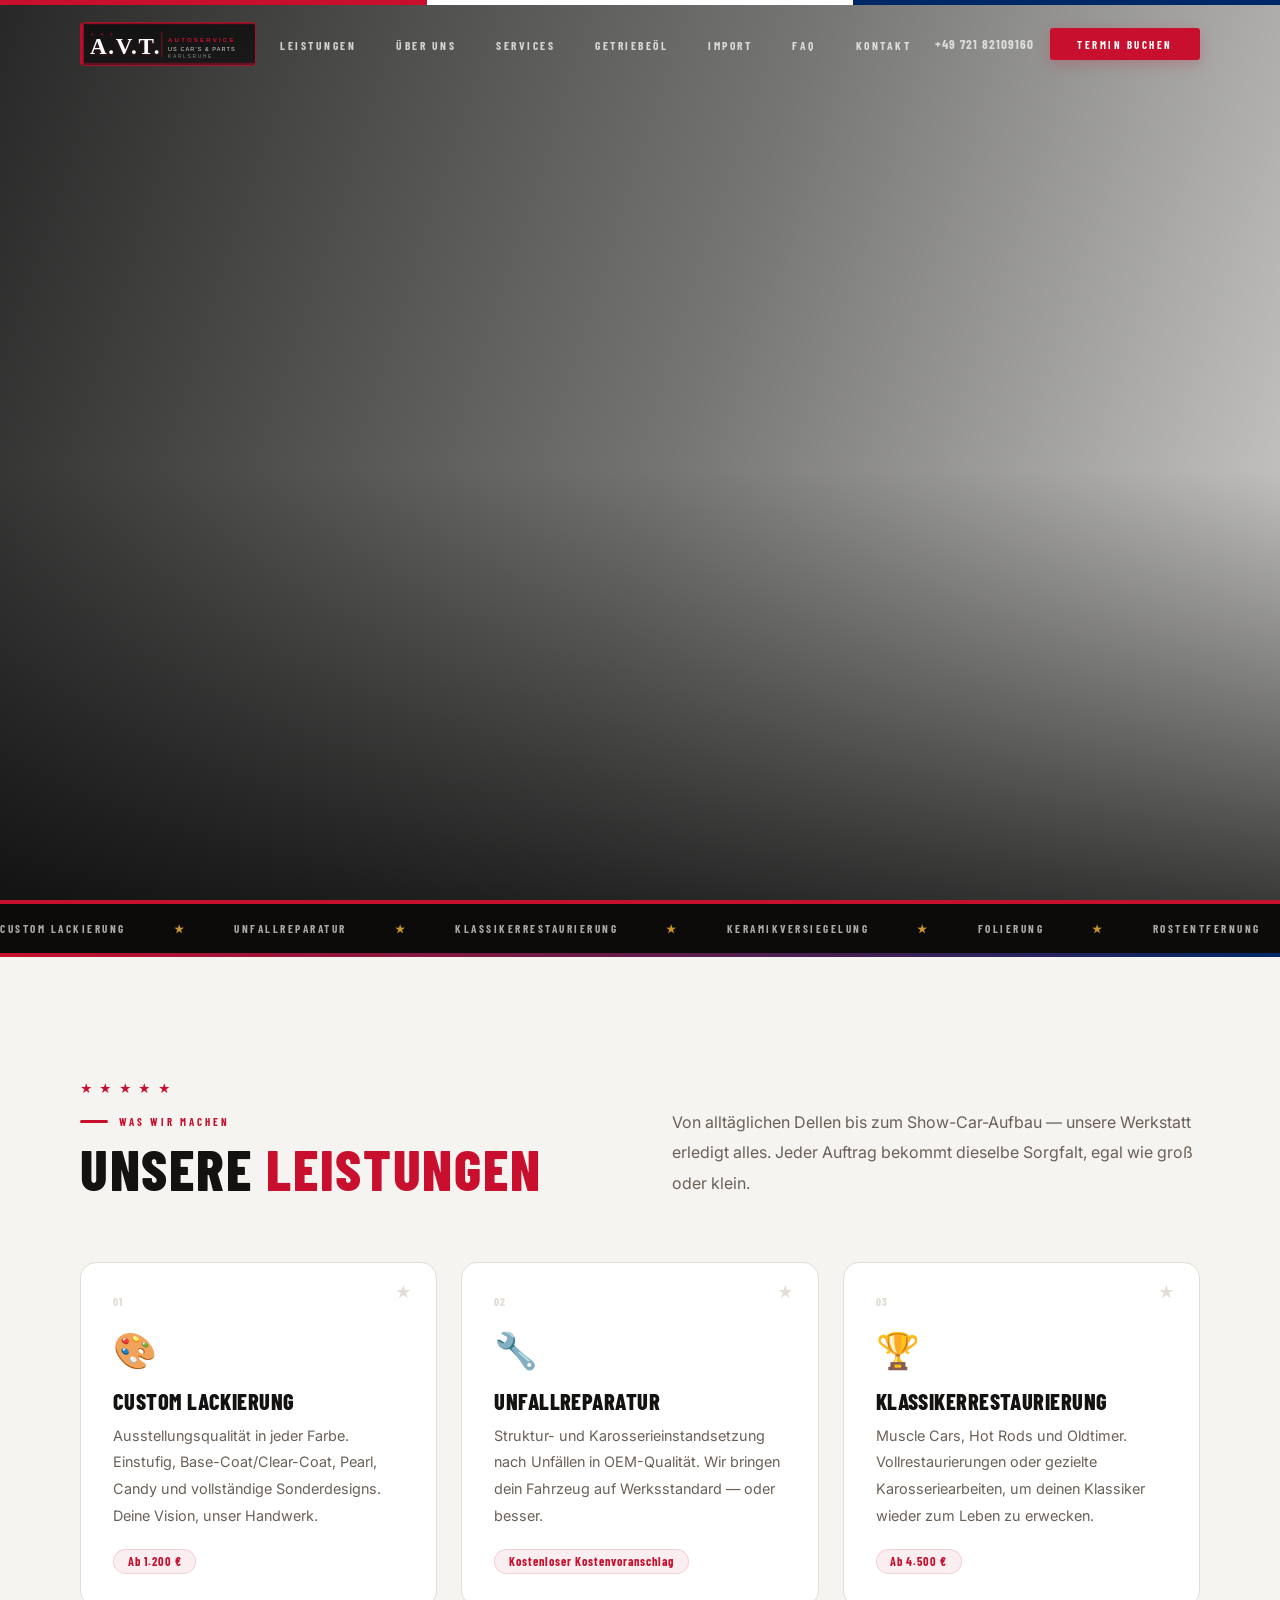
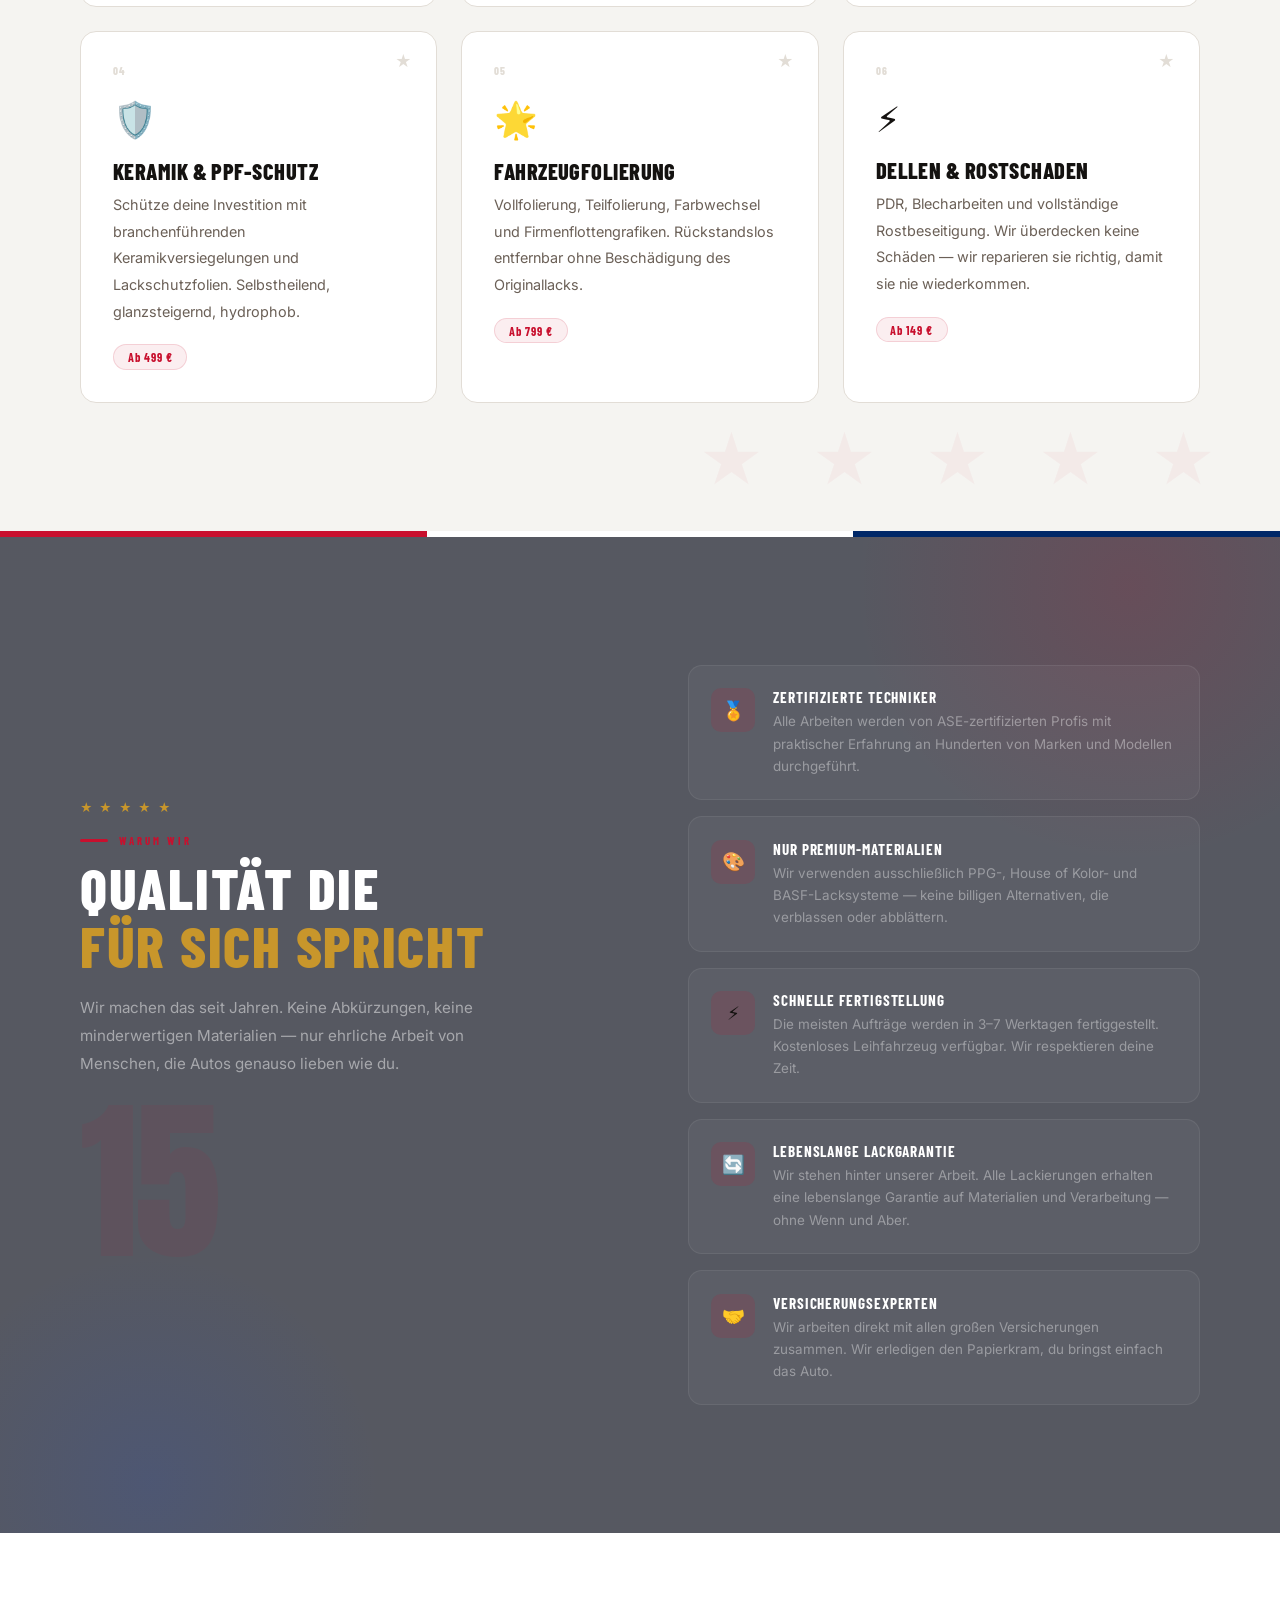
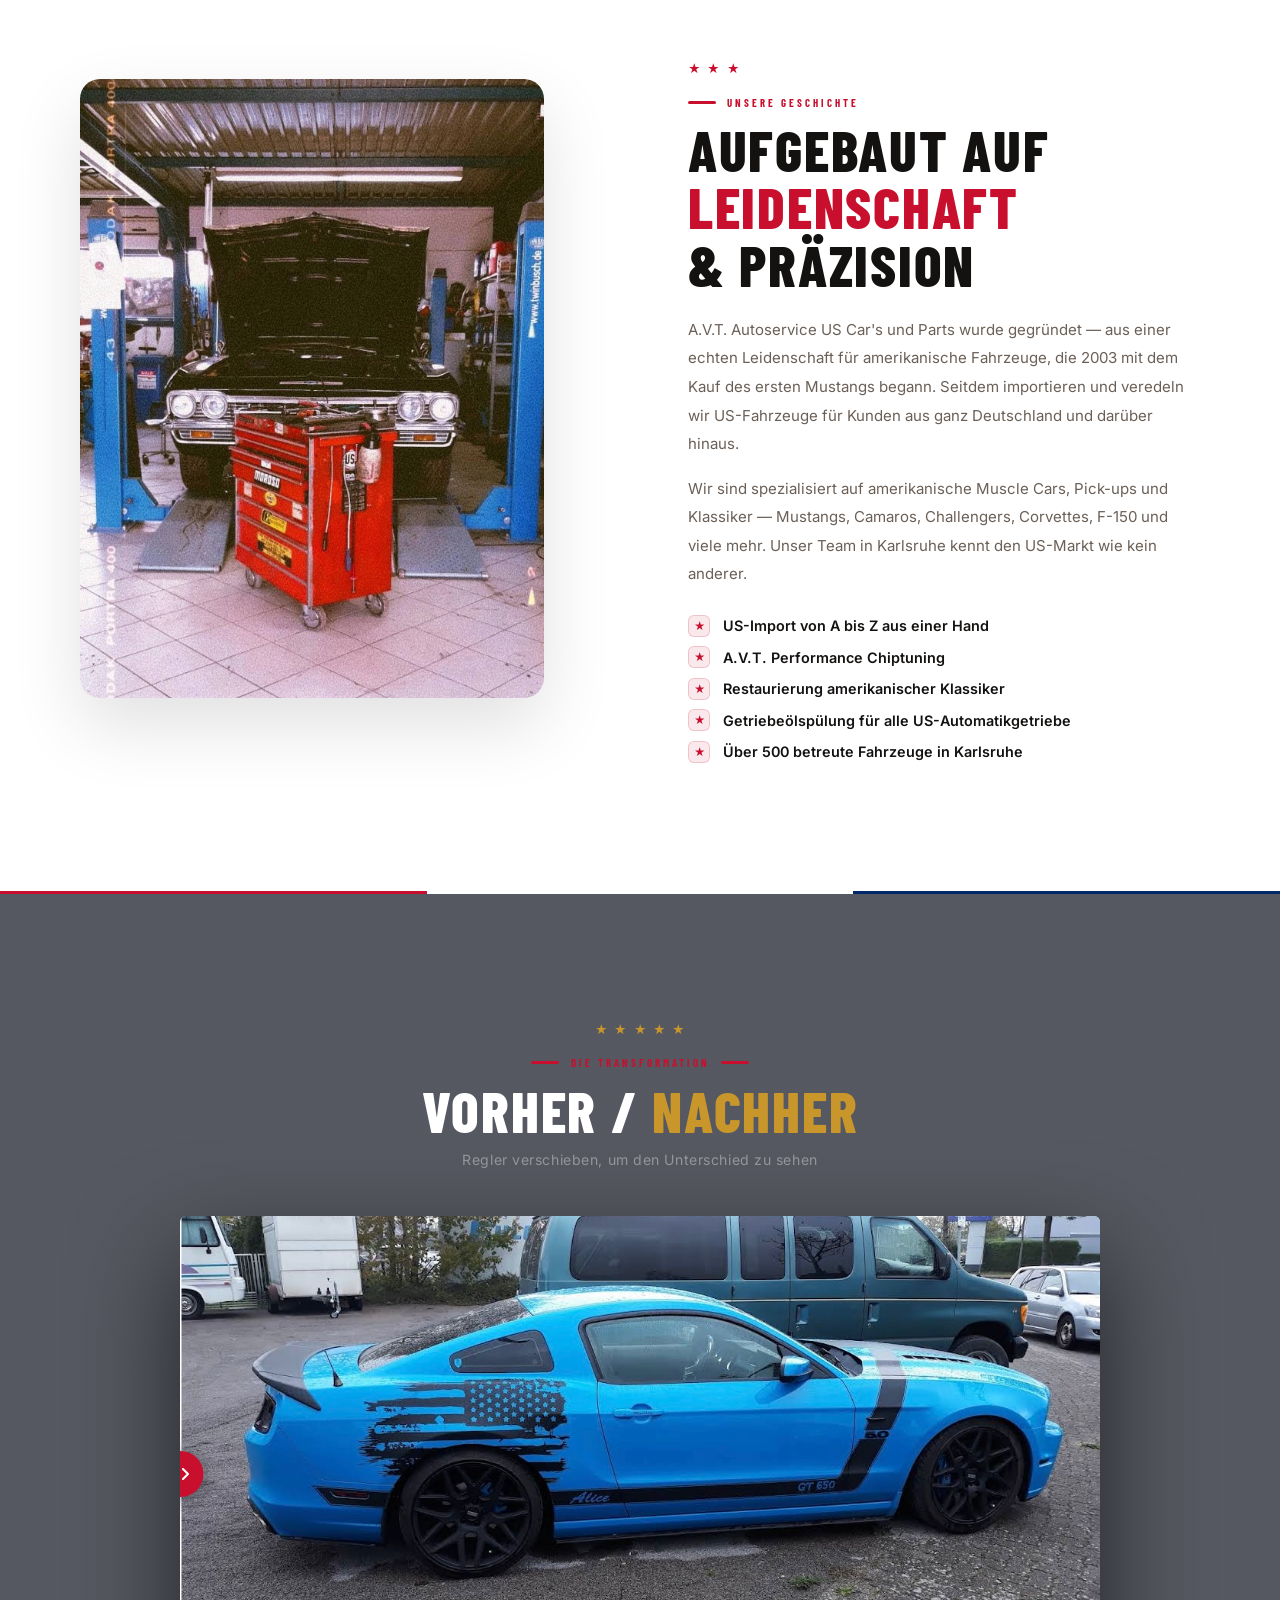
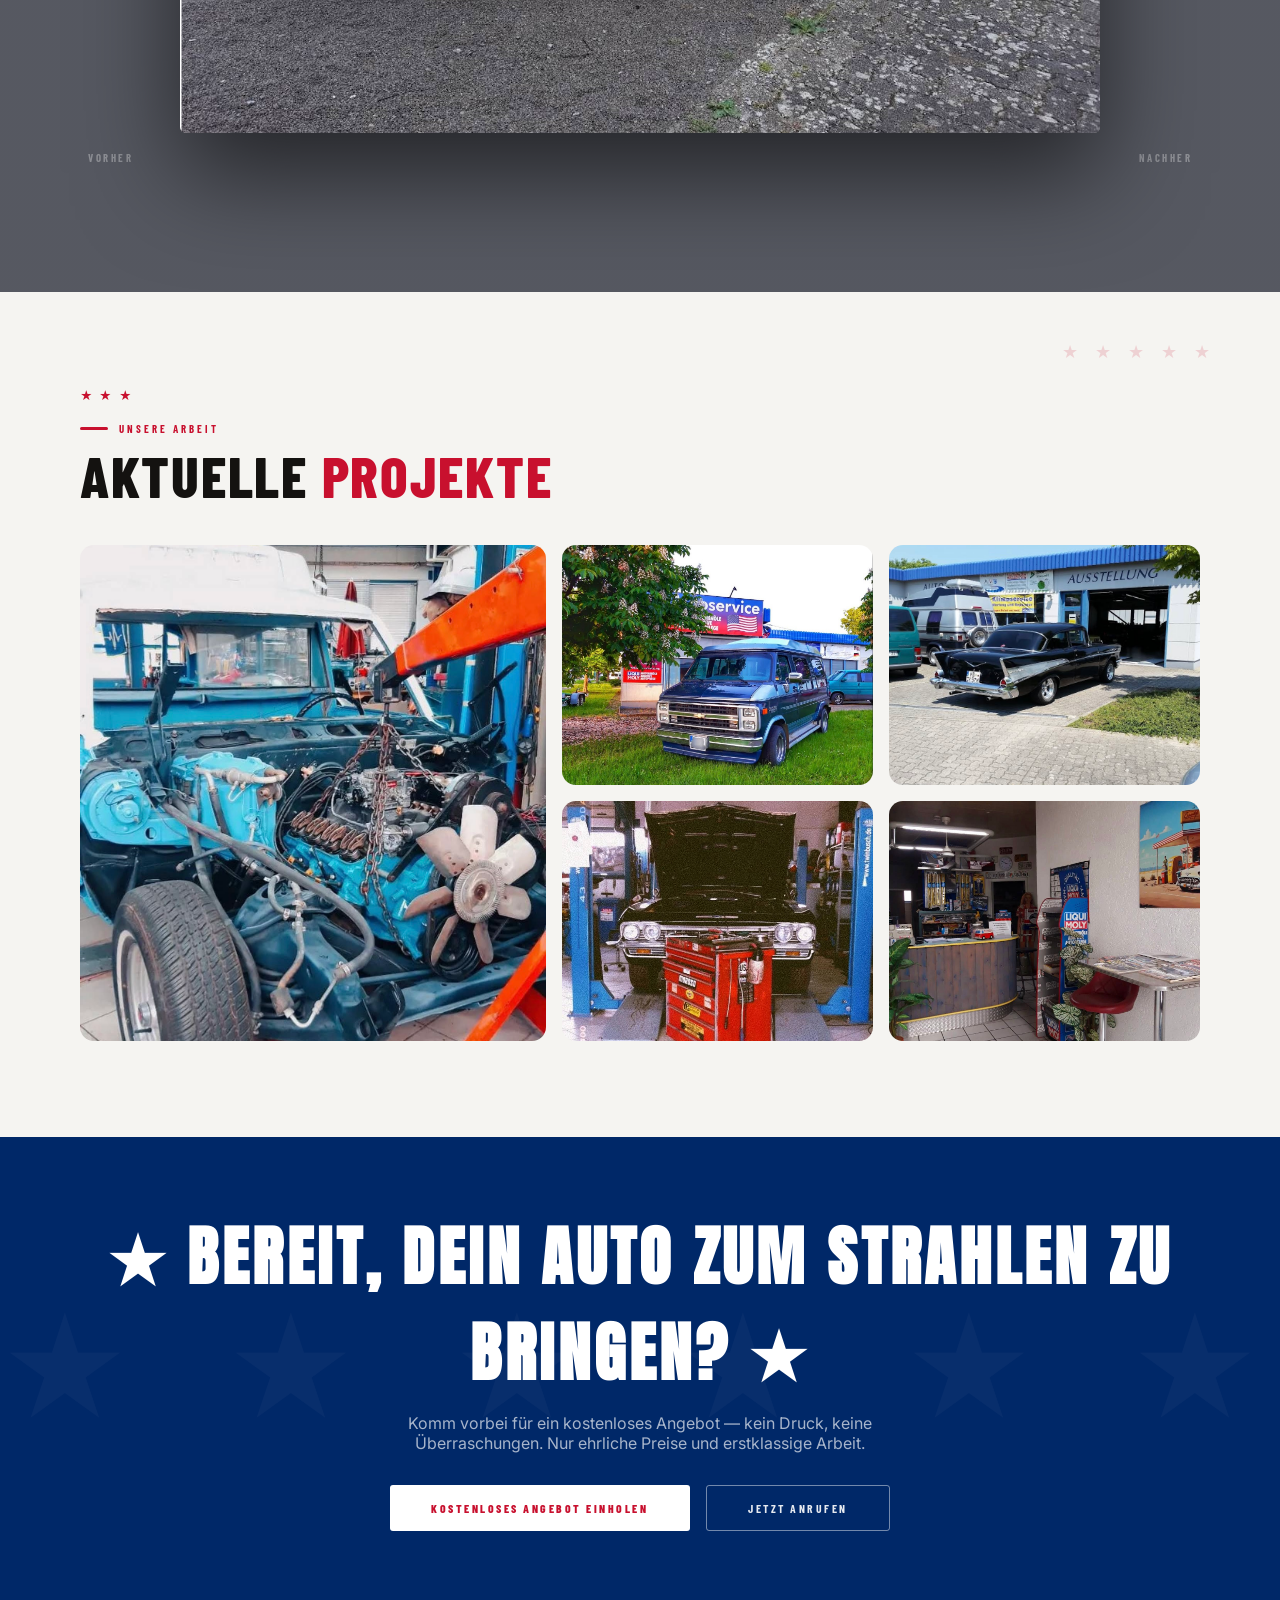
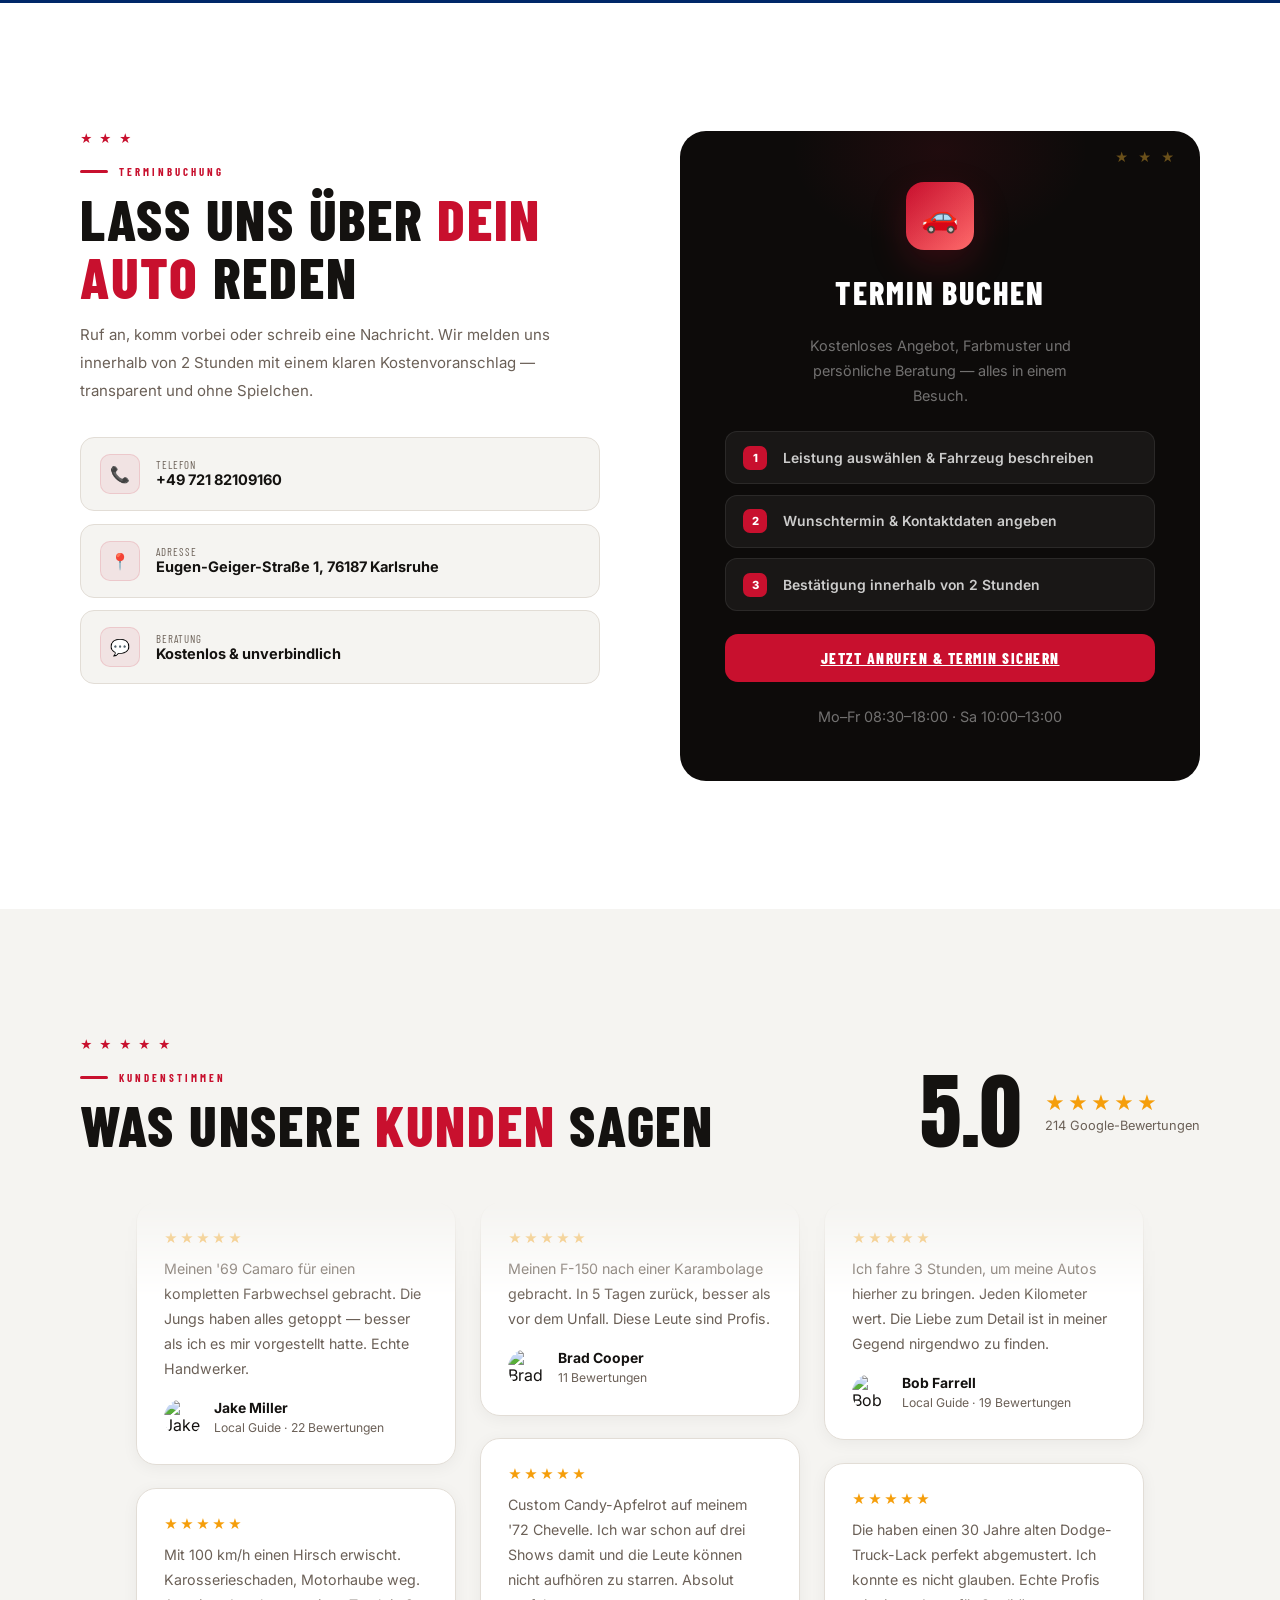
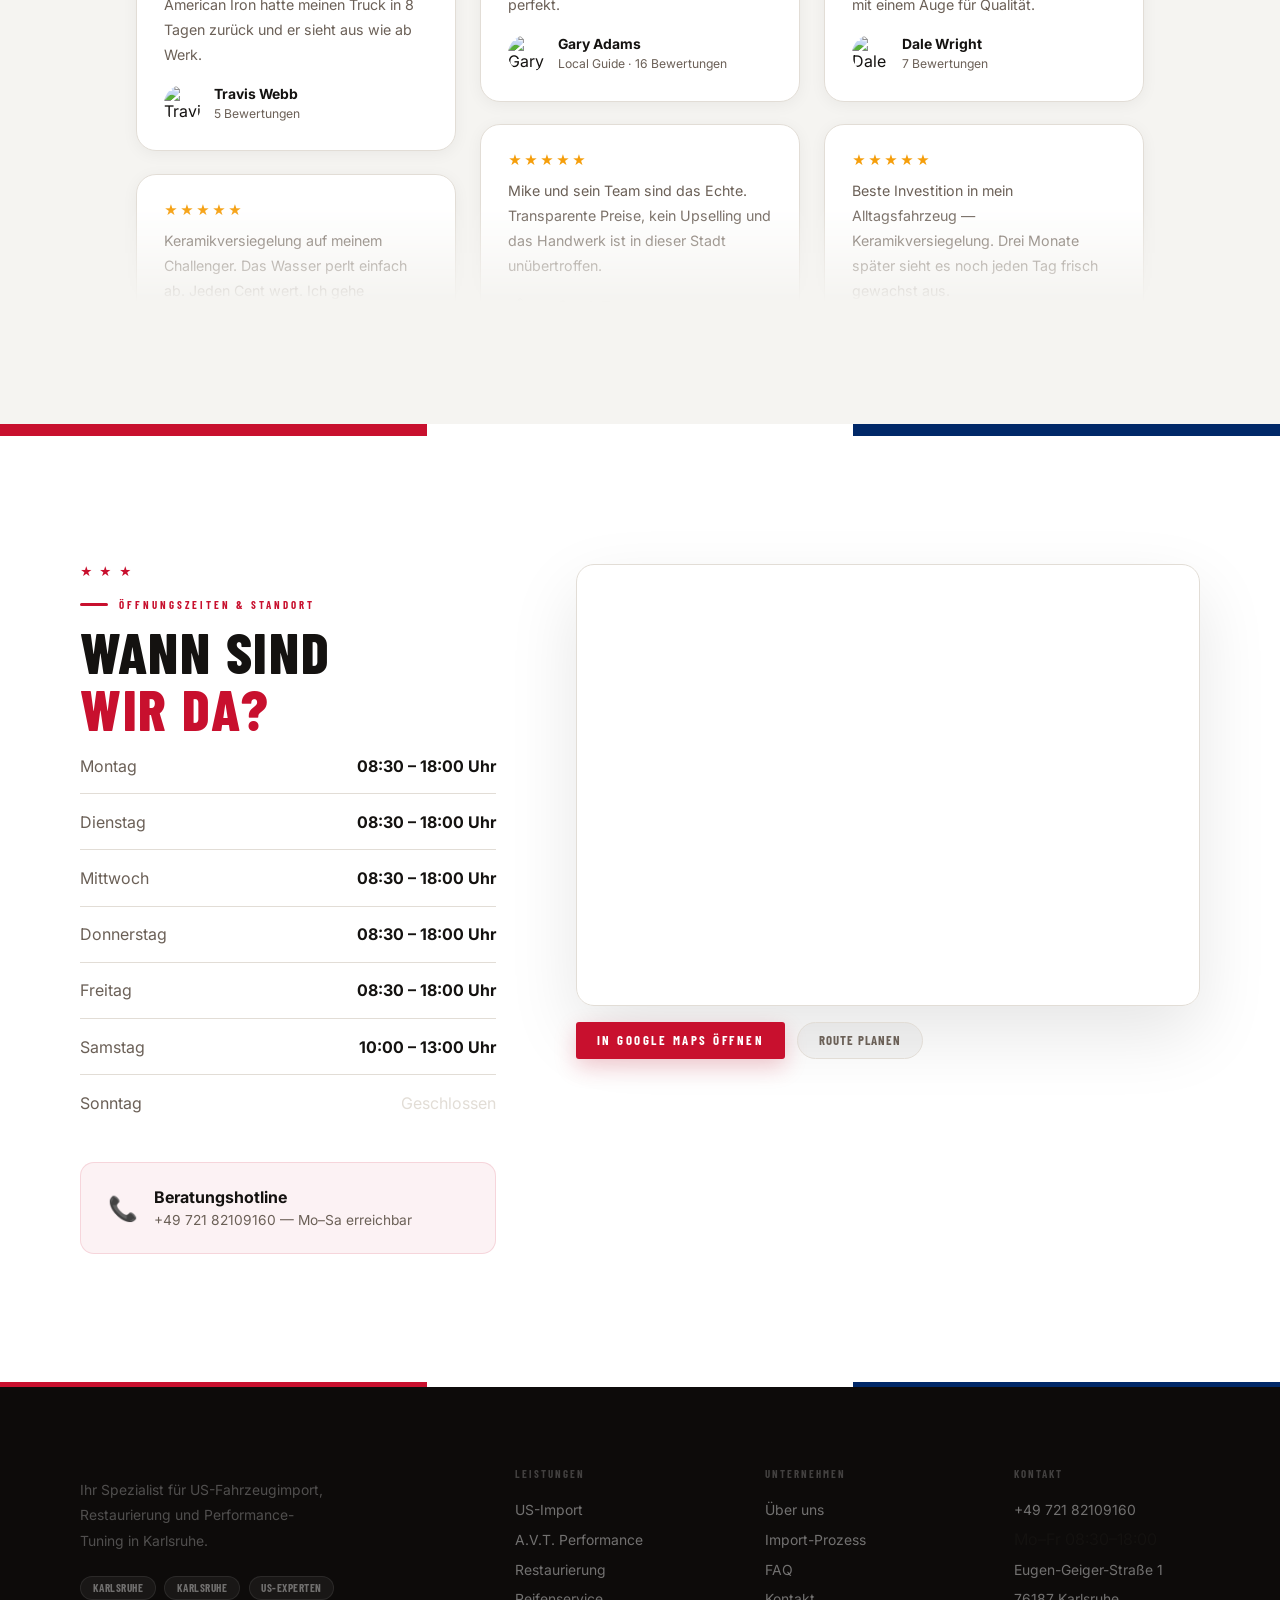
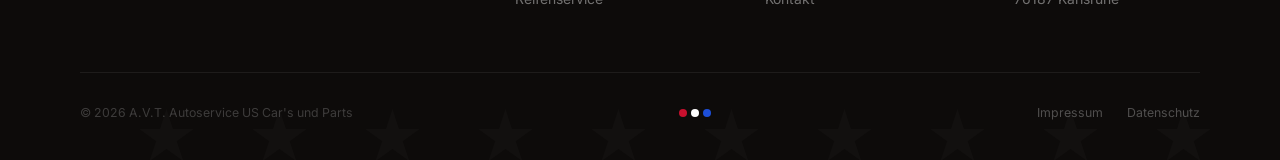
==== commit f88d80be: "Add A.V.T. logo SVG and embed in navbar across all pages Co-Authored-By: Claude Sonnet 4.6 <noreply@" ====
--- a/index.html
+++ b/index.html
@@ -57,7 +57,7 @@
       box-shadow:0 4px 24px rgba(0,0,0,.07);
     }
     .logo-img { display:flex; align-items:center; text-decoration:none; flex-shrink:0; }
-    .logo-img img { height:38px; width:auto; object-fit:contain; border-radius:4px; display:block; }
+    .logo-img img { height:44px; width:auto; object-fit:contain; border-radius:4px; display:block; }
     .logo { font-family:'Barlow Condensed',sans-serif; font-size:1.4rem; font-weight:800; color:#fff; text-decoration:none; letter-spacing:.1em; text-transform:uppercase; display:flex; align-items:center; gap:.5rem; transition:color .3s; }
     .logo-star { color:var(--gold); font-size:.95rem; }
     nav.scrolled .logo { color:var(--dark); }
@@ -454,7 +454,7 @@
 
 <!-- NAV -->
 <nav id="nav">
-  
+  <a href="index.html" class="logo-img"><img src="logo.svg" alt="A.V.T. Autoservice US Car's und Parts" /></a>
   <ul class="nav-links">
     <li><a href="#leistungen">Leistungen</a></li>
     <li><a href="ueber-uns.html">Über uns</a></li>
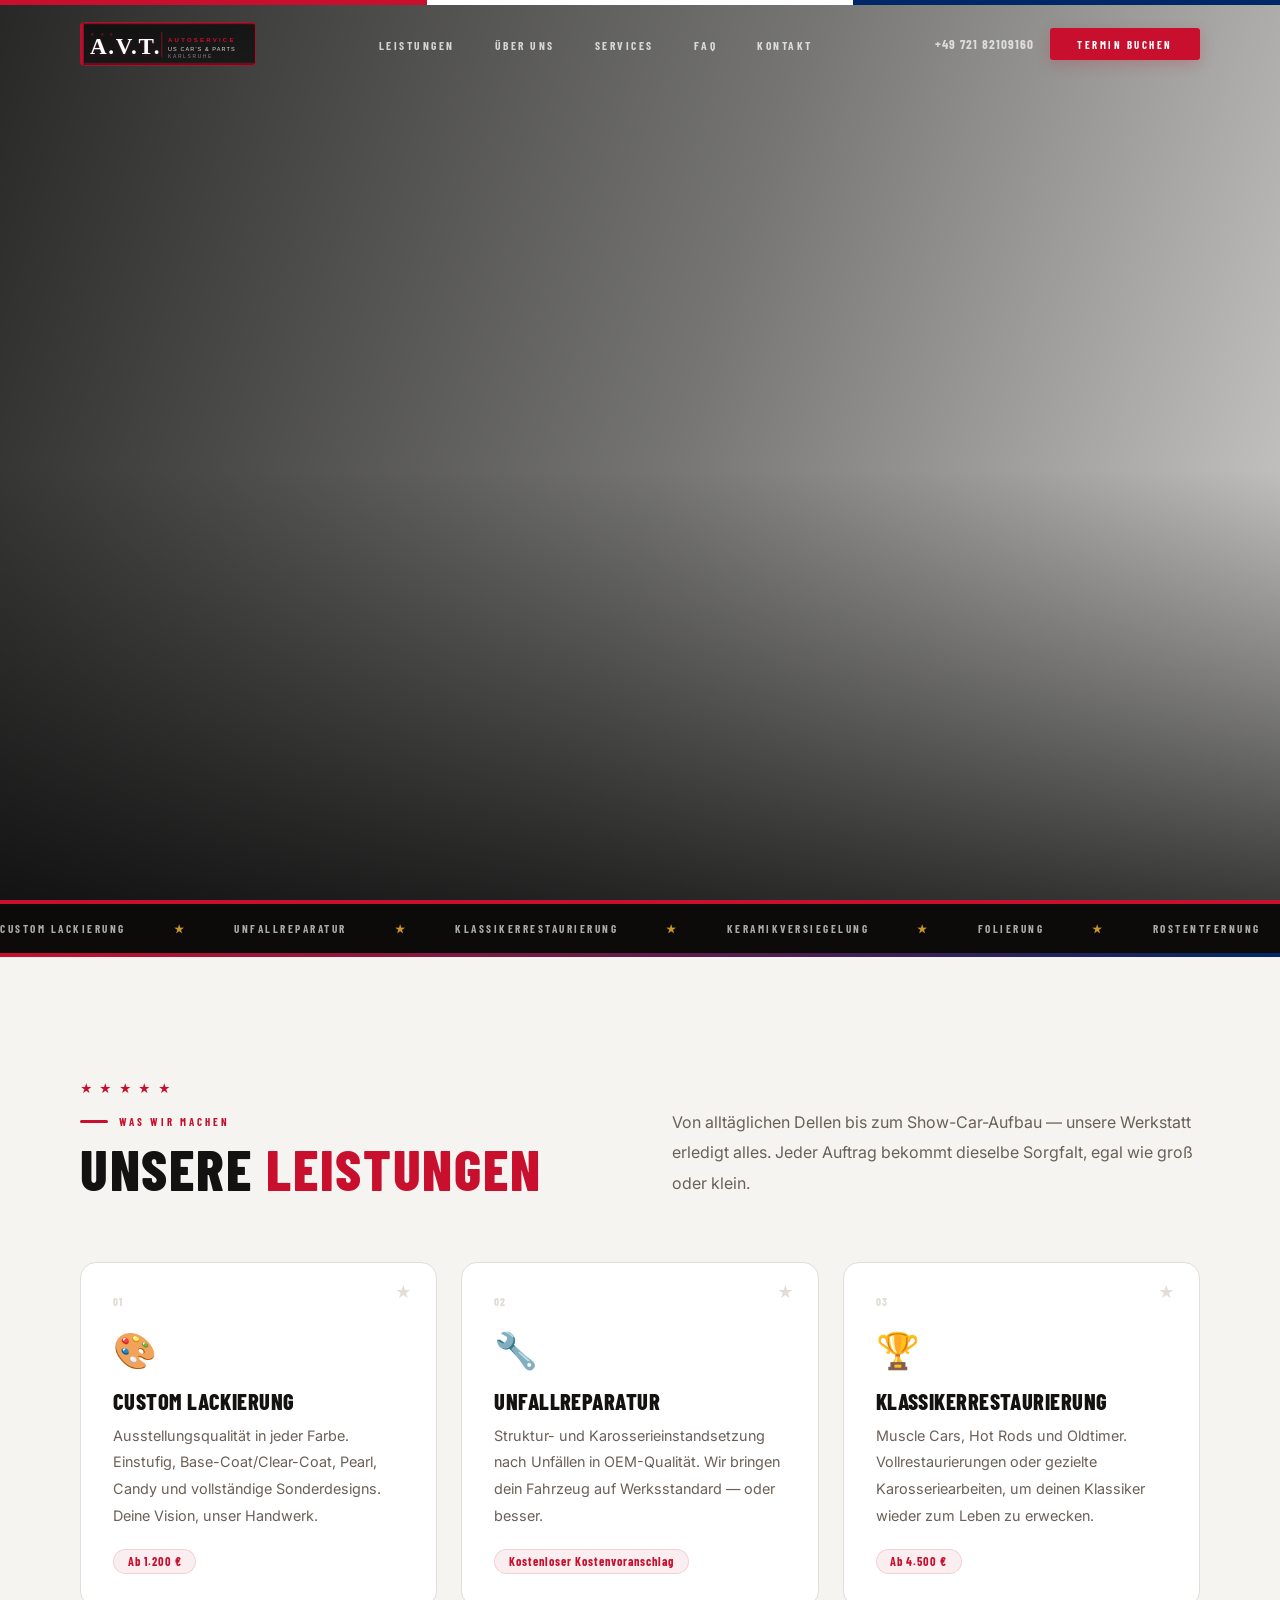
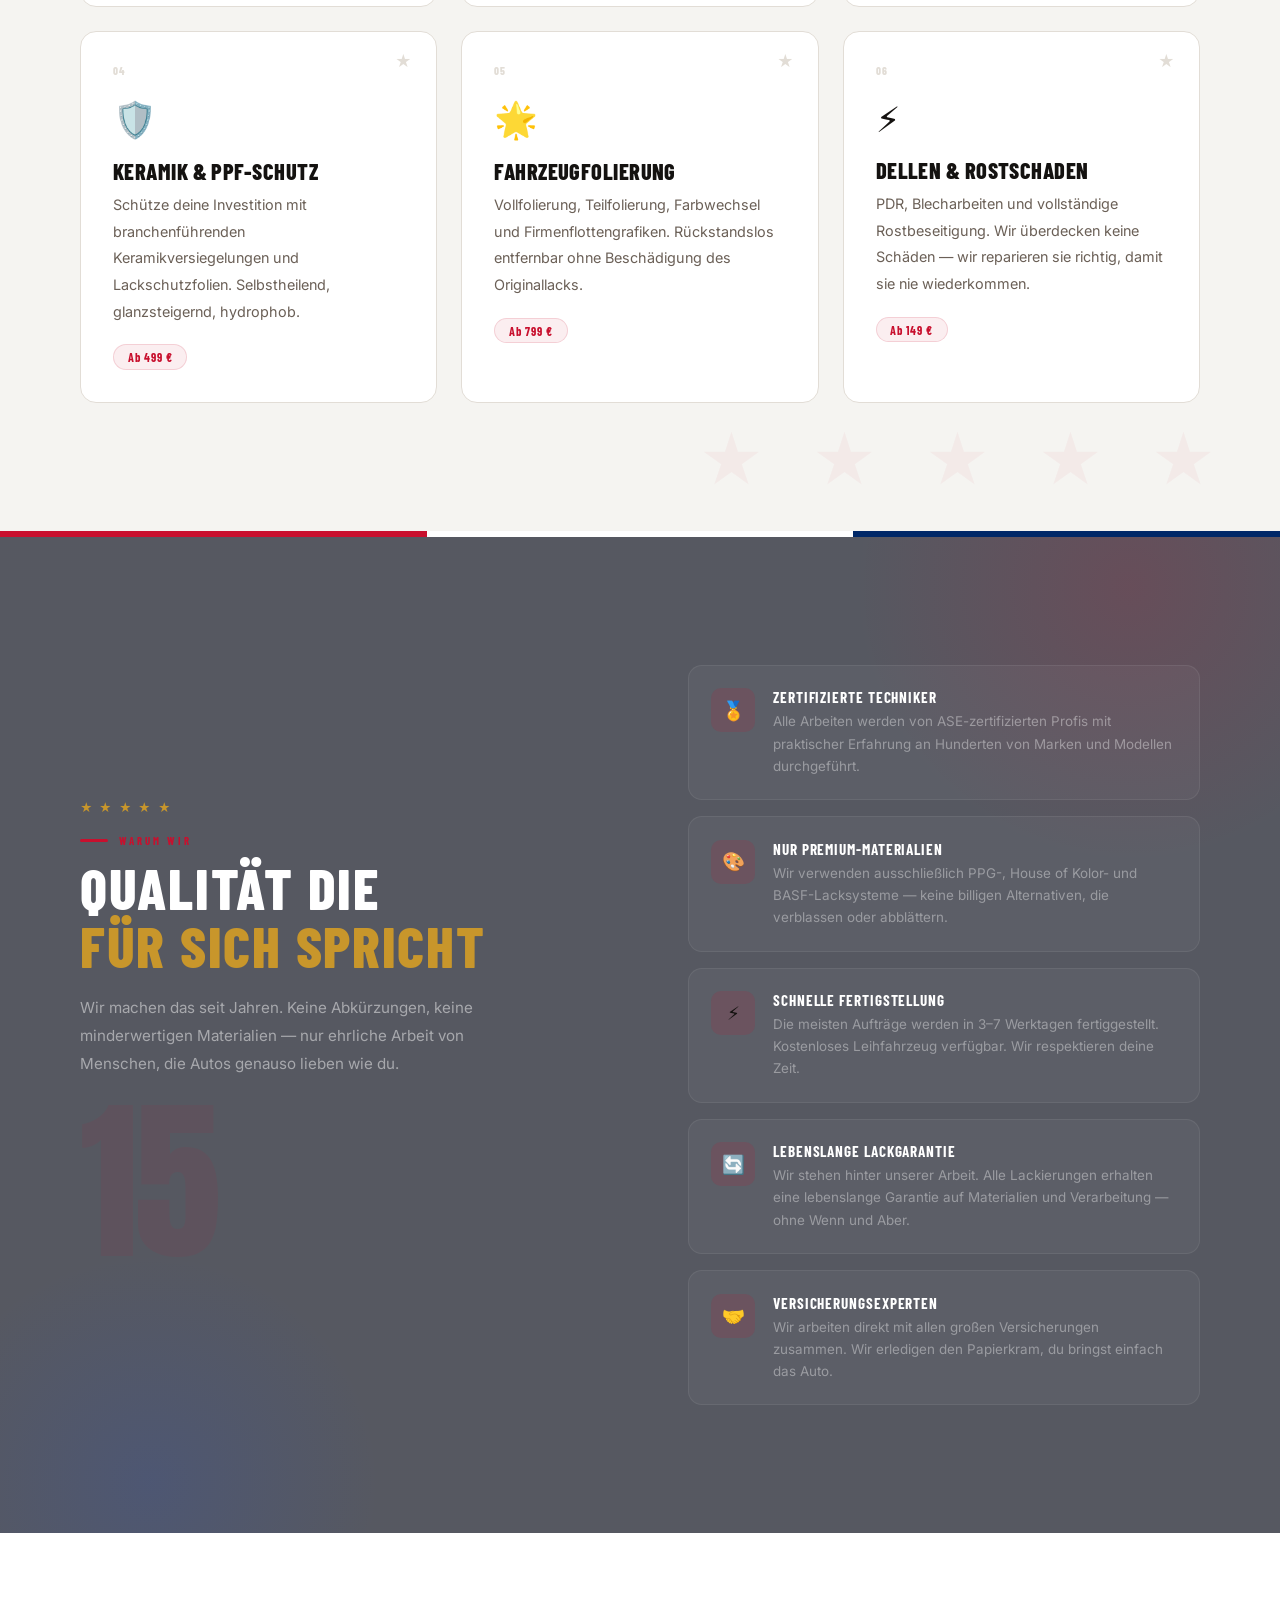
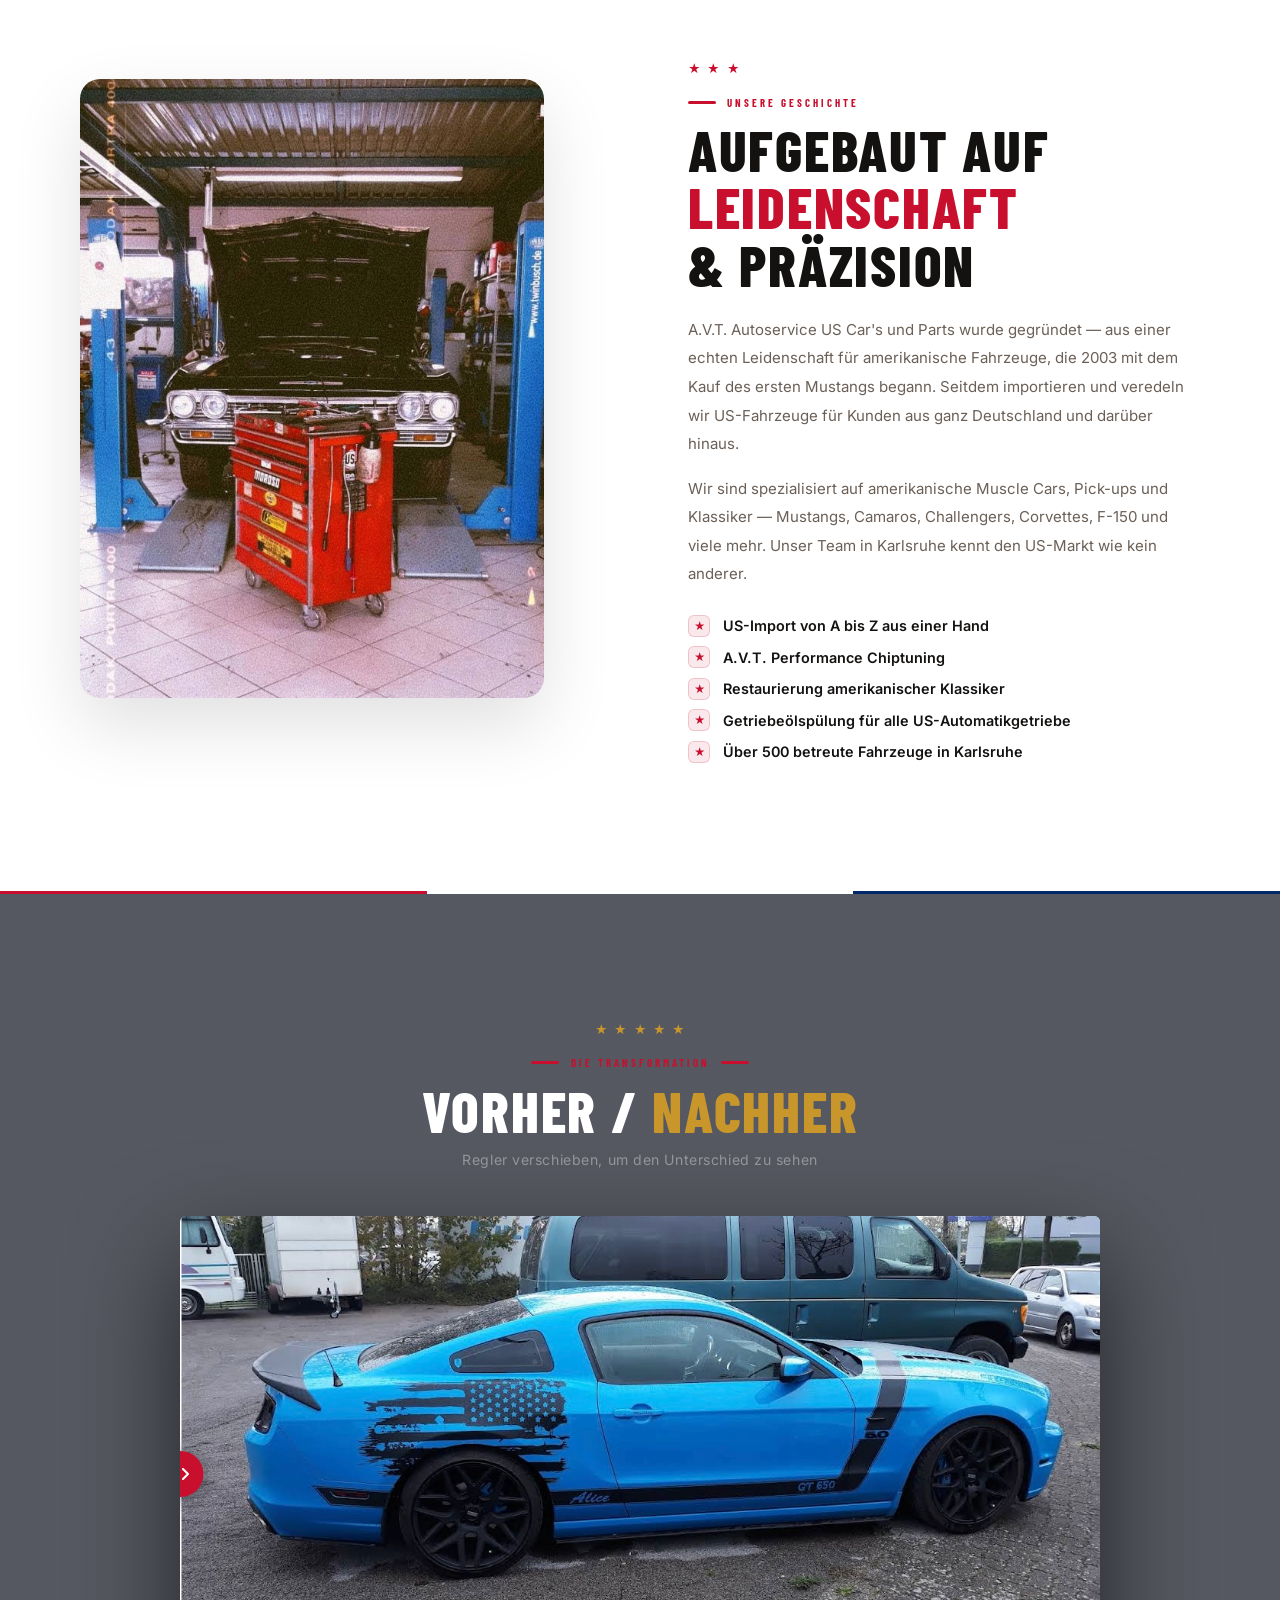
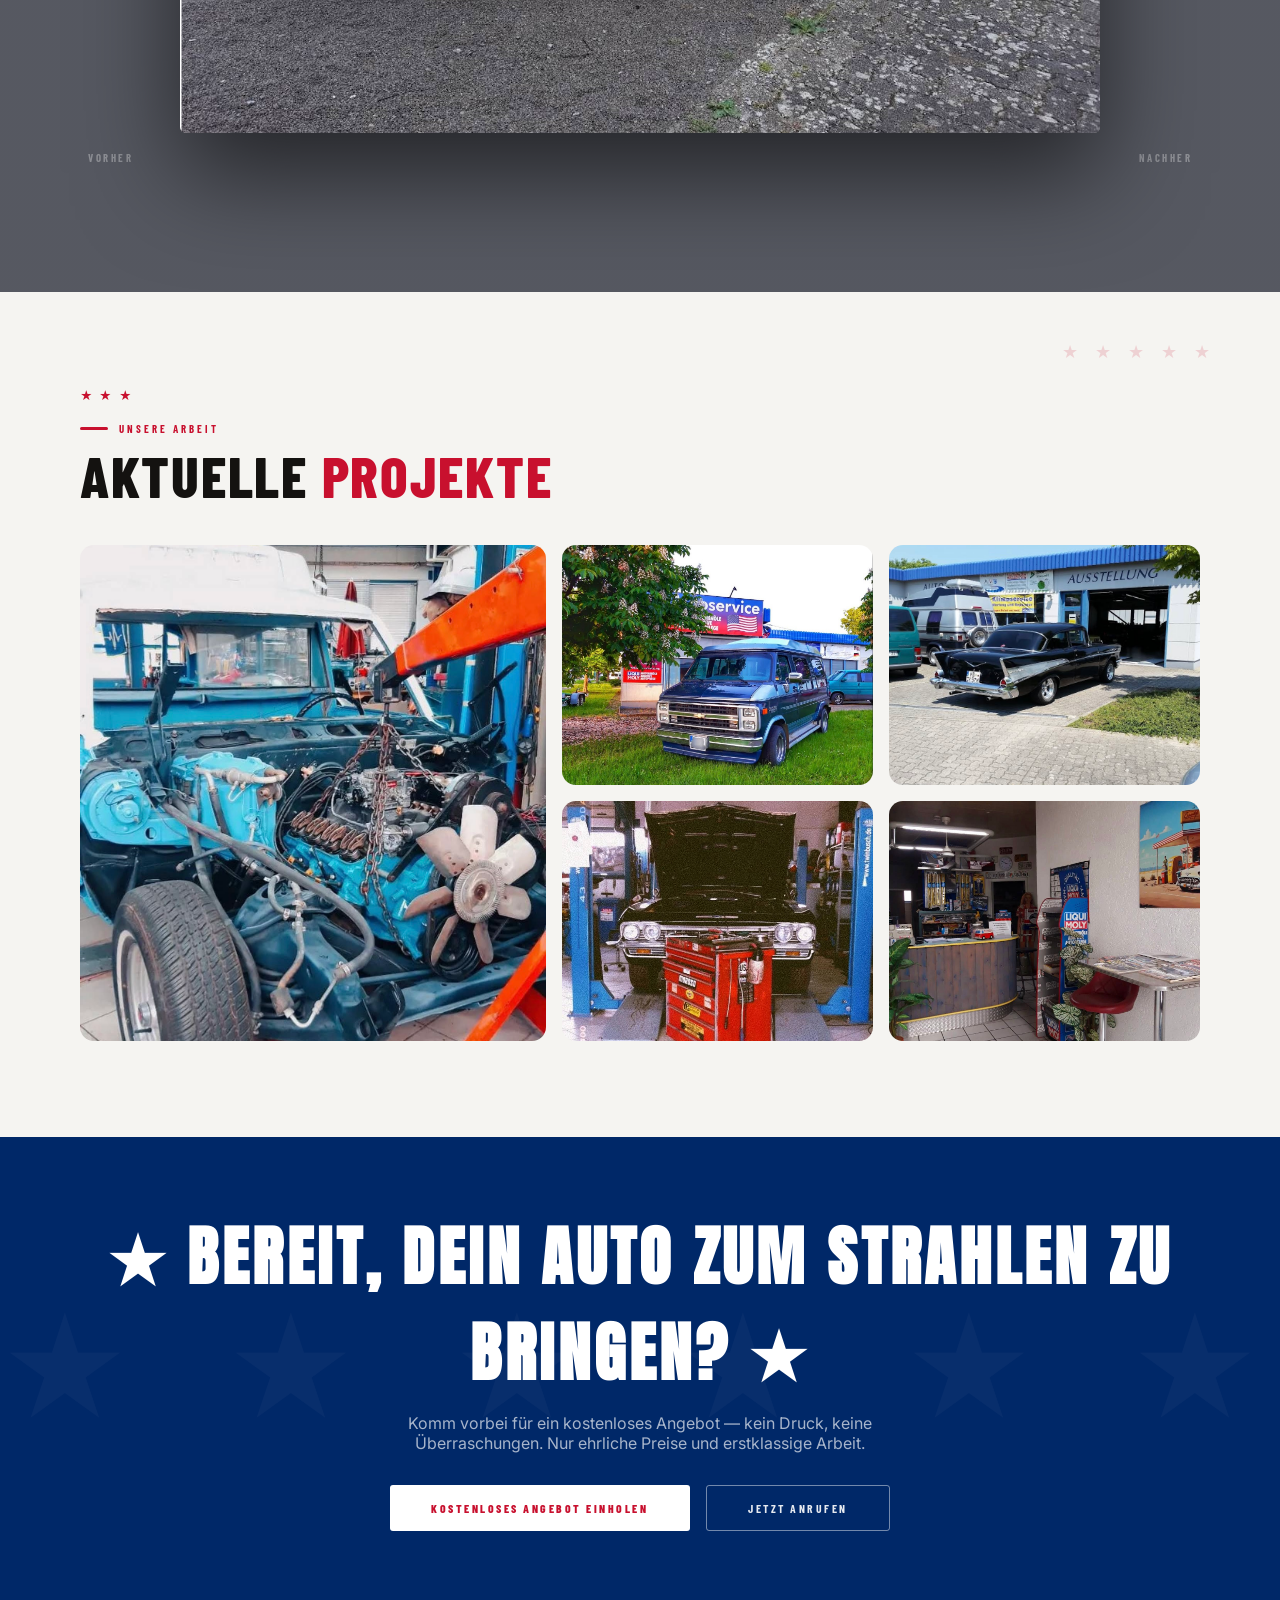
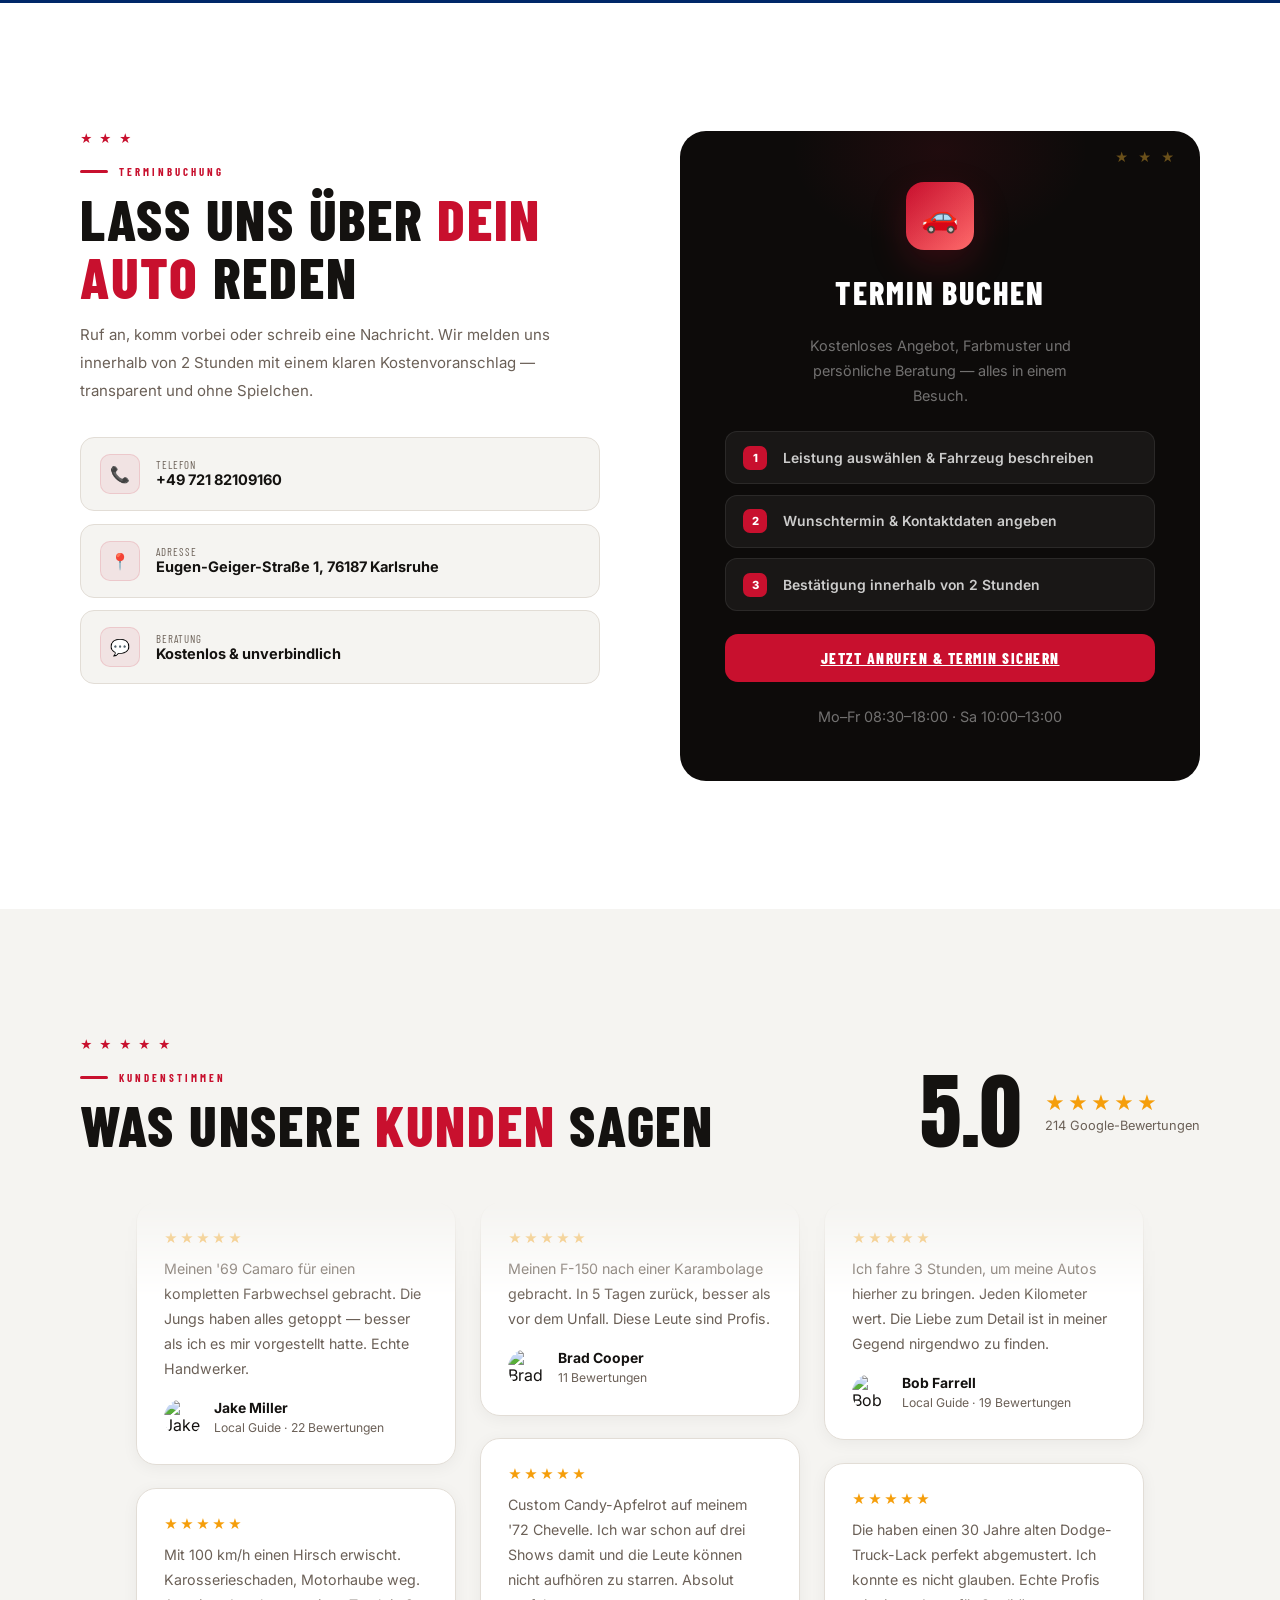
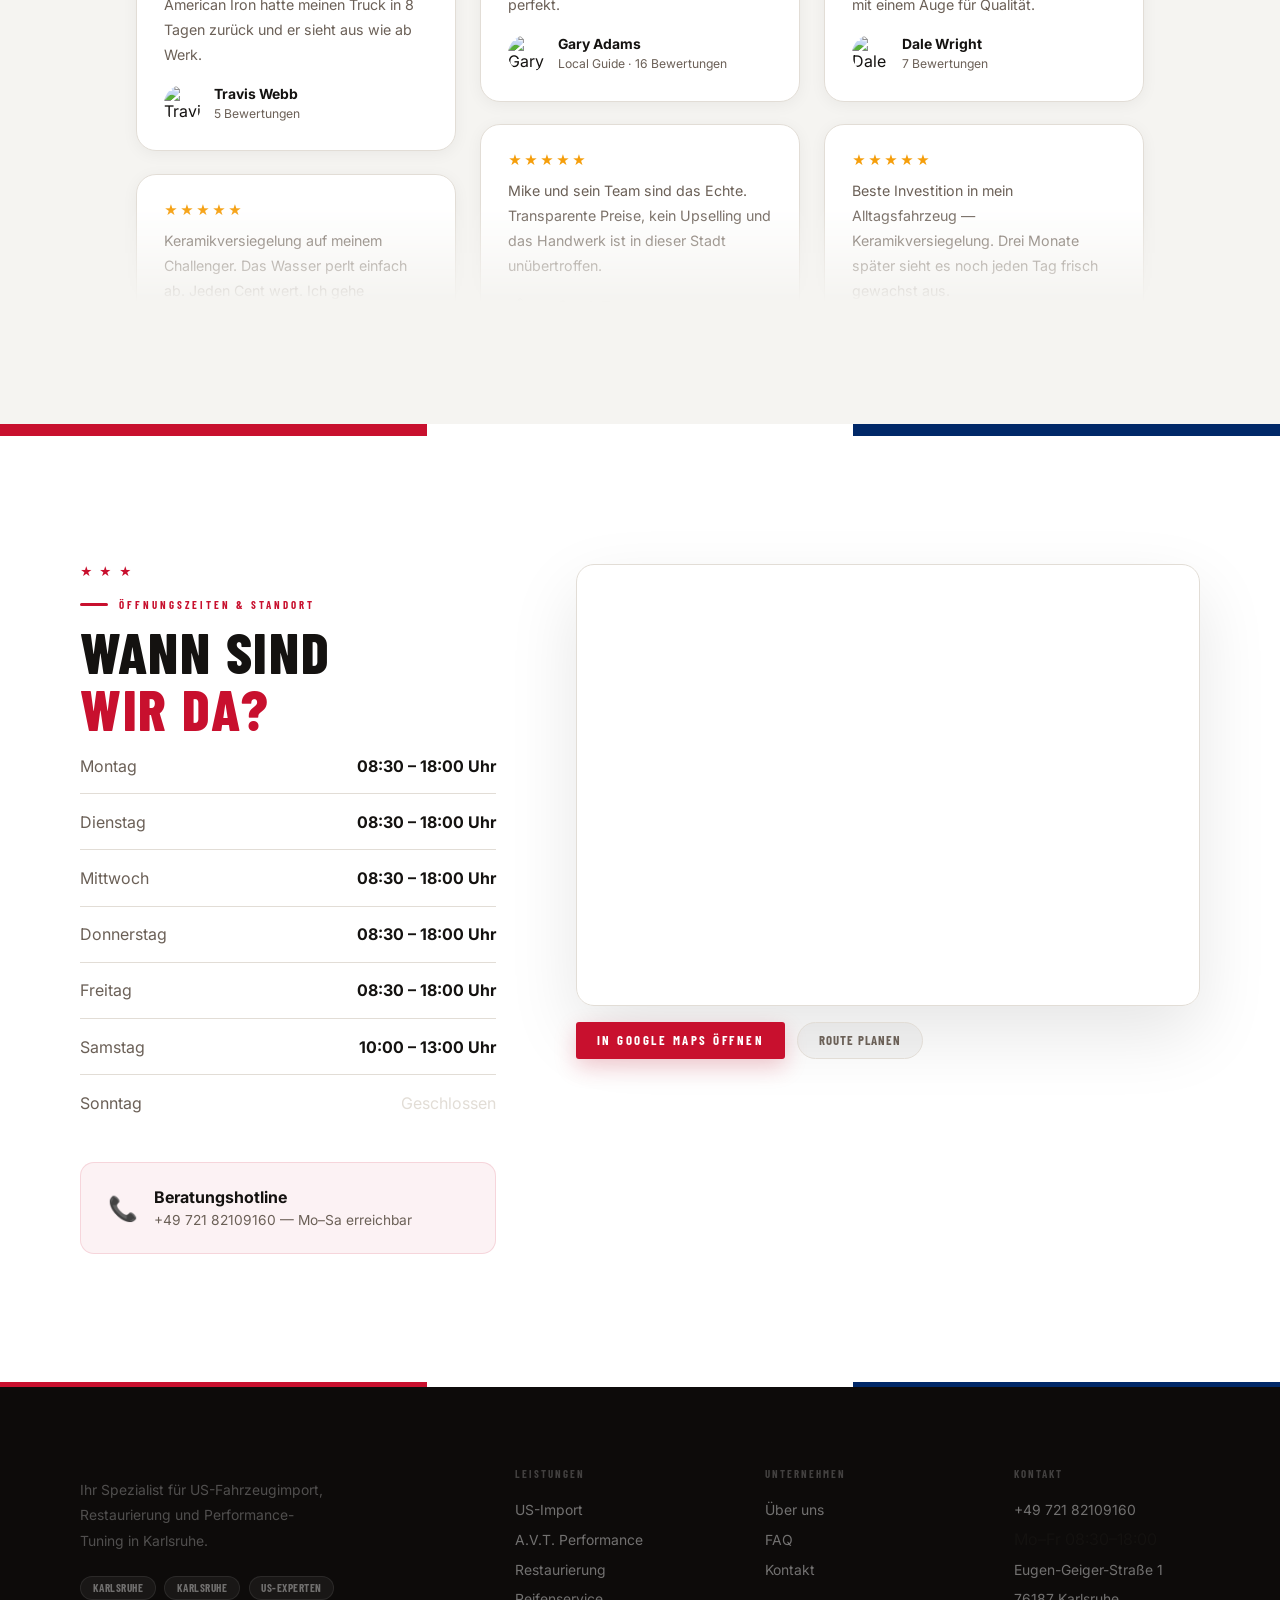
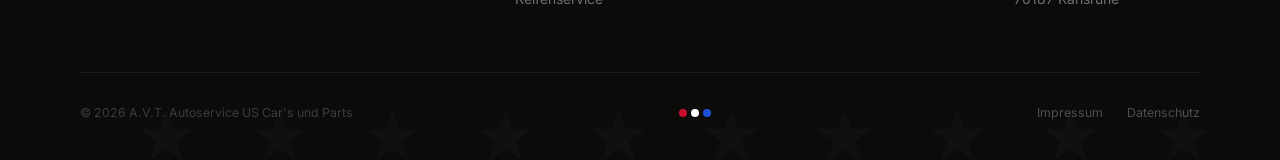
==== commit 9a411166: "Remove Getriebeöl and Import pages and all references Co-Authored-By: Claude Sonnet 4.6 <noreply@ant" ====
--- a/index.html
+++ b/index.html
@@ -459,8 +459,8 @@
     <li><a href="#leistungen">Leistungen</a></li>
     <li><a href="ueber-uns.html">Über uns</a></li>
     <li><a href="leistungen.html">Services</a></li>
-    <li><a href="getriebeoel.html">Getriebeöl</a></li>
-    <li><a href="import-prozess.html">Import</a></li>
+    
+    
     <li><a href="faq.html">FAQ</a></li>
     <li><a href="kontakt.html">Kontakt</a></li>
   </ul>
@@ -480,8 +480,8 @@
     <li><a href="#leistungen" class="drawer-link">Leistungen</a></li>
     <li><a href="ueber-uns.html" class="drawer-link">Über uns</a></li>
     <li><a href="leistungen.html" class="drawer-link">Services</a></li>
-    <li><a href="getriebeoel.html" class="drawer-link">Getriebeölspülung</a></li>
-    <li><a href="import-prozess.html" class="drawer-link">Import</a></li>
+    
+    
     <li><a href="faq.html" class="drawer-link">FAQ</a></li>
     <li><a href="kontakt.html" class="drawer-link">Kontakt</a></li>
   </ul>
@@ -851,7 +851,7 @@
         </div>
       </div>
       <div class="f-col"><h4>Leistungen</h4><ul><li><a href="leistungen.html">US-Import</a></li><li><a href="leistungen.html">A.V.T. Performance</a></li><li><a href="leistungen.html">Restaurierung</a></li><li><a href="leistungen.html">Reifenservice</a></li></ul></div>
-      <div class="f-col"><h4>Unternehmen</h4><ul><li><a href="ueber-uns.html">Über uns</a></li><li><a href="import-prozess.html">Import-Prozess</a></li><li><a href="faq.html">FAQ</a></li><li><a href="kontakt.html">Kontakt</a></li></ul></div>
+      <div class="f-col"><h4>Unternehmen</h4><ul><li><a href="ueber-uns.html">Über uns</a></li><li><a href="faq.html">FAQ</a></li><li><a href="kontakt.html">Kontakt</a></li></ul></div>
       <div class="f-col"><h4>Kontakt</h4><ul><li><a href="tel:+4972182109160">+49 721 82109160</a></li><li>Mo–Fr 08:30–18:00</li><li><a href="kontakt.html">Eugen-Geiger-Straße 1</a></li><li><a href="kontakt.html">76187 Karlsruhe</a></li></ul></div>
     </div>
     <div class="footer-bottom">
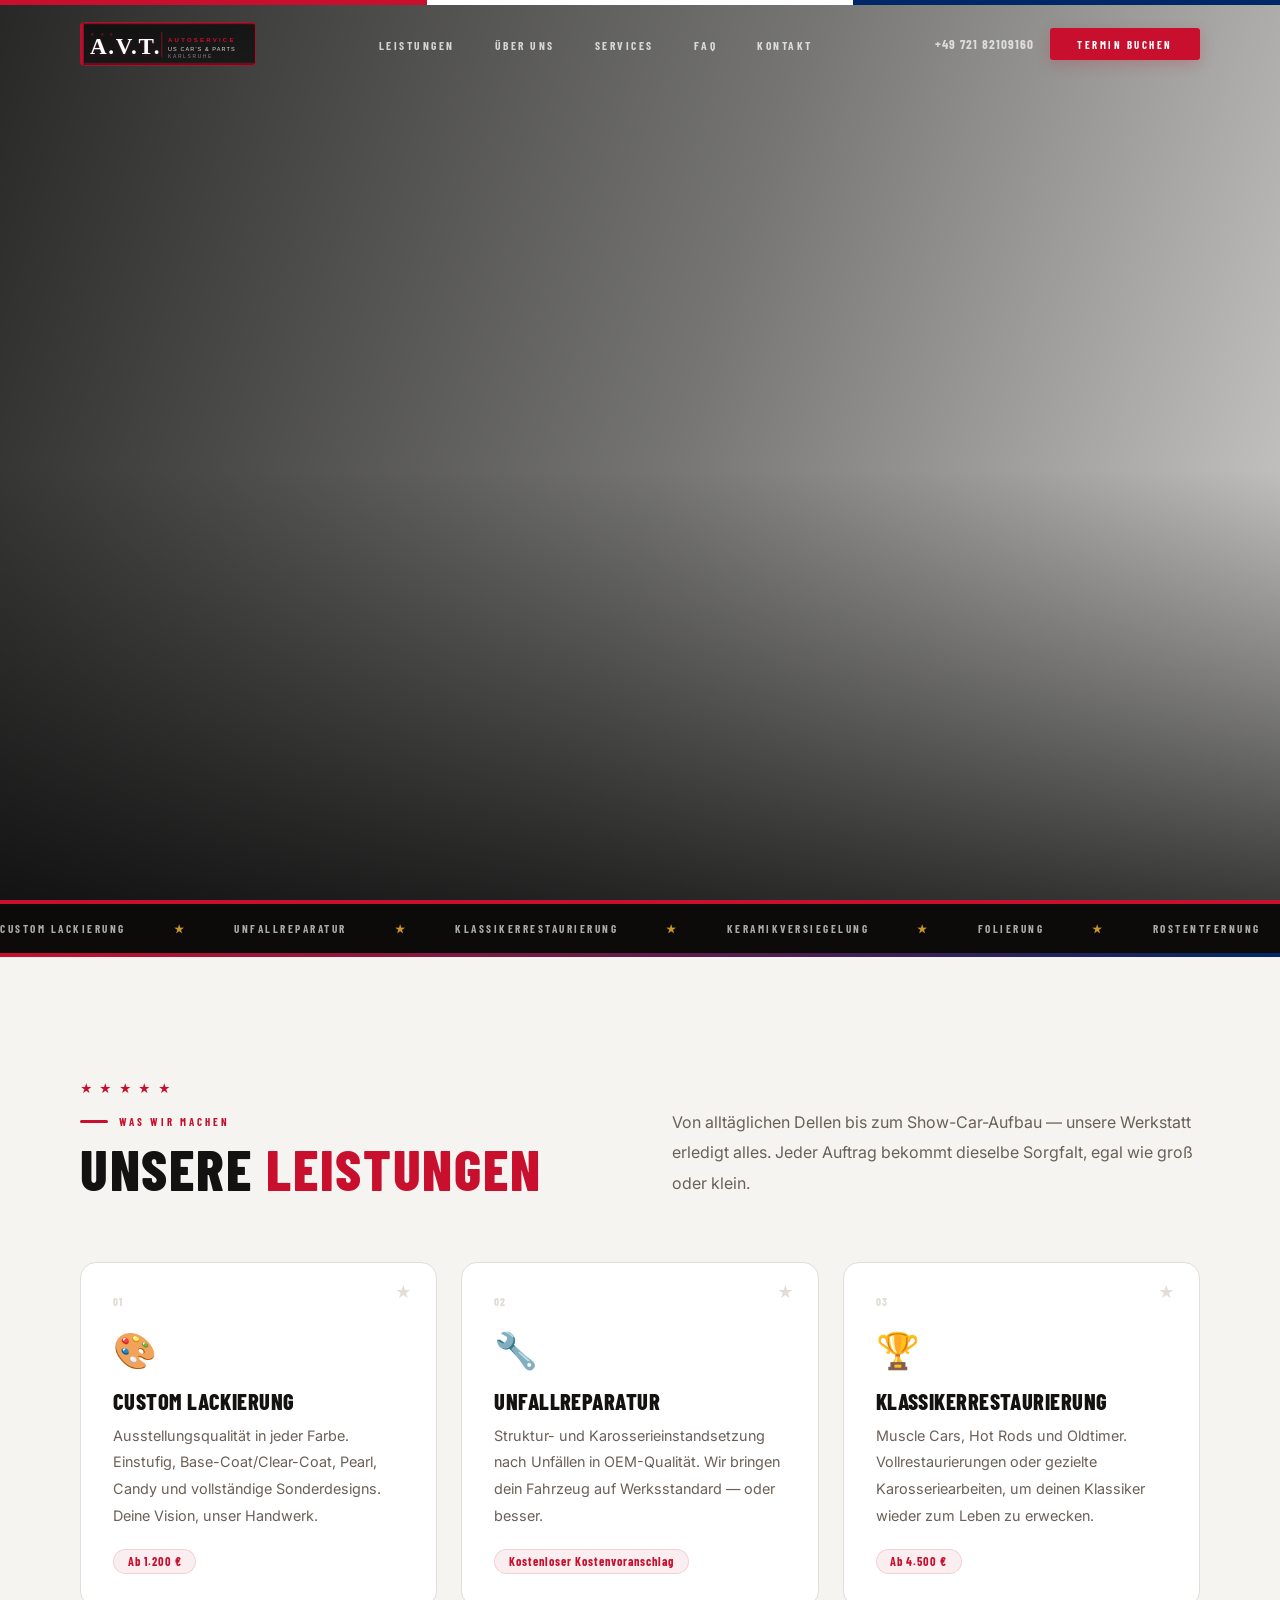
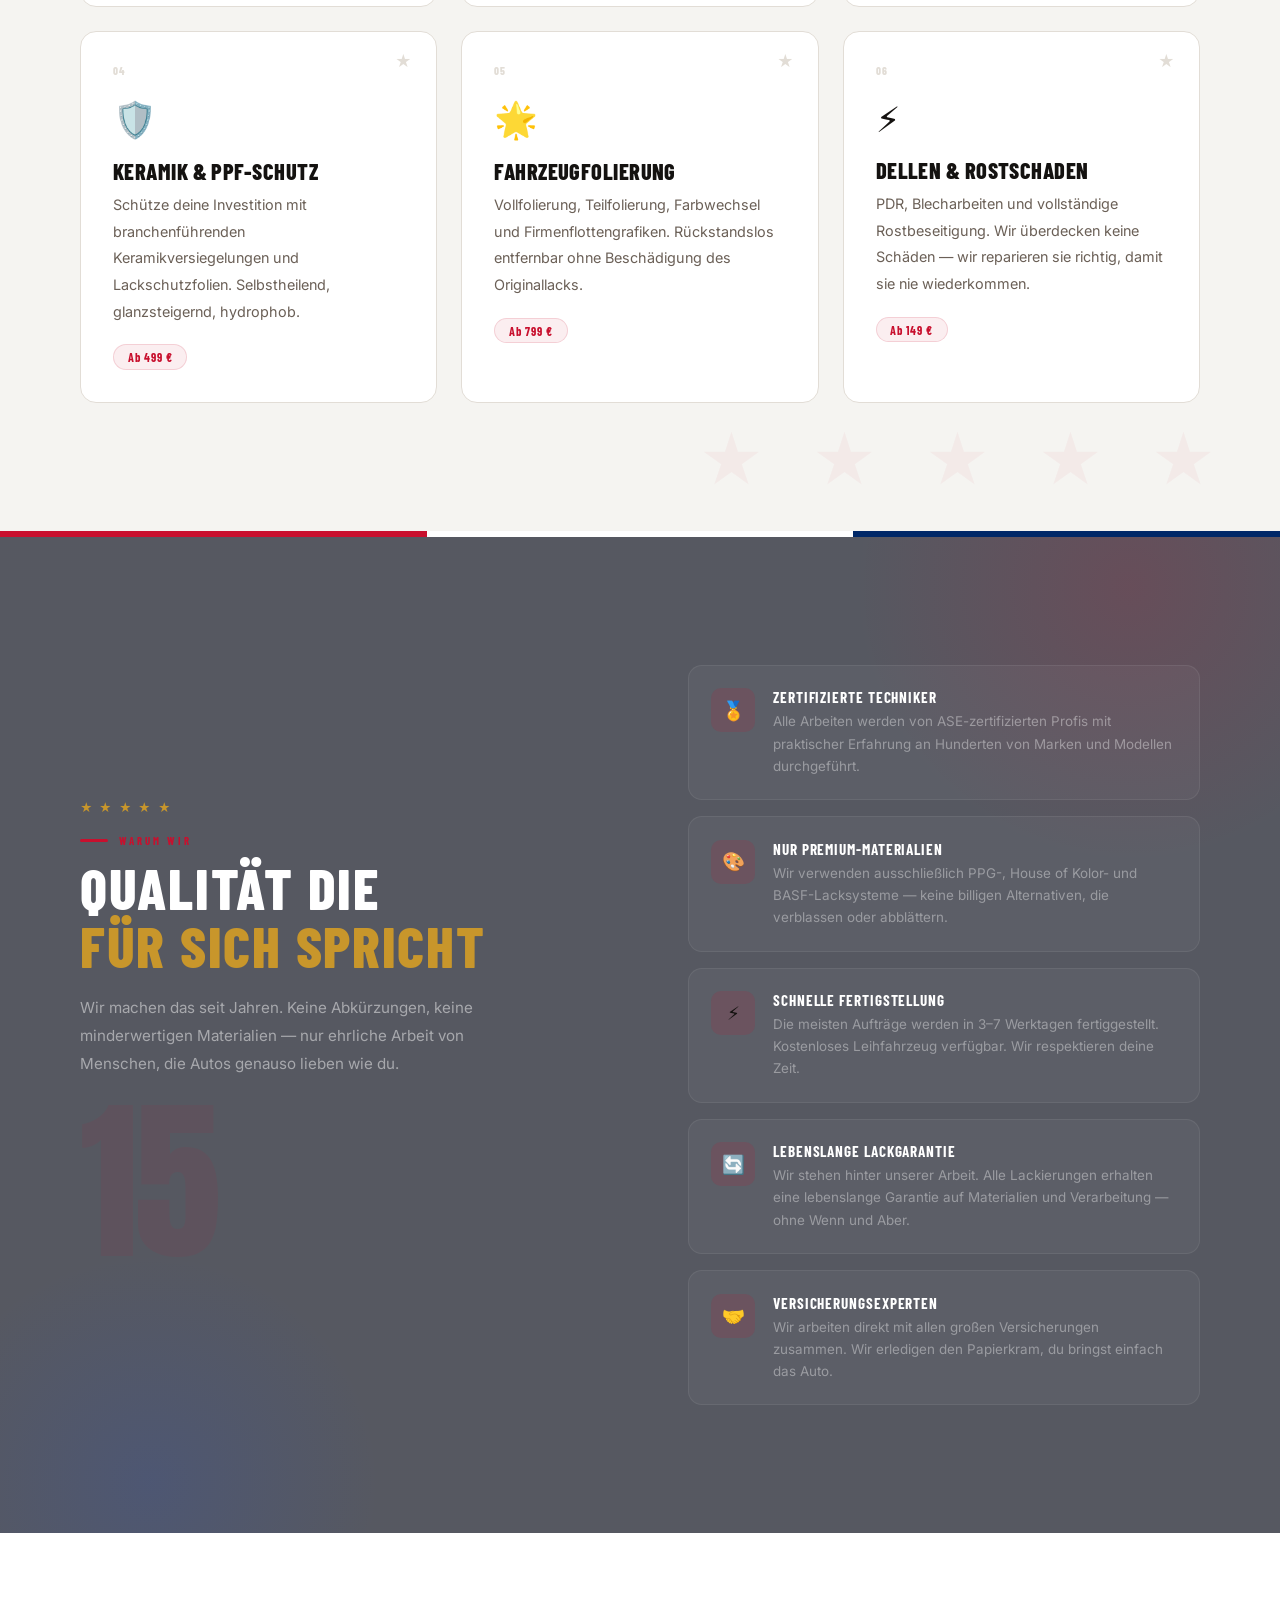
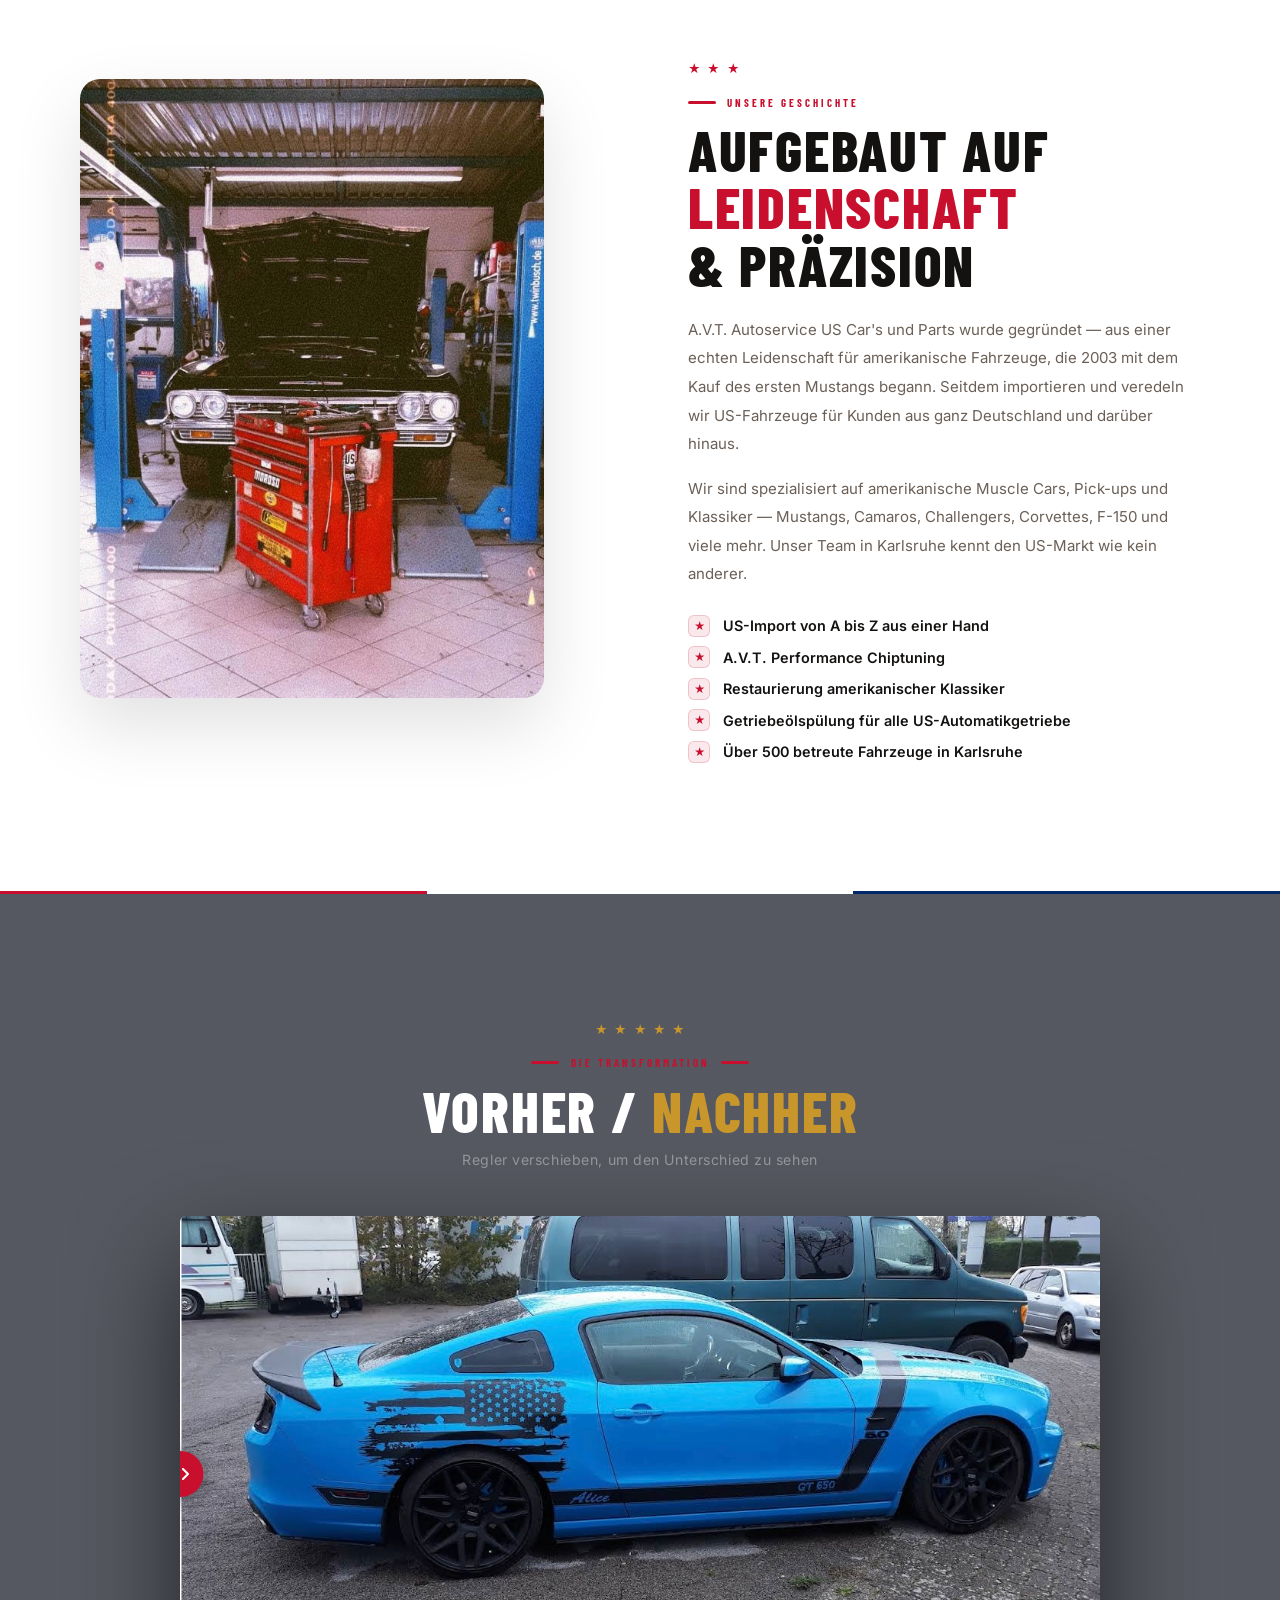
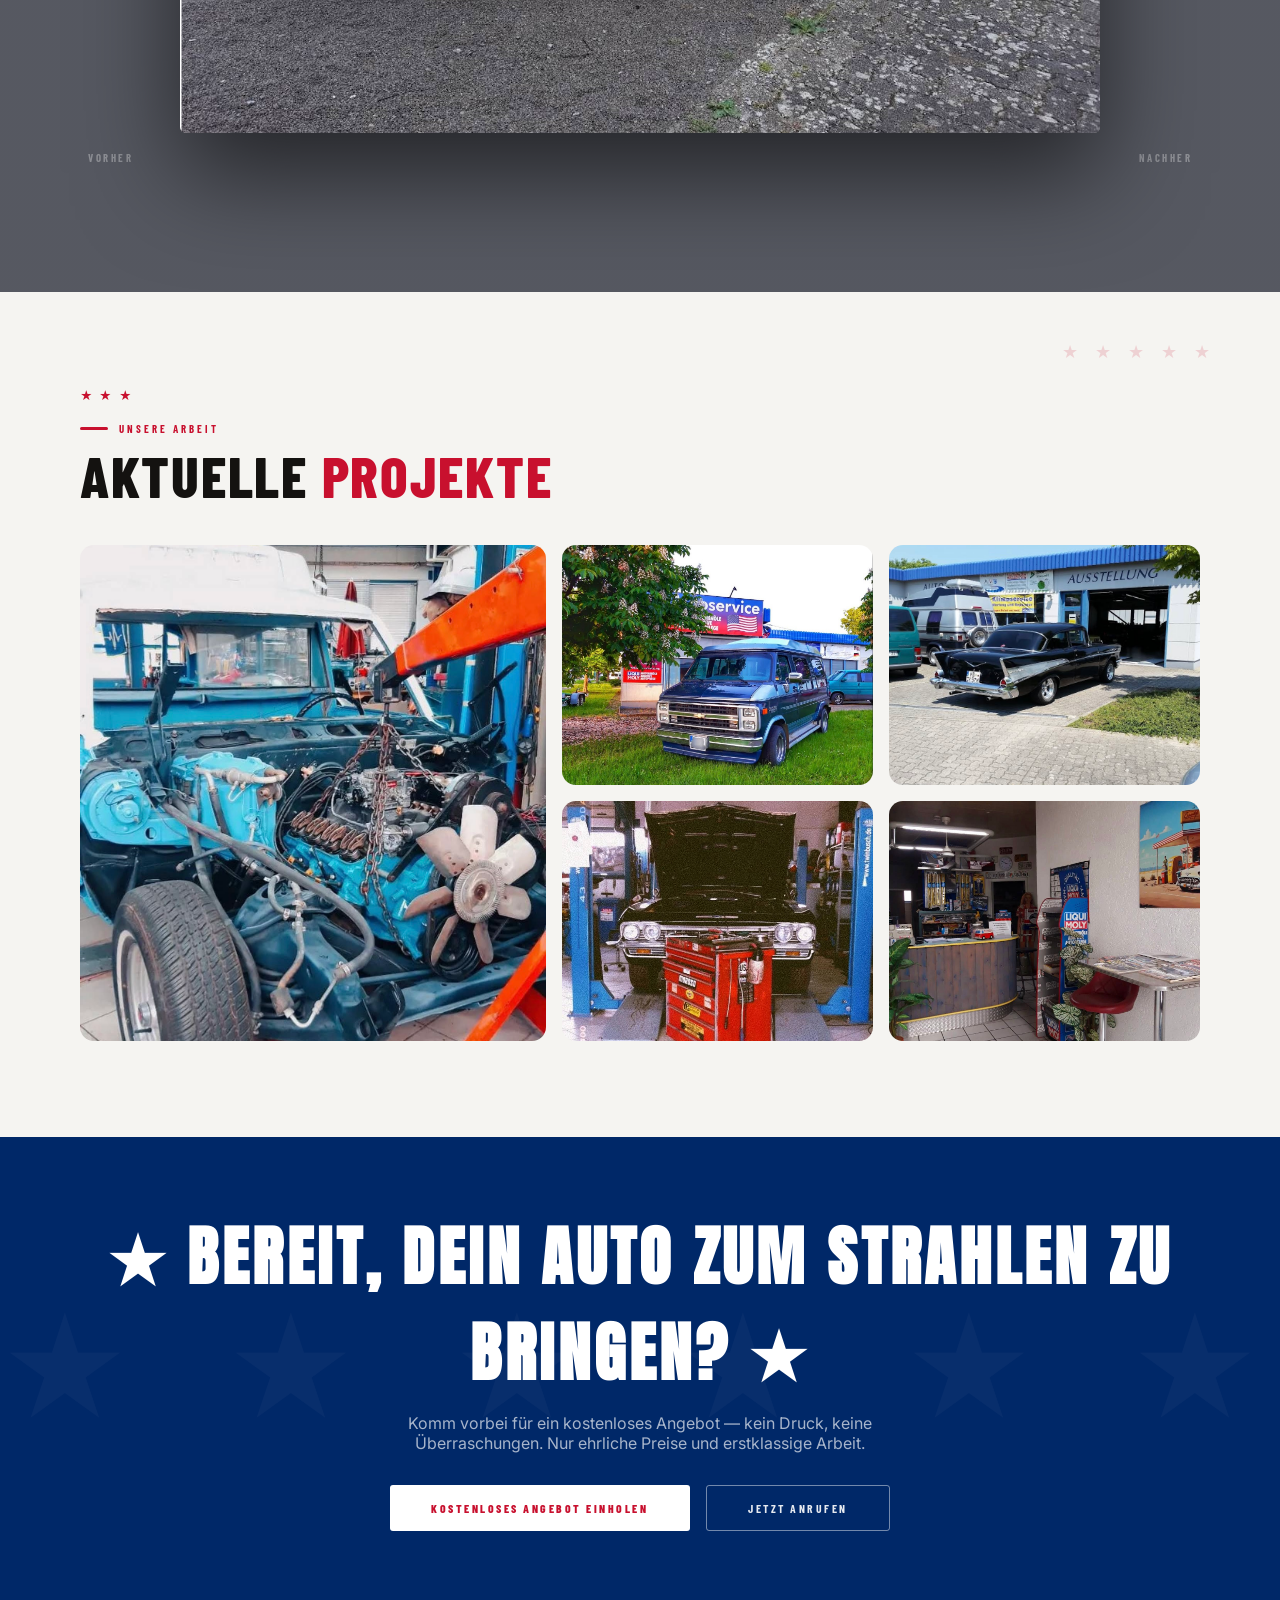
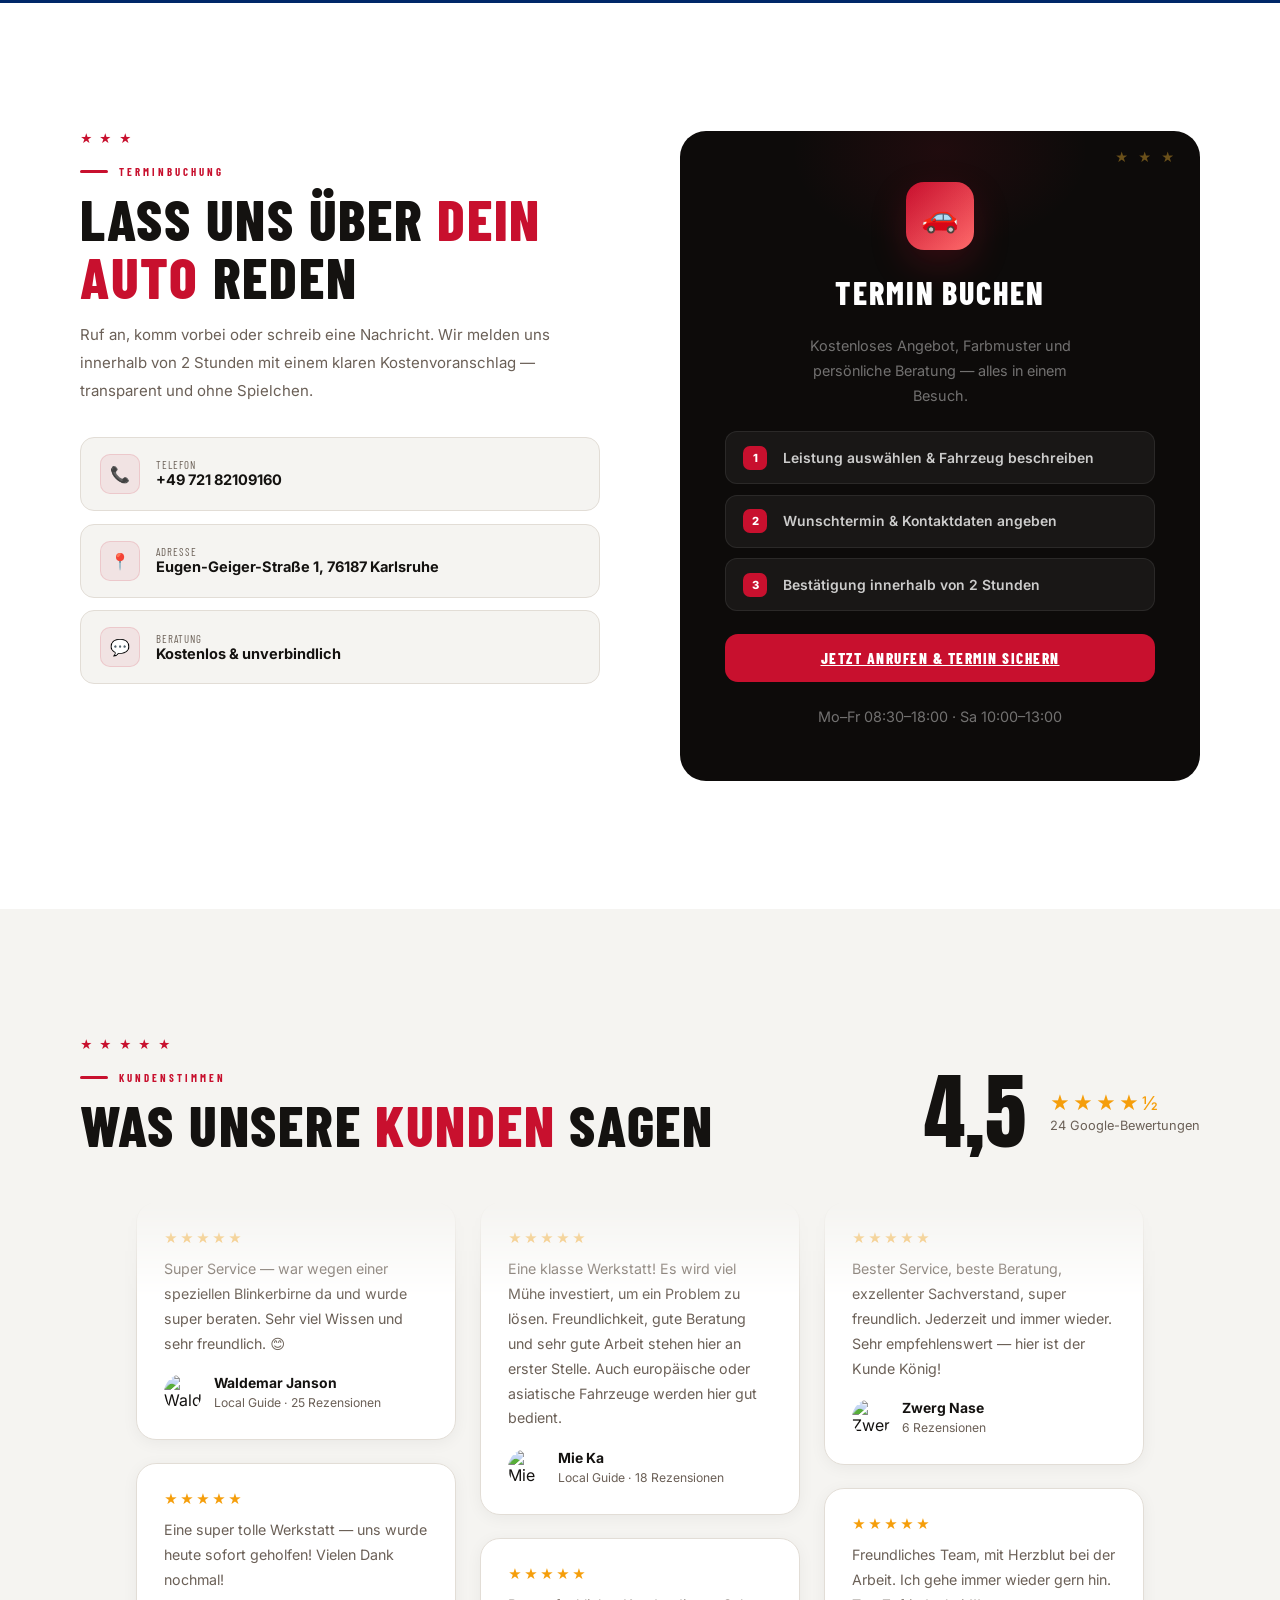
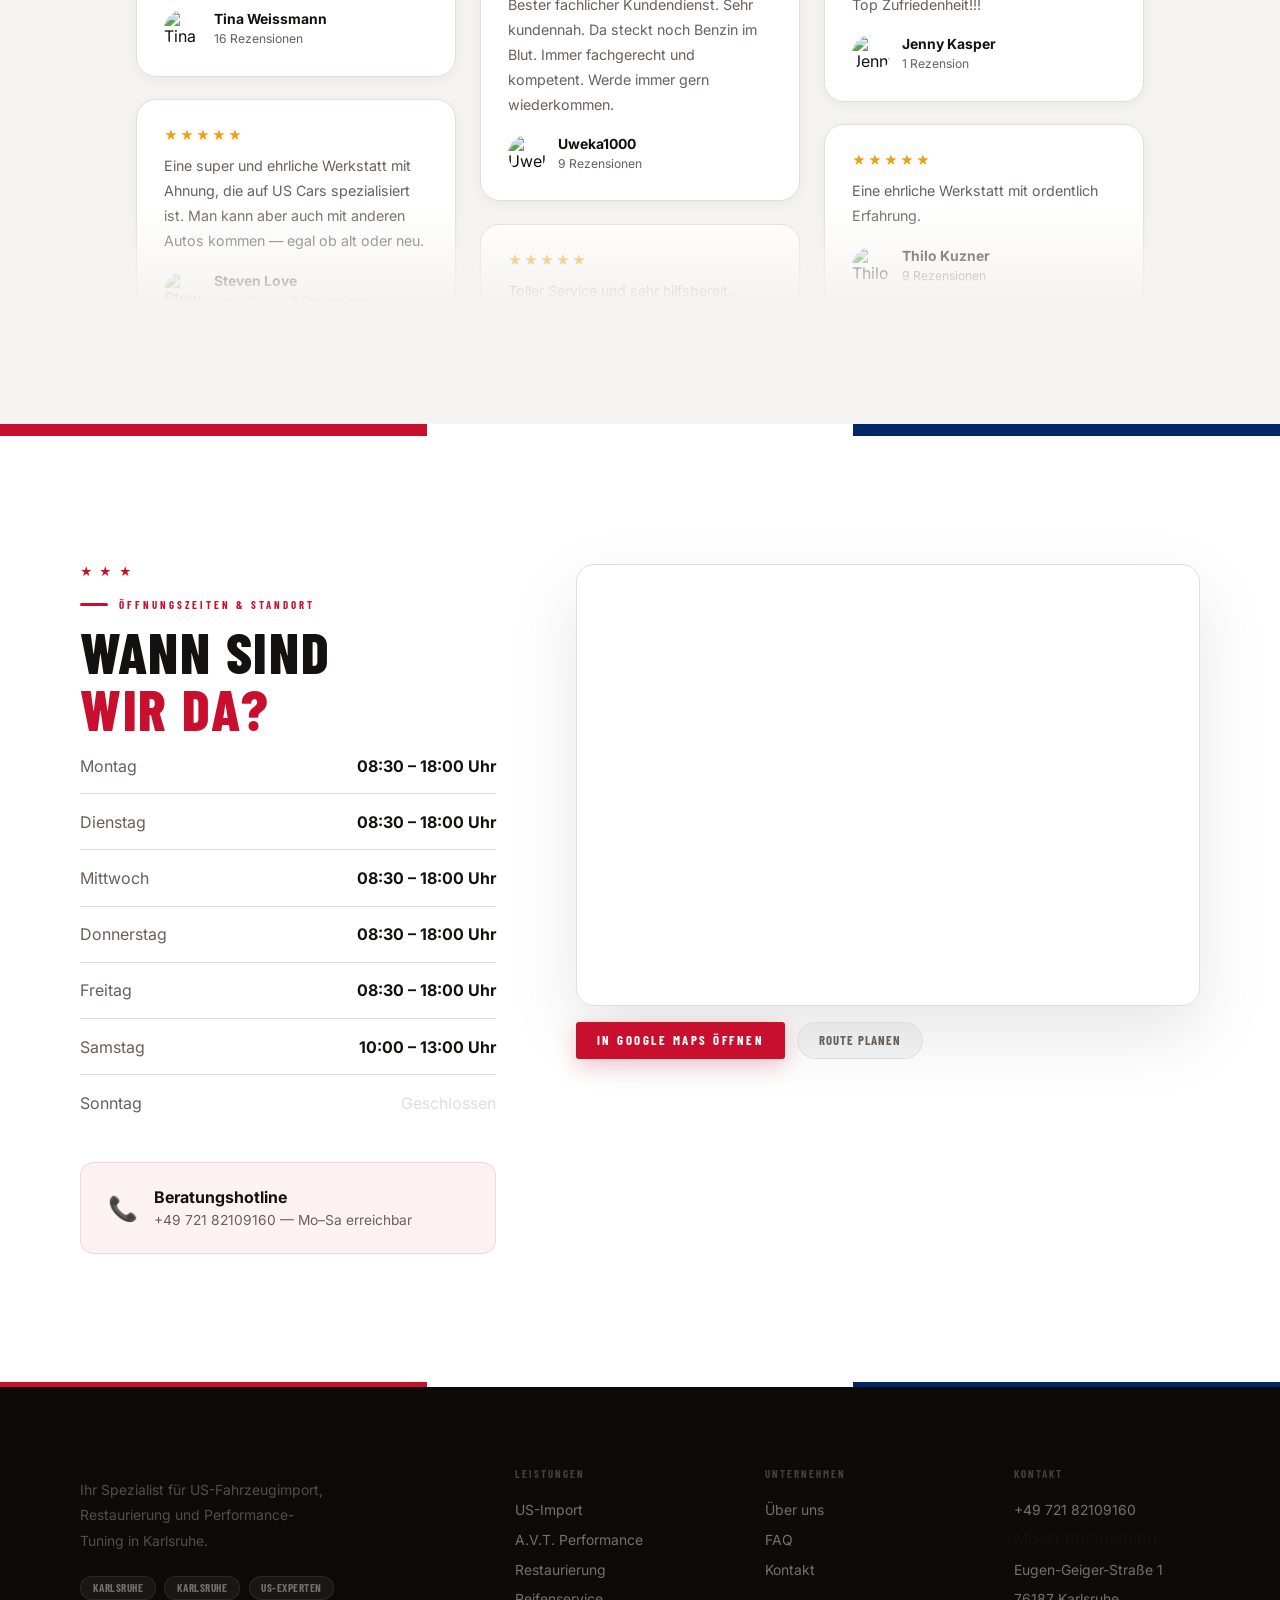
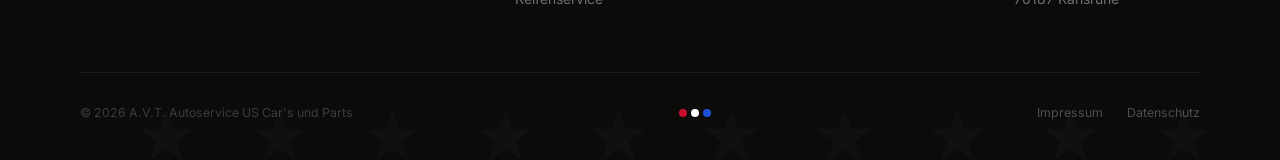
==== commit b234243e: "Replace fake reviews with real Google reviews, update rating to 4,5 / 24 Co-Authored-By: Claude Sonn" ====
--- a/index.html
+++ b/index.html
@@ -745,54 +745,47 @@
         <h2 class="s-title">Was unsere <em>Kunden</em> sagen</h2>
       </div>
       <div class="rev-score">
-        <div class="rev-big">5.0</div>
-        <div><div class="rev-stars">★★★★★</div><div class="rev-count">214 Google-Bewertungen</div></div>
+        <div class="rev-big">4,5</div>
+        <div><div class="rev-stars">★★★★½</div><div class="rev-count">24 Google-Bewertungen</div></div>
       </div>
     </div>
     <div class="testi-cols-wrap">
       <!-- Spalte 1 -->
       <div class="testi-col">
         <div class="testi-col-inner" style="--dur:28s">
-          <div class="t-card"><div class="t-stars">★★★★★</div><p class="t-card-text">Meinen '69 Camaro für einen kompletten Farbwechsel gebracht. Die Jungs haben alles getoppt — besser als ich es mir vorgestellt hatte. Echte Handwerker.</p><div class="t-card-person"><img src="https://ui-avatars.com/api/?name=Jake+Miller&background=f5f4f1&color=C8102E&size=80&bold=true" alt="Jake Miller"><div><strong>Jake Miller</strong><span>Local Guide · 22 Bewertungen</span></div></div></div>
-          <div class="t-card"><div class="t-stars">★★★★★</div><p class="t-card-text">Mit 100 km/h einen Hirsch erwischt. Karosserieschaden, Motorhaube weg. American Iron hatte meinen Truck in 8 Tagen zurück und er sieht aus wie ab Werk.</p><div class="t-card-person"><img src="https://ui-avatars.com/api/?name=Travis+Webb&background=f5f4f1&color=C8102E&size=80&bold=true" alt="Travis Webb"><div><strong>Travis Webb</strong><span>5 Bewertungen</span></div></div></div>
-          <div class="t-card"><div class="t-stars">★★★★★</div><p class="t-card-text">Keramikversiegelung auf meinem Challenger. Das Wasser perlt einfach ab. Jeden Cent wert. Ich gehe nirgendwo anders mehr hin.</p><div class="t-card-person"><img src="https://ui-avatars.com/api/?name=Chris+D&background=f5f4f1&color=C8102E&size=80&bold=true" alt="Chris D"><div><strong>Chris D</strong><span>Local Guide · 38 Bewertungen</span></div></div></div>
-          <div class="t-card"><div class="t-stars">★★★★★</div><p class="t-card-text">Meinen Mustang in Matt-Schwarz folieren lassen. Die Montage war perfekt — keine Blasen, keine losen Ränder. Absolut zufrieden.</p><div class="t-card-person"><img src="https://ui-avatars.com/api/?name=Amanda+R&background=f5f4f1&color=C8102E&size=80&bold=true" alt="Amanda R"><div><strong>Amanda R</strong><span>8 Bewertungen</span></div></div></div>
-          <div class="t-card"><div class="t-stars">★★★★★</div><p class="t-card-text">Ehrliche Werkstatt, faire Preise, unglaubliche Qualität. Mike hat mich durch jeden Schritt geführt und es gab keine Überraschungen auf der Endrechnung.</p><div class="t-card-person"><img src="https://ui-avatars.com/api/?name=Tom+H&background=f5f4f1&color=C8102E&size=80&bold=true" alt="Tom H"><div><strong>Tom H</strong><span>Local Guide · 51 Bewertungen</span></div></div></div>
-          <div class="t-card"><div class="t-stars">★★★★★</div><p class="t-card-text">Beste Karosserie­werkstatt, die ich je genutzt habe. Mein klassischer Corvette brauchte Rostreparatur und einen kompletten Neulack. Das Ergebnis ist atemberaubend.</p><div class="t-card-person"><img src="https://ui-avatars.com/api/?name=Larry+Stone&background=f5f4f1&color=C8102E&size=80&bold=true" alt="Larry Stone"><div><strong>Larry Stone</strong><span>3 Bewertungen</span></div></div></div>
+          <div class="t-card"><div class="t-stars">★★★★★</div><p class="t-card-text">Super Service — war wegen einer speziellen Blinkerbirne da und wurde super beraten. Sehr viel Wissen und sehr freundlich. 😊</p><div class="t-card-person"><img src="https://ui-avatars.com/api/?name=Waldemar+Janson&background=f5f4f1&color=C8102E&size=80&bold=true" alt="Waldemar Janson"><div><strong>Waldemar Janson</strong><span>Local Guide · 25 Rezensionen</span></div></div></div>
+          <div class="t-card"><div class="t-stars">★★★★★</div><p class="t-card-text">Eine super tolle Werkstatt — uns wurde heute sofort geholfen! Vielen Dank nochmal!</p><div class="t-card-person"><img src="https://ui-avatars.com/api/?name=Tina+Weissmann&background=f5f4f1&color=C8102E&size=80&bold=true" alt="Tina Weissmann"><div><strong>Tina Weissmann</strong><span>16 Rezensionen</span></div></div></div>
+          <div class="t-card"><div class="t-stars">★★★★★</div><p class="t-card-text">Eine super und ehrliche Werkstatt mit Ahnung, die auf US Cars spezialisiert ist. Man kann aber auch mit anderen Autos kommen — egal ob alt oder neu.</p><div class="t-card-person"><img src="https://ui-avatars.com/api/?name=Steven+Love&background=f5f4f1&color=C8102E&size=80&bold=true" alt="Steven Love"><div><strong>Steven Love</strong><span>Local Guide · 6 Rezensionen</span></div></div></div>
+          <div class="t-card"><div class="t-stars">★★★★★</div><p class="t-card-text">Spontan mit einem Camaro vorgefahren und um die Möglichkeit gebeten, die Reifensensoren anzulernen. Berater kam direkt mit dem entsprechenden Gerät zum Auto — und es hat geklappt! 🙂</p><div class="t-card-person"><img src="https://ui-avatars.com/api/?name=Ralf+Girod-Roux&background=f5f4f1&color=C8102E&size=80&bold=true" alt="Ralf Girod-Roux"><div><strong>Ralf Girod-Roux</strong><span>Local Guide · 40 Rezensionen</span></div></div></div>
           <!-- Duplikat für Loop -->
-          <div class="t-card"><div class="t-stars">★★★★★</div><p class="t-card-text">Meinen '69 Camaro für einen kompletten Farbwechsel gebracht. Die Jungs haben alles getoppt — besser als ich es mir vorgestellt hatte. Echte Handwerker.</p><div class="t-card-person"><img src="https://ui-avatars.com/api/?name=Jake+Miller&background=f5f4f1&color=C8102E&size=80&bold=true" alt="Jake Miller"><div><strong>Jake Miller</strong><span>Local Guide · 22 Bewertungen</span></div></div></div>
-          <div class="t-card"><div class="t-stars">★★★★★</div><p class="t-card-text">Mit 100 km/h einen Hirsch erwischt. Karosserieschaden, Motorhaube weg. American Iron hatte meinen Truck in 8 Tagen zurück und er sieht aus wie ab Werk.</p><div class="t-card-person"><img src="https://ui-avatars.com/api/?name=Travis+Webb&background=f5f4f1&color=C8102E&size=80&bold=true" alt="Travis Webb"><div><strong>Travis Webb</strong><span>5 Bewertungen</span></div></div></div>
-          <div class="t-card"><div class="t-stars">★★★★★</div><p class="t-card-text">Keramikversiegelung auf meinem Challenger. Das Wasser perlt einfach ab. Jeden Cent wert. Ich gehe nirgendwo anders mehr hin.</p><div class="t-card-person"><img src="https://ui-avatars.com/api/?name=Chris+D&background=f5f4f1&color=C8102E&size=80&bold=true" alt="Chris D"><div><strong>Chris D</strong><span>Local Guide · 38 Bewertungen</span></div></div></div>
+          <div class="t-card"><div class="t-stars">★★★★★</div><p class="t-card-text">Super Service — war wegen einer speziellen Blinkerbirne da und wurde super beraten. Sehr viel Wissen und sehr freundlich. 😊</p><div class="t-card-person"><img src="https://ui-avatars.com/api/?name=Waldemar+Janson&background=f5f4f1&color=C8102E&size=80&bold=true" alt="Waldemar Janson"><div><strong>Waldemar Janson</strong><span>Local Guide · 25 Rezensionen</span></div></div></div>
+          <div class="t-card"><div class="t-stars">★★★★★</div><p class="t-card-text">Eine super tolle Werkstatt — uns wurde heute sofort geholfen! Vielen Dank nochmal!</p><div class="t-card-person"><img src="https://ui-avatars.com/api/?name=Tina+Weissmann&background=f5f4f1&color=C8102E&size=80&bold=true" alt="Tina Weissmann"><div><strong>Tina Weissmann</strong><span>16 Rezensionen</span></div></div></div>
         </div>
       </div>
 
       <!-- Spalte 2 -->
       <div class="testi-col">
         <div class="testi-col-inner" style="--dur:35s">
-          <div class="t-card"><div class="t-stars">★★★★★</div><p class="t-card-text">Meinen F-150 nach einer Karambolage gebracht. In 5 Tagen zurück, besser als vor dem Unfall. Diese Leute sind Profis.</p><div class="t-card-person"><img src="https://ui-avatars.com/api/?name=Brad+Cooper&background=f5f4f1&color=C8102E&size=80&bold=true" alt="Brad Cooper"><div><strong>Brad Cooper</strong><span>11 Bewertungen</span></div></div></div>
-          <div class="t-card"><div class="t-stars">★★★★★</div><p class="t-card-text">Custom Candy-Apfelrot auf meinem '72 Chevelle. Ich war schon auf drei Shows damit und die Leute können nicht aufhören zu starren. Absolut perfekt.</p><div class="t-card-person"><img src="https://ui-avatars.com/api/?name=Gary+Adams&background=f5f4f1&color=C8102E&size=80&bold=true" alt="Gary Adams"><div><strong>Gary Adams</strong><span>Local Guide · 16 Bewertungen</span></div></div></div>
-          <div class="t-card"><div class="t-stars">★★★★★</div><p class="t-card-text">Mike und sein Team sind das Echte. Transparente Preise, kein Upselling und das Handwerk ist in dieser Stadt unübertroffen.</p><div class="t-card-person"><img src="https://ui-avatars.com/api/?name=Sarah+T&background=f5f4f1&color=C8102E&size=80&bold=true" alt="Sarah T"><div><strong>Sarah T</strong><span>27 Bewertungen</span></div></div></div>
-          <div class="t-card"><div class="t-stars">★★★★★</div><p class="t-card-text">Vollrestaurierung meines '66 Mustang Fastback. Zwei Jahre Arbeit, und er hat gerade „Best in Show" beim Staatsjahrmarkt gewonnen.</p><div class="t-card-person"><img src="https://ui-avatars.com/api/?name=Dan+Russo&background=f5f4f1&color=C8102E&size=80&bold=true" alt="Dan Russo"><div><strong>Dan Russo</strong><span>4 Bewertungen</span></div></div></div>
-          <div class="t-card"><div class="t-stars">★★★★★</div><p class="t-card-text">PPF auf meinem neuen Porsche. Die Montage war makellos — man sieht es nicht einmal. Bereits ein Steinschlag, den die Folie abgefangen hat statt des Lacks.</p><div class="t-card-person"><img src="https://ui-avatars.com/api/?name=Kevin+Park&background=f5f4f1&color=C8102E&size=80&bold=true" alt="Kevin Park"><div><strong>Kevin Park</strong><span>Local Guide · 42 Bewertungen</span></div></div></div>
-          <div class="t-card"><div class="t-stars">★★★★★</div><p class="t-card-text">Schnell, sauber, ehrlich. Was will man mehr von einer Karosserie­werkstatt? Mein Jeep sieht brandneu aus. 10/10 würde ich jedem empfehlen.</p><div class="t-card-person"><img src="https://ui-avatars.com/api/?name=Rachel+Moore&background=f5f4f1&color=C8102E&size=80&bold=true" alt="Rachel Moore"><div><strong>Rachel Moore</strong><span>9 Bewertungen</span></div></div></div>
+          <div class="t-card"><div class="t-stars">★★★★★</div><p class="t-card-text">Eine klasse Werkstatt! Es wird viel Mühe investiert, um ein Problem zu lösen. Freundlichkeit, gute Beratung und sehr gute Arbeit stehen hier an erster Stelle. Auch europäische oder asiatische Fahrzeuge werden hier gut bedient.</p><div class="t-card-person"><img src="https://ui-avatars.com/api/?name=Mie+Ka&background=f5f4f1&color=C8102E&size=80&bold=true" alt="Mie Ka"><div><strong>Mie Ka</strong><span>Local Guide · 18 Rezensionen</span></div></div></div>
+          <div class="t-card"><div class="t-stars">★★★★★</div><p class="t-card-text">Bester fachlicher Kundendienst. Sehr kundennah. Da steckt noch Benzin im Blut. Immer fachgerecht und kompetent. Werde immer gern wiederkommen.</p><div class="t-card-person"><img src="https://ui-avatars.com/api/?name=Uweka&background=f5f4f1&color=C8102E&size=80&bold=true" alt="Uweka1000"><div><strong>Uweka1000</strong><span>9 Rezensionen</span></div></div></div>
+          <div class="t-card"><div class="t-stars">★★★★★</div><p class="t-card-text">Toller Service und sehr hilfsbereit. Freundlich sowie zuvorkommend. Hier wird sich Mühe bei der Arbeit gegeben. Gerne wieder!</p><div class="t-card-person"><img src="https://ui-avatars.com/api/?name=Elenor+Kasper&background=f5f4f1&color=C8102E&size=80&bold=true" alt="Elenor Kasper"><div><strong>Elenor Kasper</strong><span>1 Rezension</span></div></div></div>
+          <div class="t-card"><div class="t-stars">★★★★★</div><p class="t-card-text">Classic- und US-Cars sind hier in sehr guten Händen — aber auch aktuelle Autos.</p><div class="t-card-person"><img src="https://ui-avatars.com/api/?name=Sam+Shamrock&background=f5f4f1&color=C8102E&size=80&bold=true" alt="Sam Shamrock"><div><strong>Sam Shamrock</strong><span>Local Guide · 48 Rezensionen</span></div></div></div>
           <!-- Duplikat -->
-          <div class="t-card"><div class="t-stars">★★★★★</div><p class="t-card-text">Meinen F-150 nach einer Karambolage gebracht. In 5 Tagen zurück, besser als vor dem Unfall. Diese Leute sind Profis.</p><div class="t-card-person"><img src="https://ui-avatars.com/api/?name=Brad+Cooper&background=f5f4f1&color=C8102E&size=80&bold=true" alt="Brad Cooper"><div><strong>Brad Cooper</strong><span>11 Bewertungen</span></div></div></div>
-          <div class="t-card"><div class="t-stars">★★★★★</div><p class="t-card-text">Custom Candy-Apfelrot auf meinem '72 Chevelle. Ich war schon auf drei Shows damit und die Leute können nicht aufhören zu starren. Absolut perfekt.</p><div class="t-card-person"><img src="https://ui-avatars.com/api/?name=Gary+Adams&background=f5f4f1&color=C8102E&size=80&bold=true" alt="Gary Adams"><div><strong>Gary Adams</strong><span>Local Guide · 16 Bewertungen</span></div></div></div>
+          <div class="t-card"><div class="t-stars">★★★★★</div><p class="t-card-text">Eine klasse Werkstatt! Es wird viel Mühe investiert, um ein Problem zu lösen. Freundlichkeit, gute Beratung und sehr gute Arbeit stehen hier an erster Stelle.</p><div class="t-card-person"><img src="https://ui-avatars.com/api/?name=Mie+Ka&background=f5f4f1&color=C8102E&size=80&bold=true" alt="Mie Ka"><div><strong>Mie Ka</strong><span>Local Guide · 18 Rezensionen</span></div></div></div>
+          <div class="t-card"><div class="t-stars">★★★★★</div><p class="t-card-text">Bester fachlicher Kundendienst. Sehr kundennah. Da steckt noch Benzin im Blut. Immer fachgerecht und kompetent.</p><div class="t-card-person"><img src="https://ui-avatars.com/api/?name=Uweka&background=f5f4f1&color=C8102E&size=80&bold=true" alt="Uweka1000"><div><strong>Uweka1000</strong><span>9 Rezensionen</span></div></div></div>
         </div>
       </div>
 
       <!-- Spalte 3 -->
       <div class="testi-col">
         <div class="testi-col-inner" style="--dur:31s">
-          <div class="t-card"><div class="t-stars">★★★★★</div><p class="t-card-text">Ich fahre 3 Stunden, um meine Autos hierher zu bringen. Jeden Kilometer wert. Die Liebe zum Detail ist in meiner Gegend nirgendwo zu finden.</p><div class="t-card-person"><img src="https://ui-avatars.com/api/?name=Bob+Farrell&background=f5f4f1&color=C8102E&size=80&bold=true" alt="Bob Farrell"><div><strong>Bob Farrell</strong><span>Local Guide · 19 Bewertungen</span></div></div></div>
-          <div class="t-card"><div class="t-stars">★★★★★</div><p class="t-card-text">Die haben einen 30 Jahre alten Dodge-Truck-Lack perfekt abgemustert. Ich konnte es nicht glauben. Echte Profis mit einem Auge für Qualität.</p><div class="t-card-person"><img src="https://ui-avatars.com/api/?name=Dale+Wright&background=f5f4f1&color=C8102E&size=80&bold=true" alt="Dale Wright"><div><strong>Dale Wright</strong><span>7 Bewertungen</span></div></div></div>
-          <div class="t-card"><div class="t-stars">★★★★★</div><p class="t-card-text">Beste Investition in mein Alltagsfahrzeug — Keramikversiegelung. Drei Monate später sieht es noch jeden Tag frisch gewachst aus.</p><div class="t-card-person"><img src="https://ui-avatars.com/api/?name=Michelle+Lee&background=f5f4f1&color=C8102E&size=80&bold=true" alt="Michelle Lee"><div><strong>Michelle Lee</strong><span>Local Guide · 33 Bewertungen</span></div></div></div>
-          <div class="t-card"><div class="t-stars">★★★★★</div><p class="t-card-text">Firmenflotten-Folierung für mein Landschaftsbau-Unternehmen. 8 Fahrzeuge in einer Woche, alle perfekt. Die Markenwirkung war enorm für uns.</p><div class="t-card-person"><img src="https://ui-avatars.com/api/?name=Ryan+Green&background=f5f4f1&color=C8102E&size=80&bold=true" alt="Ryan Green"><div><strong>Ryan Green</strong><span>2 Bewertungen</span></div></div></div>
-          <div class="t-card"><div class="t-stars">★★★★★</div><p class="t-card-text">Das erste Auto meiner Tochter wurde eine Woche nach dem Kauf aufgefahren. Mike hat es in 4 Tagen repariert und uns die ganze Zeit auf dem Laufenden gehalten. Legendär.</p><div class="t-card-person"><img src="https://ui-avatars.com/api/?name=Jeff+Walker&background=f5f4f1&color=C8102E&size=80&bold=true" alt="Jeff Walker"><div><strong>Jeff Walker</strong><span>14 Bewertungen</span></div></div></div>
-          <div class="t-card"><div class="t-stars">★★★★★</div><p class="t-card-text">Endlich eine Werkstatt, die nicht auf dich herablässt oder versteckte Kosten einschleust. Klare Ansagen und ausgezeichnete Arbeit. Sehr empfehlenswert.</p><div class="t-card-person"><img src="https://ui-avatars.com/api/?name=Diane+C&background=f5f4f1&color=C8102E&size=80&bold=true" alt="Diane C"><div><strong>Diane C</strong><span>6 Bewertungen</span></div></div></div>
+          <div class="t-card"><div class="t-stars">★★★★★</div><p class="t-card-text">Bester Service, beste Beratung, exzellenter Sachverstand, super freundlich. Jederzeit und immer wieder. Sehr empfehlenswert — hier ist der Kunde König!</p><div class="t-card-person"><img src="https://ui-avatars.com/api/?name=Zwerg+Nase&background=f5f4f1&color=C8102E&size=80&bold=true" alt="Zwerg Nase"><div><strong>Zwerg Nase</strong><span>6 Rezensionen</span></div></div></div>
+          <div class="t-card"><div class="t-stars">★★★★★</div><p class="t-card-text">Freundliches Team, mit Herzblut bei der Arbeit. Ich gehe immer wieder gern hin. Top Zufriedenheit!!!</p><div class="t-card-person"><img src="https://ui-avatars.com/api/?name=Jenny+Kasper&background=f5f4f1&color=C8102E&size=80&bold=true" alt="Jenny Kasper"><div><strong>Jenny Kasper</strong><span>1 Rezension</span></div></div></div>
+          <div class="t-card"><div class="t-stars">★★★★★</div><p class="t-card-text">Eine ehrliche Werkstatt mit ordentlich Erfahrung.</p><div class="t-card-person"><img src="https://ui-avatars.com/api/?name=Thilo+Kuzner&background=f5f4f1&color=C8102E&size=80&bold=true" alt="Thilo Kuzner"><div><strong>Thilo Kuzner</strong><span>9 Rezensionen</span></div></div></div>
+          <div class="t-card"><div class="t-stars">★★★★★</div><p class="t-card-text">Freundlich, zuvorkommend, gute Arbeit. Preis okay.</p><div class="t-card-person"><img src="https://ui-avatars.com/api/?name=Bernd+Bleyer&background=f5f4f1&color=C8102E&size=80&bold=true" alt="Bernd Bleyer"><div><strong>Bernd Bleyer</strong><span>Local Guide · 24 Rezensionen</span></div></div></div>
           <!-- Duplikat -->
-          <div class="t-card"><div class="t-stars">★★★★★</div><p class="t-card-text">Ich fahre 3 Stunden, um meine Autos hierher zu bringen. Jeden Kilometer wert. Die Liebe zum Detail ist in meiner Gegend nirgendwo zu finden.</p><div class="t-card-person"><img src="https://ui-avatars.com/api/?name=Bob+Farrell&background=f5f4f1&color=C8102E&size=80&bold=true" alt="Bob Farrell"><div><strong>Bob Farrell</strong><span>Local Guide · 19 Bewertungen</span></div></div></div>
-          <div class="t-card"><div class="t-stars">★★★★★</div><p class="t-card-text">Die haben einen 30 Jahre alten Dodge-Truck-Lack perfekt abgemustert. Ich konnte es nicht glauben. Echte Profis mit einem Auge für Qualität.</p><div class="t-card-person"><img src="https://ui-avatars.com/api/?name=Dale+Wright&background=f5f4f1&color=C8102E&size=80&bold=true" alt="Dale Wright"><div><strong>Dale Wright</strong><span>7 Bewertungen</span></div></div></div>
+          <div class="t-card"><div class="t-stars">★★★★★</div><p class="t-card-text">Bester Service, beste Beratung, exzellenter Sachverstand, super freundlich. Jederzeit und immer wieder. Sehr empfehlenswert!</p><div class="t-card-person"><img src="https://ui-avatars.com/api/?name=Zwerg+Nase&background=f5f4f1&color=C8102E&size=80&bold=true" alt="Zwerg Nase"><div><strong>Zwerg Nase</strong><span>6 Rezensionen</span></div></div></div>
+          <div class="t-card"><div class="t-stars">★★★★★</div><p class="t-card-text">Freundliches Team, mit Herzblut bei der Arbeit. Ich gehe immer wieder gern hin. Top Zufriedenheit!!!</p><div class="t-card-person"><img src="https://ui-avatars.com/api/?name=Jenny+Kasper&background=f5f4f1&color=C8102E&size=80&bold=true" alt="Jenny Kasper"><div><strong>Jenny Kasper</strong><span>1 Rezension</span></div></div></div>
         </div>
       </div>
     </div>
